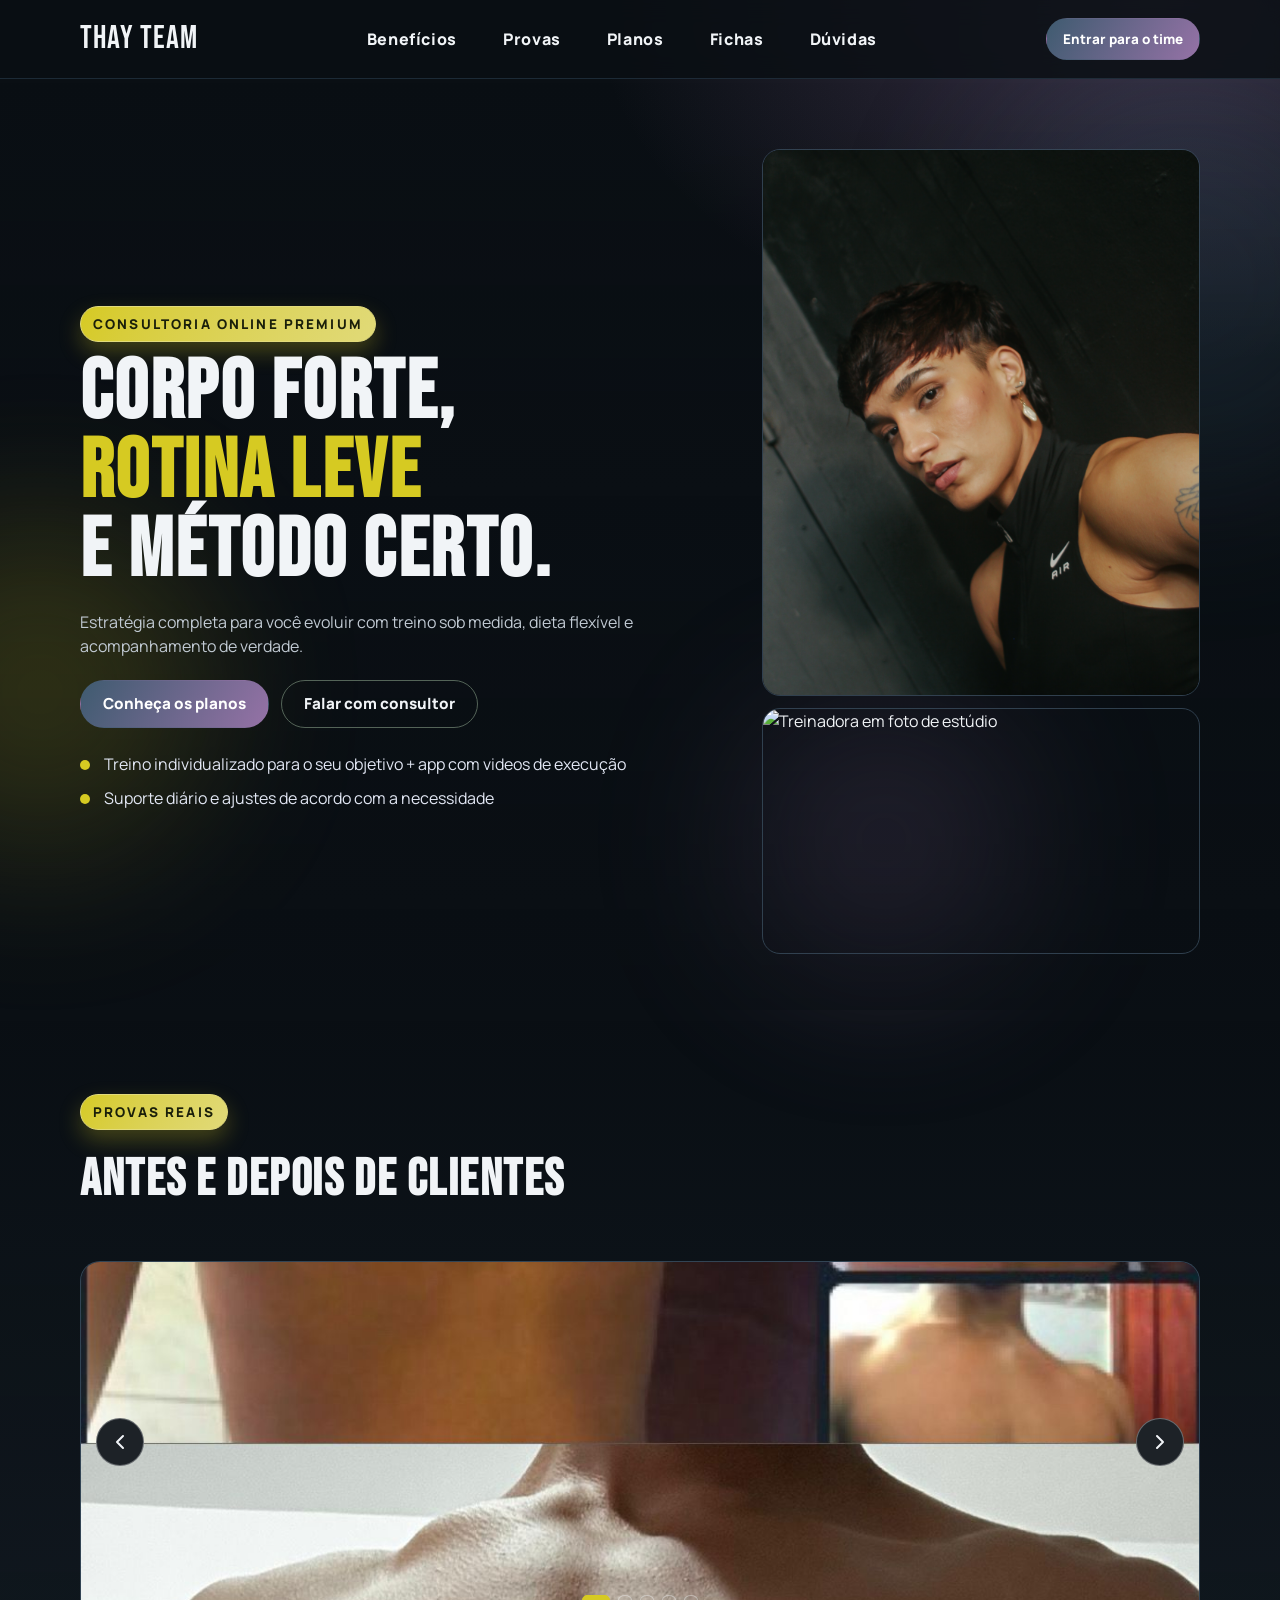
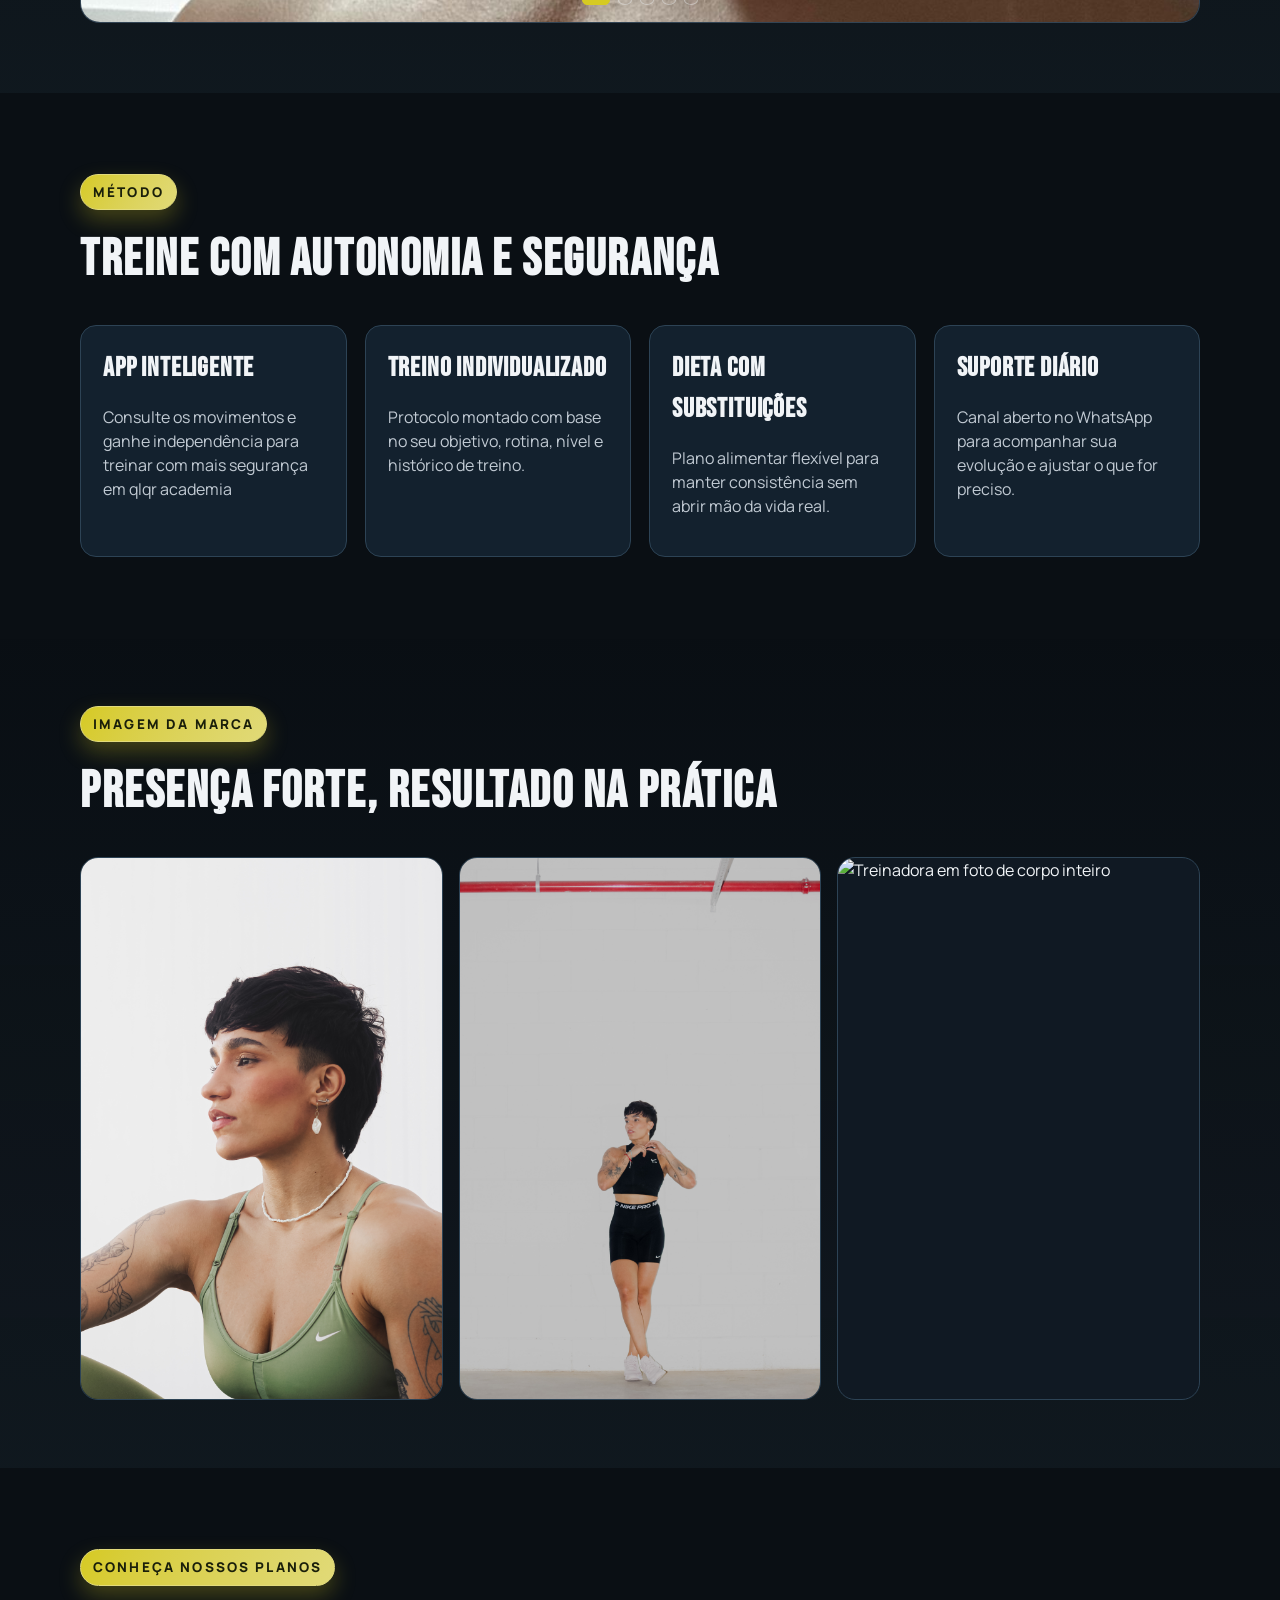
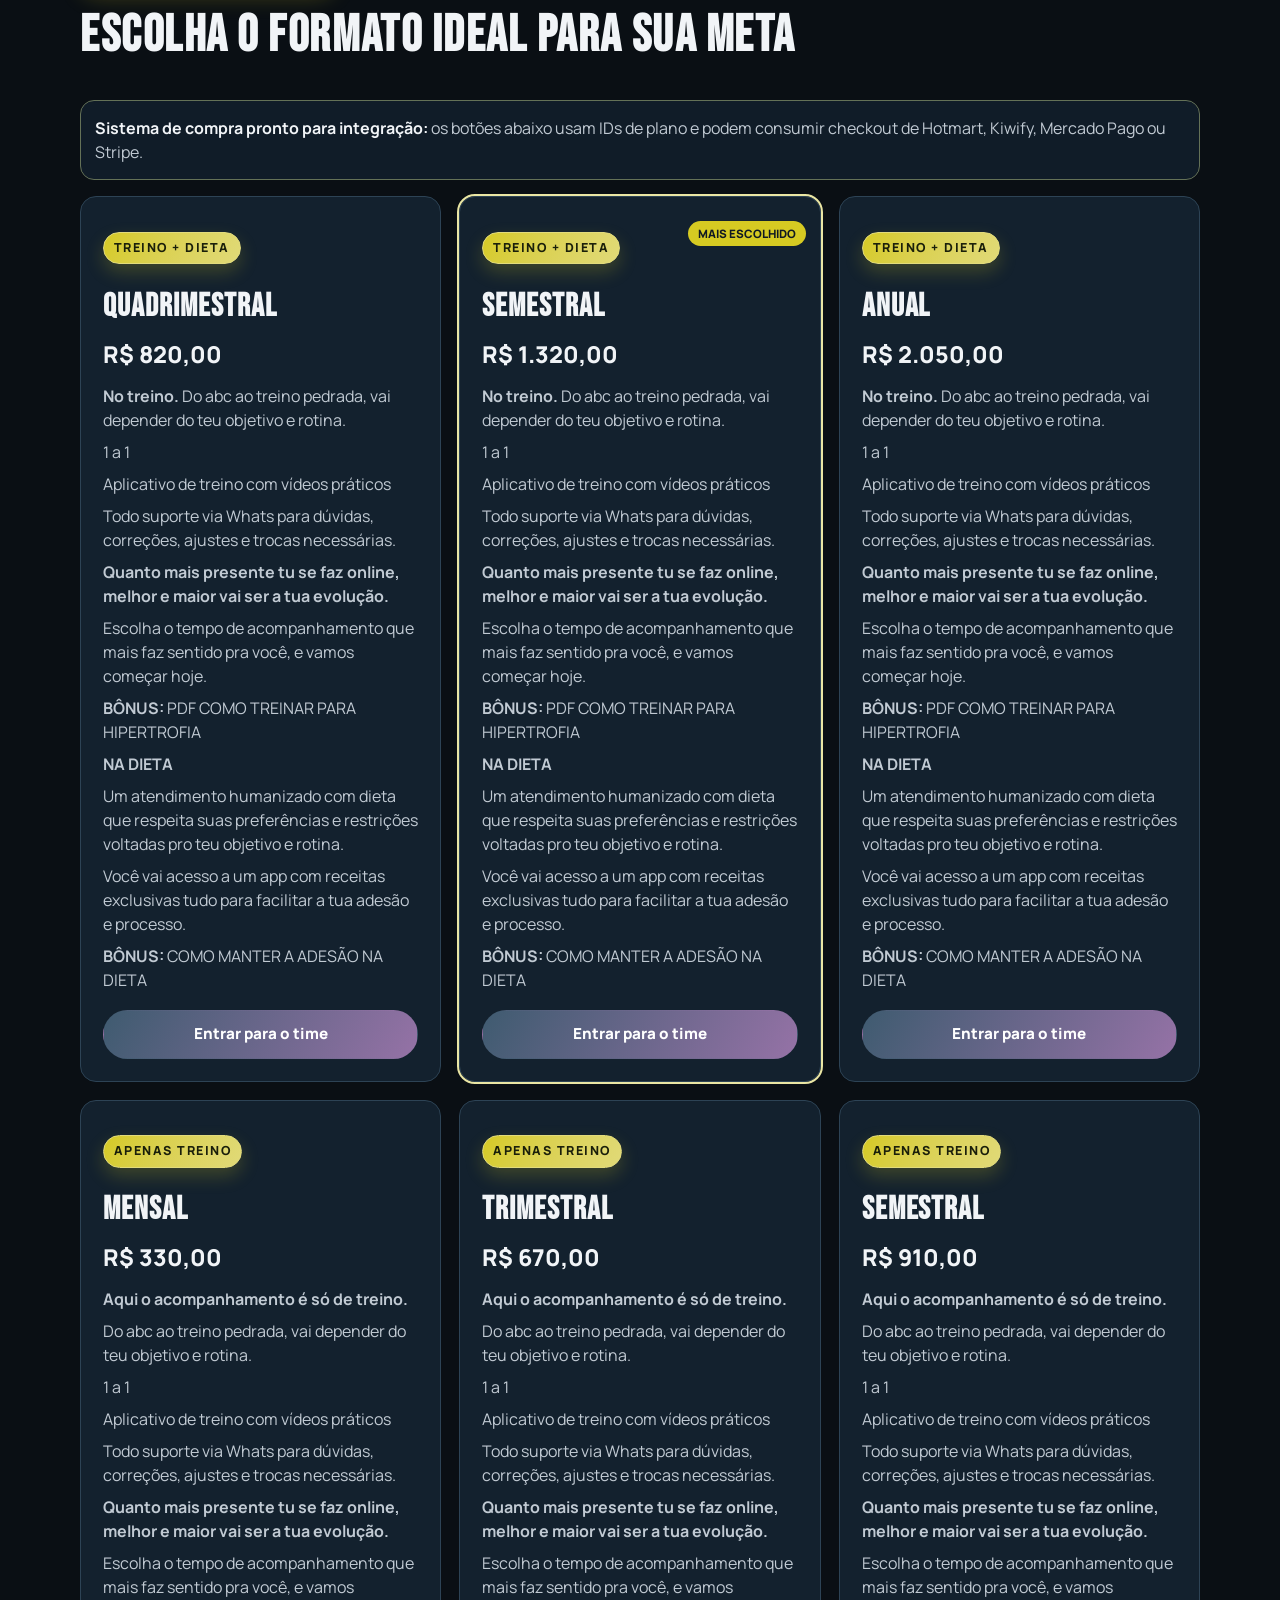
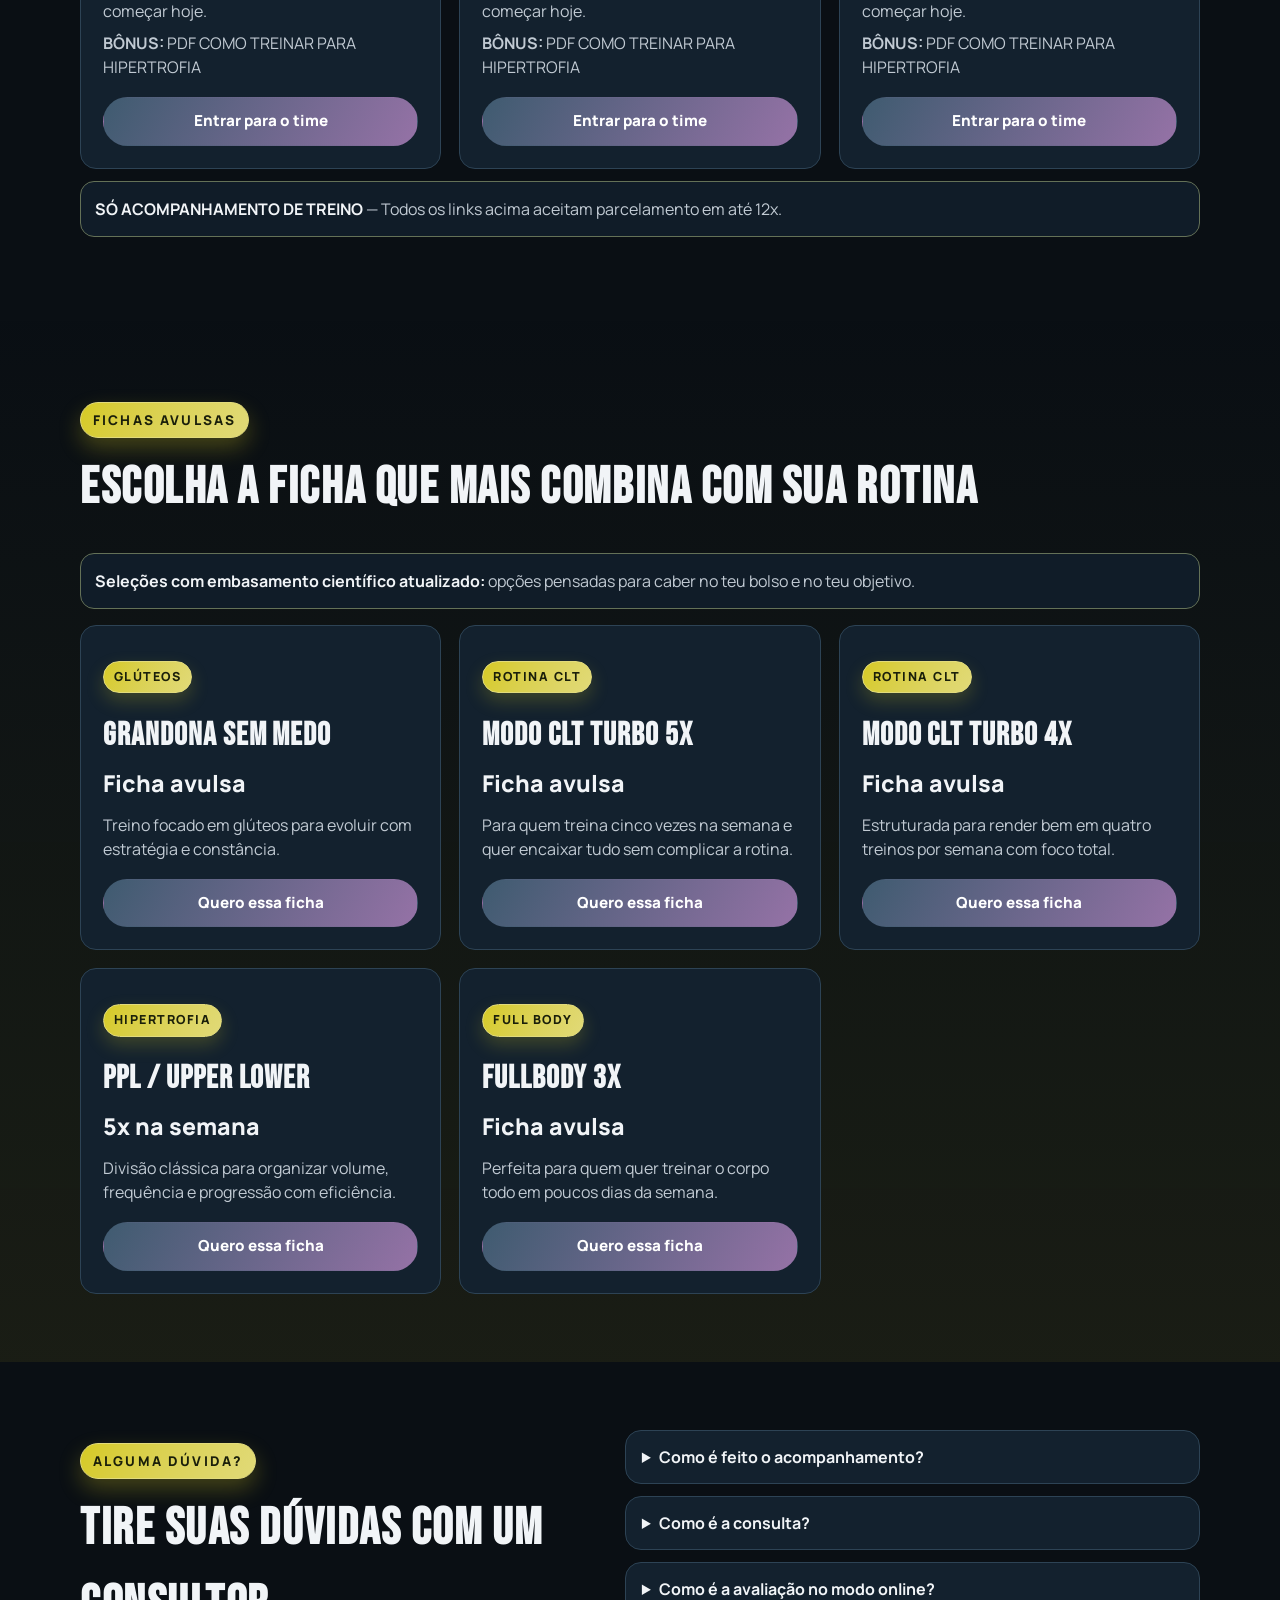
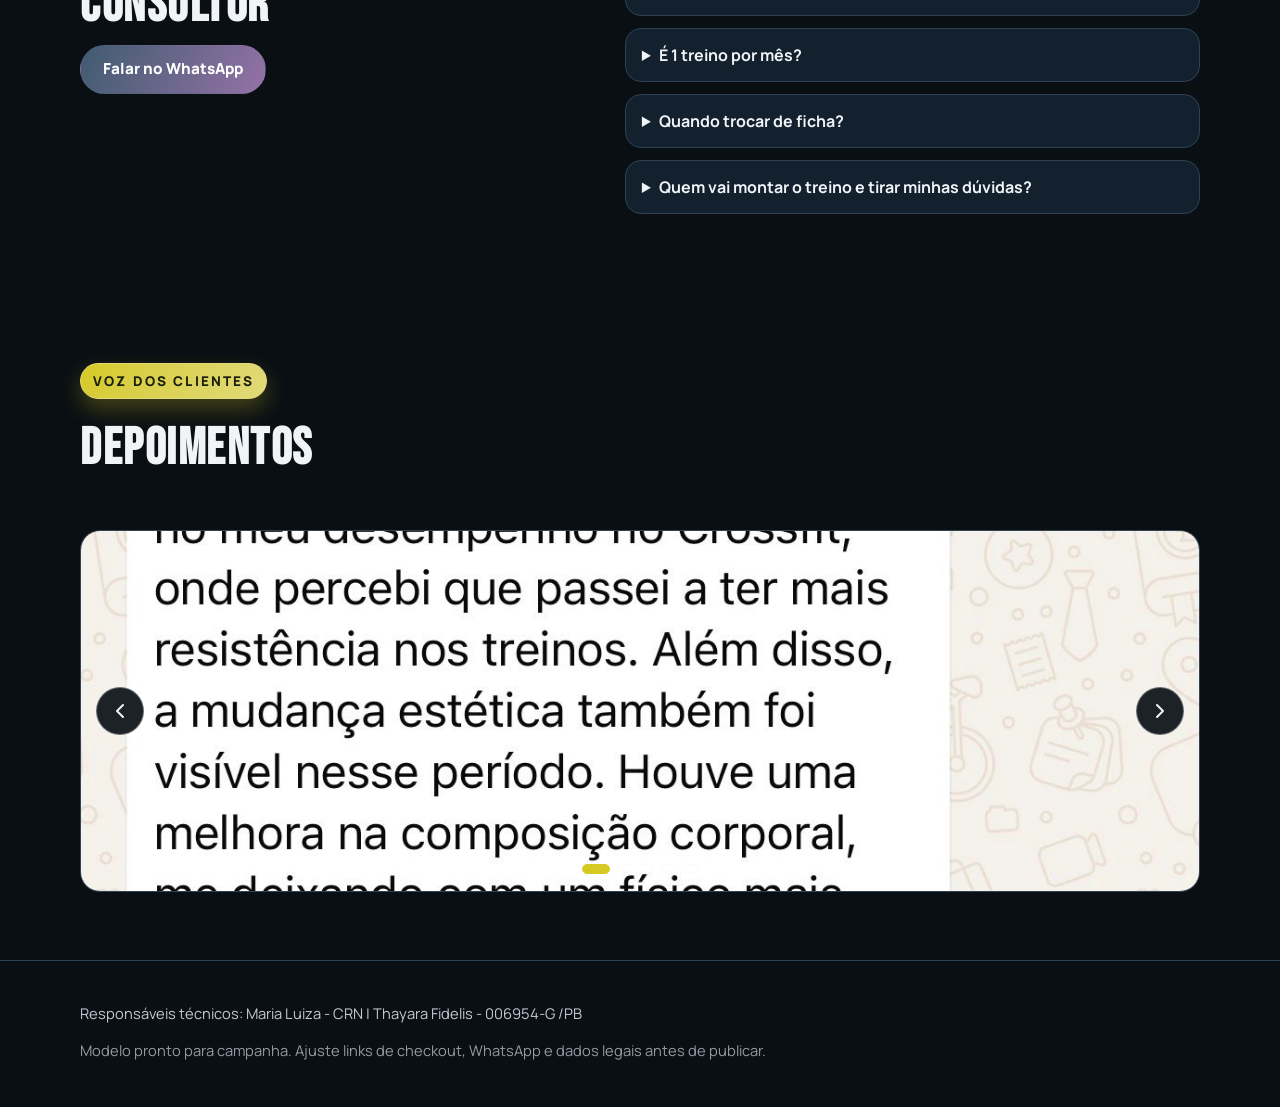
==== index.html @ af1d1f91 "Atualiza copy e destaque visual" ====
<!doctype html>
<html lang="pt-BR">
  <head>
    <meta charset="UTF-8" />
    <meta name="viewport" content="width=device-width, initial-scale=1.0" />
    <title>Thay Fidelis | Consultoria Fitness Online</title>
    <meta
      name="description"
      content="Consultoria fitness online com treino individualizado, dieta com substituições e suporte diário via WhatsApp."
    />
    <link rel="preconnect" href="https://fonts.googleapis.com" />
    <link rel="preconnect" href="https://fonts.gstatic.com" crossorigin />
    <link
      href="https://fonts.googleapis.com/css2?family=Bebas+Neue&family=Manrope:wght@400;500;700;800&display=swap"
      rel="stylesheet"
    />
    <link rel="stylesheet" href="styles.css" />
  </head>
  <body>
    <div class="bg-glow bg-glow-1" aria-hidden="true"></div>
    <div class="bg-glow bg-glow-2" aria-hidden="true"></div>
    <div class="bg-glow bg-glow-3" aria-hidden="true"></div>

    <header class="site-header">
      <div class="container nav-wrap">
        <a class="brand" href="#inicio">THAY TEAM</a>
        <nav class="site-nav" aria-label="Navegação principal">
          <a href="#beneficios">Benefícios</a>
          <a href="#provas">Provas</a>
          <a href="#planos">Planos</a>
          <a href="#fichas">Fichas</a>
          <a href="#faq">Dúvidas</a>
        </nav>
        <a class="btn btn-small" href="#planos">Entrar para o time</a>
      </div>
    </header>

    <main>
      <section class="hero" id="inicio">
        <div class="container hero-grid">
          <div class="hero-copy reveal">
            <p class="eyebrow">Consultoria online premium</p>
            <h1>
              Corpo forte,
              <span>rotina leve</span>
              e método certo.
            </h1>
            <p class="hero-text">
              Estratégia completa para você evoluir com treino sob medida, dieta
              flexível e acompanhamento de verdade.
            </p>
            <div class="hero-actions">
              <a class="btn" href="#planos">Conheça os planos</a>
              <a
                class="btn btn-ghost"
                href="https://wa.me/558399848498?text=Ol%C3%A1%2C%20vim%20pelo%20site%20e%20quero%20entrar%20para%20o%20time.%20Pode%20me%20passar%20mais%20informa%C3%A7%C3%B5es%3F"
                target="_blank"
                rel="noreferrer"
                >Falar com consultor</a
              >
            </div>
            <ul class="hero-points">
              <li>Treino individualizado para o seu objetivo + app com videos de execução </li>
              <li>Suporte diário e ajustes de acordo com a necessidade</li>
            </ul>
          </div>

          <aside
            class="hero-media reveal delay-1"
            aria-label="Fotos da consultoria"
          >
            <img
              src="assets/ThayFidelis-15.jpg.jpeg"
              alt="Treinadora em retrato escuro"
              class="media-main"
            />
            <img
              src="assets/ThayFidelis-7.jpg.jpeg"
              alt="Treinadora em foto de estúdio"
              class="media-side"
            />
          </aside>
        </div>
      </section>

      <section class="antes-depois" id="antes-depois">
        <div class="container">
          <div class="section-head reveal">
            <p class="eyebrow">Provas reais</p>
            <h2>Antes e depois de clientes</h2>
          </div>
          <div class="slider-wrapper reveal">
            <div class="slider-container">
              <div class="slider-track">
                <figure class="slider-item">
                  <img
                    src="assets/alunado/WhatsApp%20Image%202026-04-27%20at%204.21.36%20PM.jpeg"
                    alt="Antes e depois 1"
                  />
                </figure>
                <figure class="slider-item">
                  <img
                    src="assets/alunado/WhatsApp%20Image%202026-04-27%20at%204.21.37%20PM%20(1).jpeg"
                    alt="Antes e depois 2"
                  />
                </figure>
                <figure class="slider-item">
                  <img
                    src="assets/alunado/WhatsApp%20Image%202026-04-27%20at%204.21.37%20PM.jpeg"
                    alt="Antes e depois 3"
                  />
                </figure>
                <figure class="slider-item">
                  <img
                    src="assets/alunado/WhatsApp%20Image%202026-04-27%20at%204.21.38%20PM.jpeg"
                    alt="Antes e depois 4"
                  />
                </figure>
                <figure class="slider-item">
                  <img
                    src="assets/alunado/asdasd.jpeg"
                    alt="Antes e depois 5"
                  />
                </figure>
              </div>
            </div>
            <button class="slider-btn slider-btn-prev" aria-label="Foto anterior" title="Anterior">
              <svg width="24" height="24" viewBox="0 0 24 24" fill="none" stroke="currentColor" stroke-width="2" stroke-linecap="round" stroke-linejoin="round">
                <polyline points="15 18 9 12 15 6"></polyline>
              </svg>
            </button>
            <button class="slider-btn slider-btn-next" aria-label="Próxima foto" title="Próxima">
              <svg width="24" height="24" viewBox="0 0 24 24" fill="none" stroke="currentColor" stroke-width="2" stroke-linecap="round" stroke-linejoin="round">
                <polyline points="9 18 15 12 9 6"></polyline>
              </svg>
            </button>
            <div class="slider-indicators">
              <button class="indicator active" data-slide="0" aria-label="Foto 1"></button>
              <button class="indicator" data-slide="1" aria-label="Foto 2"></button>
              <button class="indicator" data-slide="2" aria-label="Foto 3"></button>
              <button class="indicator" data-slide="3" aria-label="Foto 4"></button>
              <button class="indicator" data-slide="4" aria-label="Foto 5"></button>
            </div>
          </div>
        </div>
      </section>

      <section class="benefits" id="beneficios">
        <div class="container">
          <div class="section-head reveal">
            <p class="eyebrow">Método</p>
            <h2>Treine com autonomia e segurança</h2>
          </div>
          <div class="card-grid">
            <article class="info-card reveal">
              <h3>App inteligente</h3>
              <p>
               Consulte os movimentos e ganhe independência para treinar com mais segurança em qlqr academia
              </p>
            </article>
            <article class="info-card reveal delay-1">
              <h3>Treino individualizado</h3>
              <p>
                Protocolo montado com base no seu objetivo, rotina, nível e
                histórico de treino.
              </p>
            </article>
            <article class="info-card reveal delay-2">
              <h3>Dieta com substituições</h3>
              <p>
                Plano alimentar flexível para manter consistência sem abrir mão
                da vida real.
              </p>
            </article>
            <article class="info-card reveal">
              <h3>Suporte diário</h3>
              <p>
                Canal aberto no WhatsApp para acompanhar sua evolução e ajustar
                o que for preciso.
              </p>
            </article>
          </div>
        </div>
      </section>

      <section class="gallery" id="provas">
        <div class="container">
          <div class="section-head reveal">
            <p class="eyebrow">Imagem da marca</p>
            <h2>Presença forte, resultado na prática</h2>
          </div>
          <div class="gallery-grid">
            <figure class="gallery-item reveal">
              <img
                src="assets/ThayFidelis-5.jpg.jpeg"
                alt="Treinadora em roupa esportiva com fundo escuro"
              />
            </figure>
            <figure class="gallery-item reveal delay-1">
              <img
                src="assets/ThayFidelis-9.jpg.jpeg"
                alt="Treinadora em foto com fundo de grade"
              />
            </figure>
            <figure class="gallery-item reveal delay-2">
              <img
                src="assets/ThayFidelis-7.jpg.jpeg"
                alt="Treinadora em foto de corpo inteiro"
              />
            </figure>
          </div>
        </div>
      </section>

      <section class="plans" id="planos">
        <div class="container">
          <div class="section-head reveal">
            <p class="eyebrow">Conheça nossos planos</p>
            <h2>Escolha o formato ideal para sua meta</h2>
          </div>

          <div class="checkout-note reveal">
            <strong>Sistema de compra pronto para integração:</strong>
            os botões abaixo usam IDs de plano e podem consumir checkout de
            Hotmart, Kiwify, Mercado Pago ou Stripe.
          </div>

          <div class="plan-grid">
            <article class="plan-card reveal">
              <p class="plan-tag">TREINO + DIETA</p>
              <h3>Quadrimestral</h3>
              <p class="plan-price">R$ 820,00</p>
              <ul>
                <li><strong>No treino.</strong> Do abc ao treino pedrada, vai depender do teu objetivo e rotina.</li>
                <li>1 a 1</li>
                <li>Aplicativo de treino com vídeos práticos</li>
                <li>Todo suporte via Whats para dúvidas, correções, ajustes e trocas necessárias.</li>
                <li><strong>Quanto mais presente tu se faz online, melhor e maior vai ser a tua evolução.</strong></li>
                <li>Escolha o tempo de acompanhamento que mais faz sentido pra você, e vamos começar hoje.</li>
                <li><strong>BÔNUS:</strong> PDF COMO TREINAR PARA HIPERTROFIA</li>
                <li><strong>NA DIETA</strong></li>
                <li>Um atendimento humanizado com dieta que respeita suas preferências e restrições voltadas pro teu objetivo e rotina.</li>
                <li>Você vai acesso a um app com receitas exclusivas tudo para facilitar a tua adesão e processo.</li>
                <li><strong>BÔNUS:</strong> COMO MANTER A ADESÃO NA DIETA</li>
              </ul>
              <a
                class="btn btn-block buy-btn"
                href="#"
                data-plan-id="td-quadrimestral"
                >Entrar para o time</a
              >
            </article>

            <article class="plan-card popular reveal delay-1">
              <p class="ribbon">Mais escolhido</p>
              <p class="plan-tag">TREINO + DIETA</p>
              <h3>Semestral</h3>
              <p class="plan-price">R$ 1.320,00 </p>
              <ul>
                <li><strong>No treino.</strong> Do abc ao treino pedrada, vai depender do teu objetivo e rotina.</li>
                <li>1 a 1</li>
                <li>Aplicativo de treino com vídeos práticos</li>
                <li>Todo suporte via Whats para dúvidas, correções, ajustes e trocas necessárias.</li>
                <li><strong>Quanto mais presente tu se faz online, melhor e maior vai ser a tua evolução.</strong></li>
                <li>Escolha o tempo de acompanhamento que mais faz sentido pra você, e vamos começar hoje.</li>
                <li><strong>BÔNUS:</strong> PDF COMO TREINAR PARA HIPERTROFIA</li>
                <li><strong>NA DIETA</strong></li>
                <li>Um atendimento humanizado com dieta que respeita suas preferências e restrições voltadas pro teu objetivo e rotina.</li>
                <li>Você vai acesso a um app com receitas exclusivas tudo para facilitar a tua adesão e processo.</li>
                <li><strong>BÔNUS:</strong> COMO MANTER A ADESÃO NA DIETA</li>
              </ul>
              <a
                class="btn btn-block buy-btn"
                href="#"
                data-plan-id="td-semestral"
                >Entrar para o time</a
              >
            </article>

            <article class="plan-card reveal delay-2">
              <p class="plan-tag">TREINO + DIETA</p>
              <h3>Anual</h3>
              <p class="plan-price">R$ 2.050,00</p>
              <ul>
                <li><strong>No treino.</strong> Do abc ao treino pedrada, vai depender do teu objetivo e rotina.</li>
                <li>1 a 1</li>
                <li>Aplicativo de treino com vídeos práticos</li>
                <li>Todo suporte via Whats para dúvidas, correções, ajustes e trocas necessárias.</li>
                <li><strong>Quanto mais presente tu se faz online, melhor e maior vai ser a tua evolução.</strong></li>
                <li>Escolha o tempo de acompanhamento que mais faz sentido pra você, e vamos começar hoje.</li>
                <li><strong>BÔNUS:</strong> PDF COMO TREINAR PARA HIPERTROFIA</li>
                <li><strong>NA DIETA</strong></li>
                <li>Um atendimento humanizado com dieta que respeita suas preferências e restrições voltadas pro teu objetivo e rotina.</li>
                <li>Você vai acesso a um app com receitas exclusivas tudo para facilitar a tua adesão e processo.</li>
                <li><strong>BÔNUS:</strong> COMO MANTER A ADESÃO NA DIETA</li>
              </ul>
              <a class="btn btn-block buy-btn" href="#" data-plan-id="td-anual"
                >Entrar para o time</a
              >
            </article>
          </div>

          <div class="plan-grid second-row">
            <article class="plan-card reveal">
              <p class="plan-tag">APENAS TREINO</p>
              <h3>Mensal</h3>
              <p class="plan-price">R$ 330,00</p>
              <ul>
                <li><strong>Aqui o acompanhamento é só de treino.</strong></li>
                <li>Do abc ao treino pedrada, vai depender do teu objetivo e rotina.</li>
                <li>1 a 1</li>
                <li>Aplicativo de treino com vídeos práticos</li>
                <li>Todo suporte via Whats para dúvidas, correções, ajustes e trocas necessárias.</li>
                <li><strong>Quanto mais presente tu se faz online, melhor e maior vai ser a tua evolução.</strong></li>
                <li>Escolha o tempo de acompanhamento que mais faz sentido pra você, e vamos começar hoje.</li>
                <li><strong>BÔNUS:</strong> PDF COMO TREINAR PARA HIPERTROFIA</li>
              </ul>
              <a
                class="btn btn-block buy-btn"
                href="https://pay.kiwify.com.br/yvT0okE"
                data-plan-id="t-mensal"
                target="_blank"
                rel="noreferrer"
                >Entrar para o time</a
              >
            </article>

            <article class="plan-card reveal delay-1">
              <p class="plan-tag">APENAS TREINO</p>
              <h3>Trimestral</h3>
              <p class="plan-price">R$ 670,00</p>
              <ul>
                <li><strong>Aqui o acompanhamento é só de treino.</strong></li>
                <li>Do abc ao treino pedrada, vai depender do teu objetivo e rotina.</li>
                <li>1 a 1</li>
                <li>Aplicativo de treino com vídeos práticos</li>
                <li>Todo suporte via Whats para dúvidas, correções, ajustes e trocas necessárias.</li>
                <li><strong>Quanto mais presente tu se faz online, melhor e maior vai ser a tua evolução.</strong></li>
                <li>Escolha o tempo de acompanhamento que mais faz sentido pra você, e vamos começar hoje.</li>
                <li><strong>BÔNUS:</strong> PDF COMO TREINAR PARA HIPERTROFIA</li>
              </ul>
              <a
                class="btn btn-block buy-btn"
                href="https://pay.kiwify.com.br/ZcnthD9"
                data-plan-id="t-trimestral"
                target="_blank"
                rel="noreferrer"
                >Entrar para o time</a
              >
            </article>

            <article class="plan-card reveal delay-2">
              <p class="plan-tag">APENAS TREINO</p>
              <h3>Semestral</h3>
              <p class="plan-price">R$ 910,00</p>
              <ul>
                <li><strong>Aqui o acompanhamento é só de treino.</strong></li>
                <li>Do abc ao treino pedrada, vai depender do teu objetivo e rotina.</li>
                <li>1 a 1</li>
                <li>Aplicativo de treino com vídeos práticos</li>
                <li>Todo suporte via Whats para dúvidas, correções, ajustes e trocas necessárias.</li>
                <li><strong>Quanto mais presente tu se faz online, melhor e maior vai ser a tua evolução.</strong></li>
                <li>Escolha o tempo de acompanhamento que mais faz sentido pra você, e vamos começar hoje.</li>
                <li><strong>BÔNUS:</strong> PDF COMO TREINAR PARA HIPERTROFIA</li>
              </ul>
              <a
                class="btn btn-block buy-btn"
                href="https://pay.kiwify.com.br/8hdzCp2"
                data-plan-id="t-semestral"
                target="_blank"
                rel="noreferrer"
                >Entrar para o time</a
              >
            </article>
          </div>
          <div class="checkout-note reveal">
            <strong>SÓ ACOMPANHAMENTO DE TREINO</strong> — Todos os links acima
            aceitam parcelamento em até 12x.
          </div>
        </div>
      </section>

      <section class="avulsas" id="fichas">
        <div class="container">
          <div class="section-head reveal">
            <p class="eyebrow">Fichas avulsas</p>
            <h2>Escolha a ficha que mais combina com sua rotina</h2>
          </div>

          <div class="checkout-note reveal">
            <strong>Seleções com embasamento científico atualizado:</strong>
            opções pensadas para caber no teu bolso e no teu objetivo.
          </div>

          <div class="plan-grid avulsas-grid">
            <article class="plan-card reveal">
              <p class="plan-tag">GLÚTEOS</p>
              <h3>Grandona sem medo</h3>
              <p class="plan-price">Ficha avulsa</p>
              <p class="avulsas-copy">Treino focado em glúteos para evoluir com estratégia e constância.</p>
              <a class="btn btn-block buy-btn" href="https://pages.mfitpersonal.com.br/p/2krh" target="_blank" rel="noreferrer">Quero essa ficha</a>
            </article>

            <article class="plan-card reveal delay-1">
              <p class="plan-tag">ROTINA CLT</p>
              <h3>Modo CLT Turbo 5x</h3>
              <p class="plan-price">Ficha avulsa</p>
              <p class="avulsas-copy">Para quem treina cinco vezes na semana e quer encaixar tudo sem complicar a rotina.</p>
              <a class="btn btn-block buy-btn" href="https://pages.mfitpersonal.com.br/p/2krc" target="_blank" rel="noreferrer">Quero essa ficha</a>
            </article>

            <article class="plan-card reveal delay-2">
              <p class="plan-tag">ROTINA CLT</p>
              <h3>Modo CLT Turbo 4x</h3>
              <p class="plan-price">Ficha avulsa</p>
              <p class="avulsas-copy">Estruturada para render bem em quatro treinos por semana com foco total.</p>
              <a class="btn btn-block buy-btn" href="https://pages.mfitpersonal.com.br/p/2kr7" target="_blank" rel="noreferrer">Quero essa ficha</a>
            </article>

            <article class="plan-card reveal">
              <p class="plan-tag">HIPERTROFIA</p>
              <h3>PPL / Upper Lower</h3>
              <p class="plan-price">5x na semana</p>
              <p class="avulsas-copy">Divisão clássica para organizar volume, frequência e progressão com eficiência.</p>
              <a class="btn btn-block buy-btn" href="https://pages.mfitpersonal.com.br/p/2kr6" target="_blank" rel="noreferrer">Quero essa ficha</a>
            </article>

            <article class="plan-card reveal delay-1">
              <p class="plan-tag">FULL BODY</p>
              <h3>Fullbody 3x</h3>
              <p class="plan-price">Ficha avulsa</p>
              <p class="avulsas-copy">Perfeita para quem quer treinar o corpo todo em poucos dias da semana.</p>
              <a class="btn btn-block buy-btn" href="https://pages.mfitpersonal.com.br/p/2kr5" target="_blank" rel="noreferrer">Quero essa ficha</a>
            </article>
          </div>
        </div>
      </section>

      <section class="faq" id="faq">
        <div class="container faq-grid">
          <div class="section-head reveal">
            <p class="eyebrow">Alguma dúvida?</p>
            <h2>Tire suas dúvidas com um consultor</h2>
            <a
              class="btn"
              href="https://wa.me/558399848498?text=Ol%C3%A1%2C%20vim%20pelo%20site%20e%20quero%20entrar%20para%20o%20time.%20Pode%20me%20passar%20mais%20informa%C3%A7%C3%B5es%3F"
              target="_blank"
              rel="noreferrer"
              >Falar no WhatsApp</a
            >
          </div>
          <div class="accordion reveal delay-1">
            <details>
              <summary>Como é feito o acompanhamento?</summary>
              <p>
                Aqui é tudo humanizado, a começar pela consulta. Nada de dieta
                apenas via formulário: temos uma videochamada de 45 minutos a 1
                hora, onde avaliamos padrões de comportamento, rotina alimentar
                e as melhores estratégias para você alcançar seu objetivo.
              </p>
            </details>
            <details>
              <summary>Como é a consulta?</summary>
              <p>
                A consulta acontece por chamada via Meet. Antes dela, já vou ter
                acesso à sua anamnese, então o atendimento é mais direto e já
                focado no seu objetivo.
              </p>
            </details>
            <details>
              <summary>Como é a avaliação no modo online?</summary>
              <p>
                Faço uma avaliação por fotos para acertarmos o período de
                atendimento, além de medidas como peso, circunferências e altura.
              </p>
            </details>
            <details>
              <summary>É 1 treino por mês?</summary>
              <p>
                Não. Não há estudos que concordem com essa ideia. Idealmente, a
                gente passa de 10 a 12 semanas com o mesmo treino, porque o
                corpo precisa se adaptar aos exercícios e você precisa
                desenvolver força. 4 semanas não são suficientes.
              </p>
            </details>
            <details>
              <summary>Quando trocar de ficha?</summary>
              <p>
                Vamos estar sempre em contato para ver o que funciona ou não, o
                que você gostou ou não, e o que sentiu que evoluiu ou não. Essas
                perguntas são as que importam para uma troca de treino.
              </p>
            </details>
            <details>
              <summary>Quem vai montar o treino e tirar minhas dúvidas?</summary>
              <p>
                Eu mesma, a própria Thay Fidelis. Vamos simbora.
              </p>
            </details>
          </div>
        </div>
      </section>
      <section class="depoimentos" id="depoimentos">
        <div class="container">
          <div class="section-head reveal">
            <p class="eyebrow">Voz dos clientes</p>
            <h2>Depoimentos</h2>
          </div>
          <div class="slider-wrapper reveal">
            <div class="slider-container">
              <div class="slider-track">
                <figure class="slider-item">
                  <img src="assets/depoimentos/WhatsApp%20Image%202026-04-27%20at%204.22.03%20PM%20(1).jpeg" alt="Depoimento 1" />
                </figure>
                <figure class="slider-item">
                  <img src="assets/depoimentos/WhatsApp%20Image%202026-04-27%20at%204.22.03%20PM%20(2).jpeg" alt="Depoimento 2" />
                </figure>
                <figure class="slider-item">
                  <img src="assets/depoimentos/WhatsApp%20Image%202026-04-27%20at%204.22.03%20PM%20(3).jpeg" alt="Depoimento 3" />
                </figure>
                <figure class="slider-item">
                  <img src="assets/depoimentos/WhatsApp%20Image%202026-04-27%20at%204.22.03%20PM.jpeg" alt="Depoimento 4" />
                </figure>
                <figure class="slider-item">
                  <img src="assets/depoimentos/WhatsApp%20Image%202026-04-27%20at%204.22.22%20PM.jpeg" alt="Depoimento 5" />
                </figure>
              </div>
            </div>
            <button class="slider-btn slider-btn-prev" aria-label="Foto anterior" title="Anterior">
              <svg width="24" height="24" viewBox="0 0 24 24" fill="none" stroke="currentColor" stroke-width="2" stroke-linecap="round" stroke-linejoin="round">
                <polyline points="15 18 9 12 15 6"></polyline>
              </svg>
            </button>
            <button class="slider-btn slider-btn-next" aria-label="Proxima foto" title="Próxima">
              <svg width="24" height="24" viewBox="0 0 24 24" fill="none" stroke="currentColor" stroke-width="2" stroke-linecap="round" stroke-linejoin="round">
                <polyline points="9 18 15 12 9 6"></polyline>
              </svg>
            </button>
            <div class="slider-indicators">
              <button class="indicator active" data-slide="0" aria-label="Foto 1"></button>
              <button class="indicator" data-slide="1" aria-label="Foto 2"></button>
              <button class="indicator" data-slide="2" aria-label="Foto 3"></button>
              <button class="indicator" data-slide="3" aria-label="Foto 4"></button>
              <button class="indicator" data-slide="4" aria-label="Foto 5"></button>
            </div>
          </div>
        </div>
      </section>
    </main>

    <footer class="site-footer">
      <div class="container footer-wrap">
        <p>
          Responsáveis técnicos: Maria Luiza - CRN | Thayara Fidelis - 006954-G /PB
        </p>
        <p class="disclaimer">
          Modelo pronto para campanha. Ajuste links de checkout, WhatsApp e
          dados legais antes de publicar.
        </p>
      </div>
    </footer>

    <script src="script.js"></script>
  </body>
</html>
---- styles.css ----
:root {
  --bg: #0a0f14;
  --bg-soft: #101923;
  --card: #142230;
  --text: #f1f4f7;
  --muted: #c1cad3;
  --primary: #3f5b70;
  --primary-2: #9572a6;
  --accent: #d6ca22;
  --line: #2d4355;
  --ok: #d6ca22;
}

* {
  box-sizing: border-box;
}

html,
body {
  margin: 0;
  padding: 0;
}

body {
  font-family: "Manrope", sans-serif;
  background: radial-gradient(980px 580px at 12% -5%, rgba(63, 91, 112, 0.45) 0%, transparent 65%),
    radial-gradient(860px 560px at 90% 0%, rgba(149, 114, 166, 0.35) 0%, transparent 65%), var(--bg);
  color: var(--text);
  line-height: 1.5;
  overflow-x: hidden;
}

h1,
h2,
h3,
.brand {
  font-family: "Bebas Neue", sans-serif;
  letter-spacing: 0.03em;
  margin: 0;
}

.container {
  width: min(1120px, 92vw);
  margin: 0 auto;
}

.bg-glow {
  position: fixed;
  border-radius: 999px;
  filter: blur(80px);
  opacity: 0.25;
  pointer-events: none;
  z-index: -1;
}

.bg-glow-1 {
  width: 420px;
  height: 420px;
  background: var(--primary);
  top: 8%;
  right: -120px;
}

.bg-glow-2 {
  width: 340px;
  height: 340px;
  background: var(--accent);
  left: -130px;
  top: 58%;
}

.bg-glow-3 {
  width: 280px;
  height: 280px;
  background: var(--primary-2);
  right: 20%;
  bottom: -80px;
}

.site-header {
  position: sticky;
  top: 0;
  z-index: 30;
  backdrop-filter: blur(12px);
  background: color-mix(in oklab, var(--bg) 84%, transparent);
  border-bottom: 1px solid color-mix(in oklab, var(--line) 55%, transparent);
}

.nav-wrap {
  min-height: 78px;
  display: flex;
  align-items: center;
  justify-content: space-between;
  gap: 18px;
}

.brand {
  color: var(--text);
  text-decoration: none;
  font-size: 2rem;
}

.site-nav {
  display: flex;
  gap: 20px;
}

.site-nav a {
  color: var(--text);
  display: inline-flex;
  align-items: center;
  min-height: 44px;
  padding: 8px 12px;
  text-decoration: none;
  font-weight: 800;
  font-size: clamp(1rem, 1vw, 1.12rem);
  letter-spacing: 0.04em;
  border-radius: 999px;
  border: 1px solid transparent;
  transition: background-color 0.22s ease, color 0.22s ease, border-color 0.22s ease, transform 0.22s ease;
}

.site-nav a:hover {
  color: #fff;
  background: color-mix(in oklab, var(--primary) 24%, transparent);
  border-color: color-mix(in oklab, var(--primary) 35%, transparent);
  transform: translateY(-1px);
}

.btn {
  display: inline-flex;
  justify-content: center;
  align-items: center;
  gap: 8px;
  border-radius: 999px;
  border: 1px solid transparent;
  background: linear-gradient(120deg, var(--primary), var(--primary-2));
  color: #fff;
  font-weight: 800;
  font-size: 0.95rem;
  text-decoration: none;
  padding: 12px 22px;
  transition: transform 0.22s ease, box-shadow 0.22s ease;
}

.btn:hover {
  transform: translateY(-2px);
  box-shadow: 0 12px 24px rgba(63, 91, 112, 0.35);
}

.btn-small {
  padding: 10px 16px;
  font-size: 0.84rem;
}

.btn-ghost {
  background: transparent;
  border-color: color-mix(in oklab, var(--accent) 25%, var(--line));
  color: var(--text);
}

.btn-block {
  width: 100%;
}

.hero {
  position: relative;
  padding: 70px 0 56px;
}

.hero::after {
  content: "";
  position: absolute;
  inset: 0;
  background: linear-gradient(180deg, transparent 0%, rgba(10, 15, 20, 0.45) 100%);
  pointer-events: none;
}

.hero .container {
  position: relative;
  z-index: 1;
}

.hero-grid {
  display: grid;
  grid-template-columns: 1.2fr 0.8fr;
  gap: 26px;
  align-items: center;
}

.eyebrow {
  display: inline-flex;
  align-items: center;
  gap: 8px;
  color: #1a1f0a;
  text-transform: uppercase;
  font-weight: 900;
  font-size: 0.84rem;
  letter-spacing: 0.16em;
  margin-bottom: 12px;
  padding: 7px 12px;
  border-radius: 999px;
  background: linear-gradient(120deg, var(--accent), color-mix(in oklab, var(--accent) 72%, white));
  border: 1px solid color-mix(in oklab, var(--accent) 70%, white);
  box-shadow: 0 10px 22px rgba(214, 202, 34, 0.28);
}

.hero h1 {
  font-size: clamp(2.4rem, 7vw, 5.2rem);
  line-height: 0.95;
  margin-bottom: 18px;
}

.hero h1 span {
  display: block;
  color: var(--accent);
}

.hero-text {
  color: var(--muted);
  max-width: 58ch;
  margin-bottom: 22px;
}

.hero-actions {
  display: flex;
  gap: 12px;
  flex-wrap: wrap;
}

.hero-points {
  margin: 24px 0 0;
  padding: 0;
  list-style: none;
  display: grid;
  gap: 10px;
}

.hero-points li {
  position: relative;
  color: #e2e7f4;
  padding-left: 24px;
}

.hero-points li::before {
  content: "";
  position: absolute;
  width: 10px;
  height: 10px;
  border-radius: 99px;
  background: var(--ok);
  left: 0;
  top: 8px;
}

.hero-media {
  position: relative;
  display: grid;
  gap: 12px;
}

.media-main,
.media-side {
  width: 100%;
  object-fit: cover;
  border-radius: 18px;
  border: 1px solid color-mix(in oklab, var(--line) 70%, #fff 6%);
}

.media-main {
  aspect-ratio: 4 / 5;
}

.media-side {
  aspect-ratio: 16 / 9;
}

.palette-card {
  border: 1px solid var(--line);
  background: color-mix(in oklab, var(--card) 88%, black);
  border-radius: 14px;
  padding: 12px 14px;
}

.palette-card p {
  margin: 0 0 8px;
  color: var(--muted);
  font-size: 0.82rem;
  text-transform: uppercase;
  letter-spacing: 0.08em;
}

.palette-row {
  display: flex;
  flex-wrap: wrap;
  gap: 8px;
}

.palette-row span {
  display: inline-flex;
  align-items: center;
  justify-content: center;
  border-radius: 999px;
  border: 1px solid var(--line);
  padding: 4px 10px;
  font-size: 0.8rem;
}

section {
  padding: 68px 0;
}

.section-head {
  margin-bottom: 26px;
}

.section-head h2 {
  font-size: clamp(2rem, 4vw, 3.2rem);
}

.card-grid,
.testimonial-grid,
.plan-grid {
  display: grid;
  gap: 18px;
  grid-template-columns: repeat(3, minmax(0, 1fr));
}

.card-grid {
  grid-template-columns: repeat(4, minmax(0, 1fr));
}

.gallery {
  background: linear-gradient(180deg, transparent 0%, rgba(63, 91, 112, 0.12) 100%);
}

.gallery-grid {
  display: grid;
  grid-template-columns: repeat(3, minmax(0, 1fr));
  gap: 16px;
}

.gallery-item {
  margin: 0;
  border: 1px solid var(--line);
  border-radius: 18px;
  overflow: hidden;
  background: #101923;
}

.gallery-item img {
  display: block;
  width: 100%;
  height: 100%;
  min-height: 360px;
  object-fit: cover;
}

.info-card,
.testimonial,
.plan-card,
.accordion details {
  border: 1px solid var(--line);
  background: color-mix(in oklab, var(--card) 92%, #091018);
  border-radius: 16px;
}

.info-card {
  padding: 22px;
}

.info-card h3 {
  font-size: 1.7rem;
  margin-bottom: 8px;
}

.info-card p {
  color: var(--muted);
}

.plan-card {
  position: relative;
  padding: 22px;
}

.plan-card.popular {
  outline: 2px solid color-mix(in oklab, var(--accent) 50%, white);
  transform: translateY(-3px);
}

.ribbon {
  position: absolute;
  right: 14px;
  top: 12px;
  background: var(--accent);
  color: #101923;
  border-radius: 99px;
  font-size: 0.72rem;
  padding: 4px 10px;
  text-transform: uppercase;
  font-weight: 800;
}

.checkout-note {
  margin-top: 12px;
  margin-bottom: 16px;
  border: 1px solid color-mix(in oklab, var(--accent) 35%, var(--line));
  border-radius: 14px;
  background: color-mix(in oklab, var(--card) 90%, black);
  padding: 15px 14px;
  color: var(--muted);
}

.checkout-note strong {
  color: var(--text);
}

.avulsas {
  background: linear-gradient(180deg, rgba(10, 15, 20, 0.02) 0%, rgba(214, 202, 34, 0.08) 100%);
}

.avulsas-grid {
  grid-template-columns: repeat(3, minmax(0, 1fr));
}

.avulsas-copy {
  color: var(--muted);
  margin: 0 0 18px;
}

.plan-tag {
  display: inline-flex;
  align-items: center;
  padding: 6px 10px;
  border-radius: 999px;
  font-weight: 900;
  color: #1a1f0a;
  font-size: 0.78rem;
  letter-spacing: 0.12em;
  background: linear-gradient(120deg, var(--accent), color-mix(in oklab, var(--accent) 72%, white));
  border: 1px solid color-mix(in oklab, var(--accent) 70%, white);
  box-shadow: 0 8px 18px rgba(214, 202, 34, 0.22);
}

.plan-card h3 {
  font-size: 2rem;
  margin: 6px 0;
}

.plan-price {
  font-size: 1.45rem;
  font-weight: 800;
  margin: 0 0 12px;
}

.plan-card ul {
  list-style: none;
  padding: 0;
  margin: 0 0 18px;
  display: grid;
  gap: 8px;
  color: var(--muted);
}

.second-row {
  margin-top: 18px;
}

.faq-grid {
  display: grid;
  gap: 22px;
  grid-template-columns: 1fr 1.1fr;
  align-items: start;
}

.accordion {
  display: grid;
  gap: 12px;
}

.accordion details {
  padding: 14px 16px;
}

.accordion summary {
  cursor: pointer;
  font-weight: 700;
}

.accordion p {
  color: var(--muted);
  margin: 10px 0 0;
}

.site-footer {
  border-top: 1px solid var(--line);
  padding: 26px 0 32px;
}

.footer-wrap {
  color: var(--muted);
  font-size: 0.92rem;
}

.disclaimer {
  opacity: 0.75;
}

.reveal {
  opacity: 0;
  transform: translateY(20px);
  transition: opacity 0.5s ease, transform 0.5s ease;
}

.reveal.is-visible {
  opacity: 1;
  transform: translateY(0);
}

.delay-1 {
  transition-delay: 0.12s;
}

.delay-2 {
  transition-delay: 0.2s;
}

@media (max-width: 1000px) {
  .card-grid {
    grid-template-columns: repeat(2, minmax(0, 1fr));
  }

  .plan-grid,
  .avulsas-grid,
  .gallery-grid {
    grid-template-columns: repeat(2, minmax(0, 1fr));
  }

  .hero-grid,
  .faq-grid {
    grid-template-columns: 1fr;
  }
}

@media (max-width: 760px) {
  .site-nav,
  .btn-small {
    display: none;
  }

  .card-grid,
  .testimonial-grid,
  .plan-grid,
  .avulsas-grid,
  .gallery-grid {
    grid-template-columns: 1fr;
  }

  .gallery-item img {
    min-height: 280px;
  }

  section {
    padding: 54px 0;
  }

  .hero {
    padding-top: 44px;
  }
}

/* Styles for Antes e Depois slider */
.antes-depois {
  background: linear-gradient(180deg, transparent 0%, rgba(63, 91, 112, 0.12) 100%);
  padding: 70px 0;
}

.slider-wrapper {
  position: relative;
  max-width: 100%;
  margin-top: 42px;
}

.slider-container {
  position: relative;
  width: 100%;
  overflow: hidden;
  border-radius: 20px;
  border: 1px solid color-mix(in oklab, var(--line) 70%, white 6%);
  background: var(--card);
}

.slider-track {
  display: flex;
  transition: transform 0.5s cubic-bezier(0.4, 0, 0.2, 1);
  width: 100%;
}

.slider-item {
  flex: 0 0 100%;
  margin: 0;
  display: flex;
  align-items: center;
  justify-content: center;
  aspect-ratio: 16 / 9;
  max-height: 360px;
  background: var(--bg-soft);
}

.slider-item img {
  display: block;
  width: 100%;
  height: 100%;
  object-fit: cover;
  cursor: zoom-in;
}

.slider-btn {
  position: absolute;
  top: 50%;
  transform: translateY(-50%);
  z-index: 10;
  width: 48px;
  height: 48px;
  border-radius: 50%;
  border: 1px solid color-mix(in oklab, var(--text) 35%, transparent);
  background: color-mix(in oklab, var(--bg) 90%, #fff);
  color: var(--text);
  cursor: pointer;
  display: flex;
  align-items: center;
  justify-content: center;
  transition: all 0.3s ease;
  backdrop-filter: blur(8px);
}

.slider-btn:hover {
  background: color-mix(in oklab, var(--bg) 75%, #fff);
  border-color: var(--accent);
  color: var(--accent);
  transform: translateY(-50%) scale(1.1);
}

.slider-btn-prev {
  left: 16px;
}

.slider-btn-next {
  right: 16px;
}

.slider-indicators {
  position: absolute;
  bottom: 18px;
  left: 50%;
  transform: translateX(-50%);
  display: flex;
  gap: 8px;
  z-index: 10;
}

.indicator {
  width: 10px;
  height: 10px;
  border-radius: 50%;
  border: 1px solid color-mix(in oklab, var(--text) 40%, transparent);
  background: transparent;
  cursor: pointer;
  transition: all 0.3s ease;
}

.indicator.active {
  background: var(--accent);
  border-color: var(--accent);
  width: 28px;
  border-radius: 6px;
}

.indicator:hover {
  background: color-mix(in oklab, var(--accent) 60%, transparent);
  border-color: var(--accent);
}

.image-overlay {
  position: fixed;
  inset: 0;
  display: none;
  align-items: center;
  justify-content: center;
  background: rgba(3, 7, 10, 0.72);
  z-index: 60;
  padding: 28px;
}

.image-overlay.visible {
  display: flex;
}

.image-overlay:not(.interactive) {
  pointer-events: none;
}

.image-overlay.interactive {
  pointer-events: auto;
}

.image-overlay::before {
  content: "";
  position: absolute;
  inset: 0;
  backdrop-filter: blur(8px);
  pointer-events: none;
}

.image-overlay img {
  position: relative;
  z-index: 1;
  max-width: 92%;
  max-height: 92%;
  border-radius: 18px;
  box-shadow: 0 30px 80px rgba(0, 0, 0, 0.6);
  object-fit: contain;
  background: #091018;
  transition: transform 200ms ease;
}

.image-overlay:not(.interactive) img {
  pointer-events: none;
}

.image-overlay .close-btn {
  position: absolute;
  right: 20px;
  top: 18px;
  z-index: 2;
  background: rgba(0, 0, 0, 0.5);
  border: 1px solid rgba(255, 255, 255, 0.06);
  color: #fff;
  padding: 8px 10px;
  border-radius: 8px;
  cursor: pointer;
}

.image-overlay:not(.interactive) .close-btn {
  display: none;
}

@media (max-width: 760px) {
  .slider-item {
    aspect-ratio: 16 / 9;
  }

  .slider-btn {
    width: 40px;
    height: 40px;
  }

  .slider-btn-prev {
    left: 12px;
  }

  .slider-btn-next {
    right: 12px;
  }
}
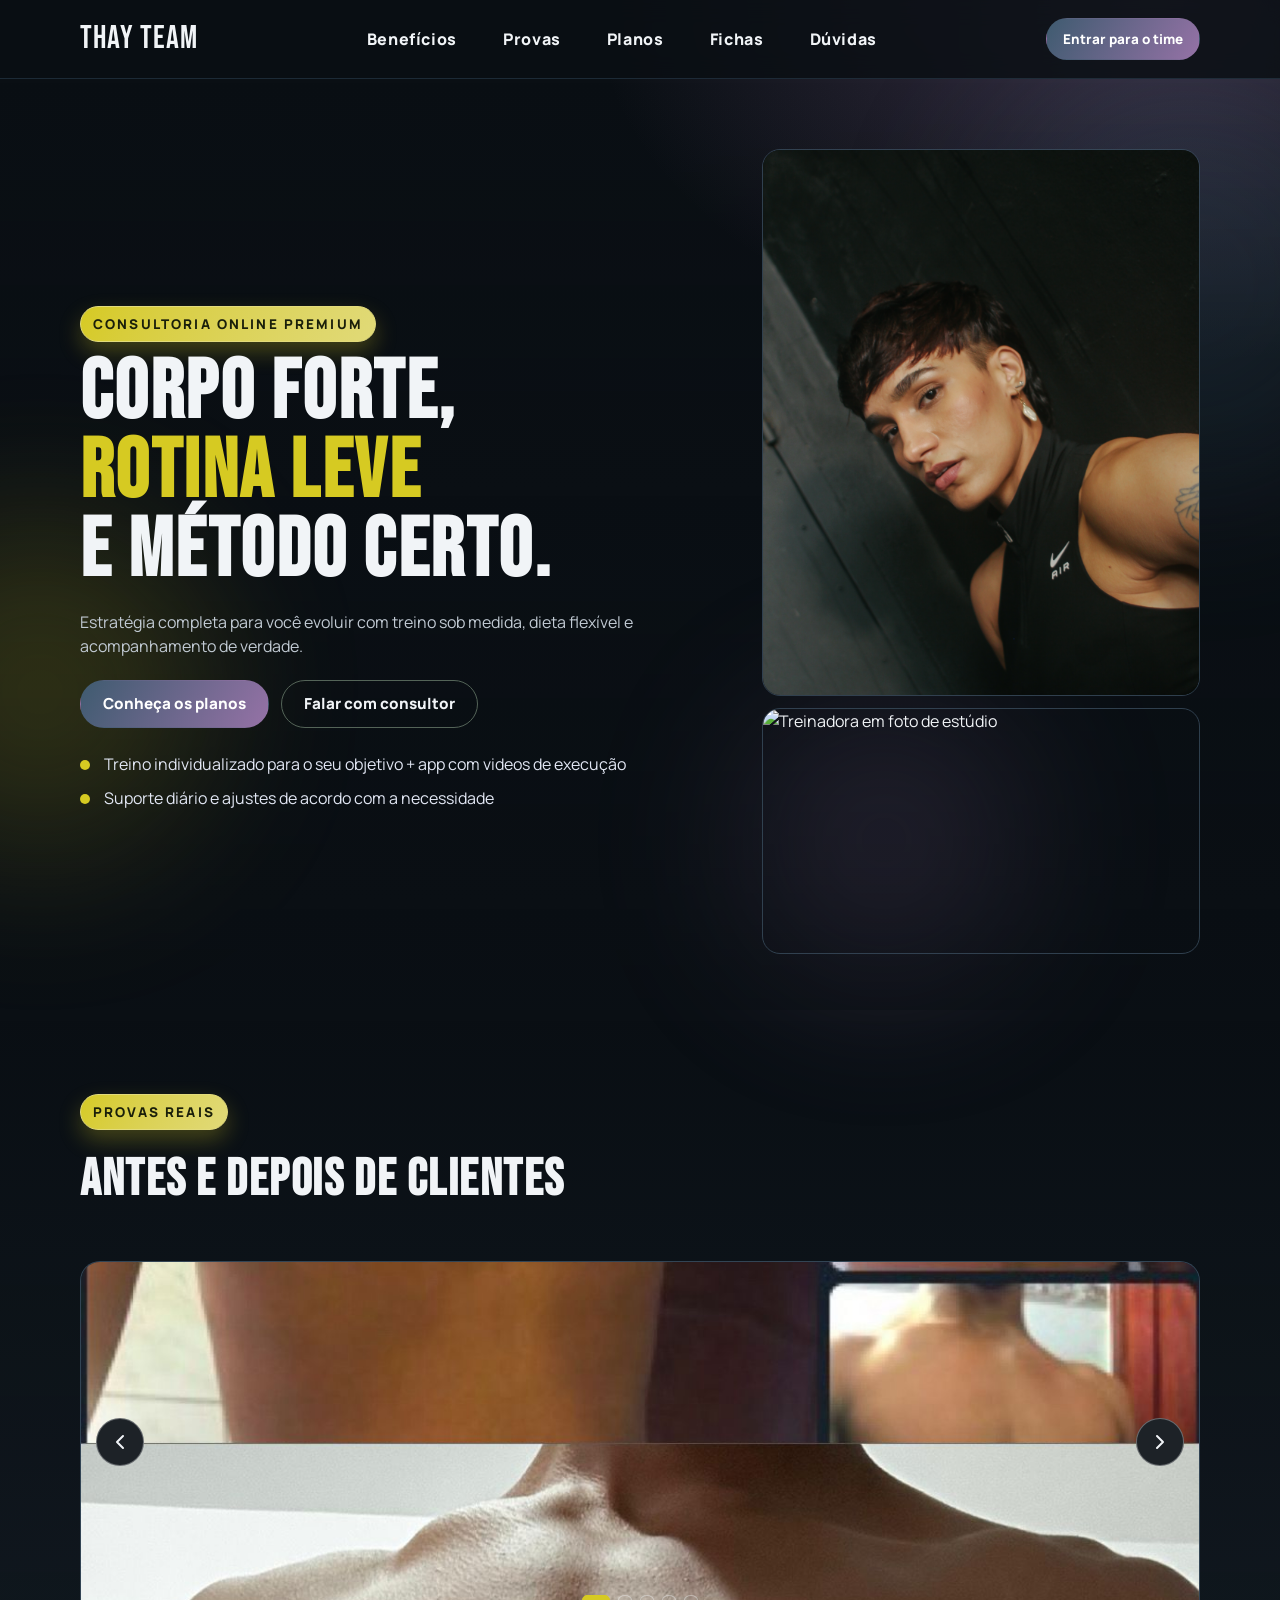
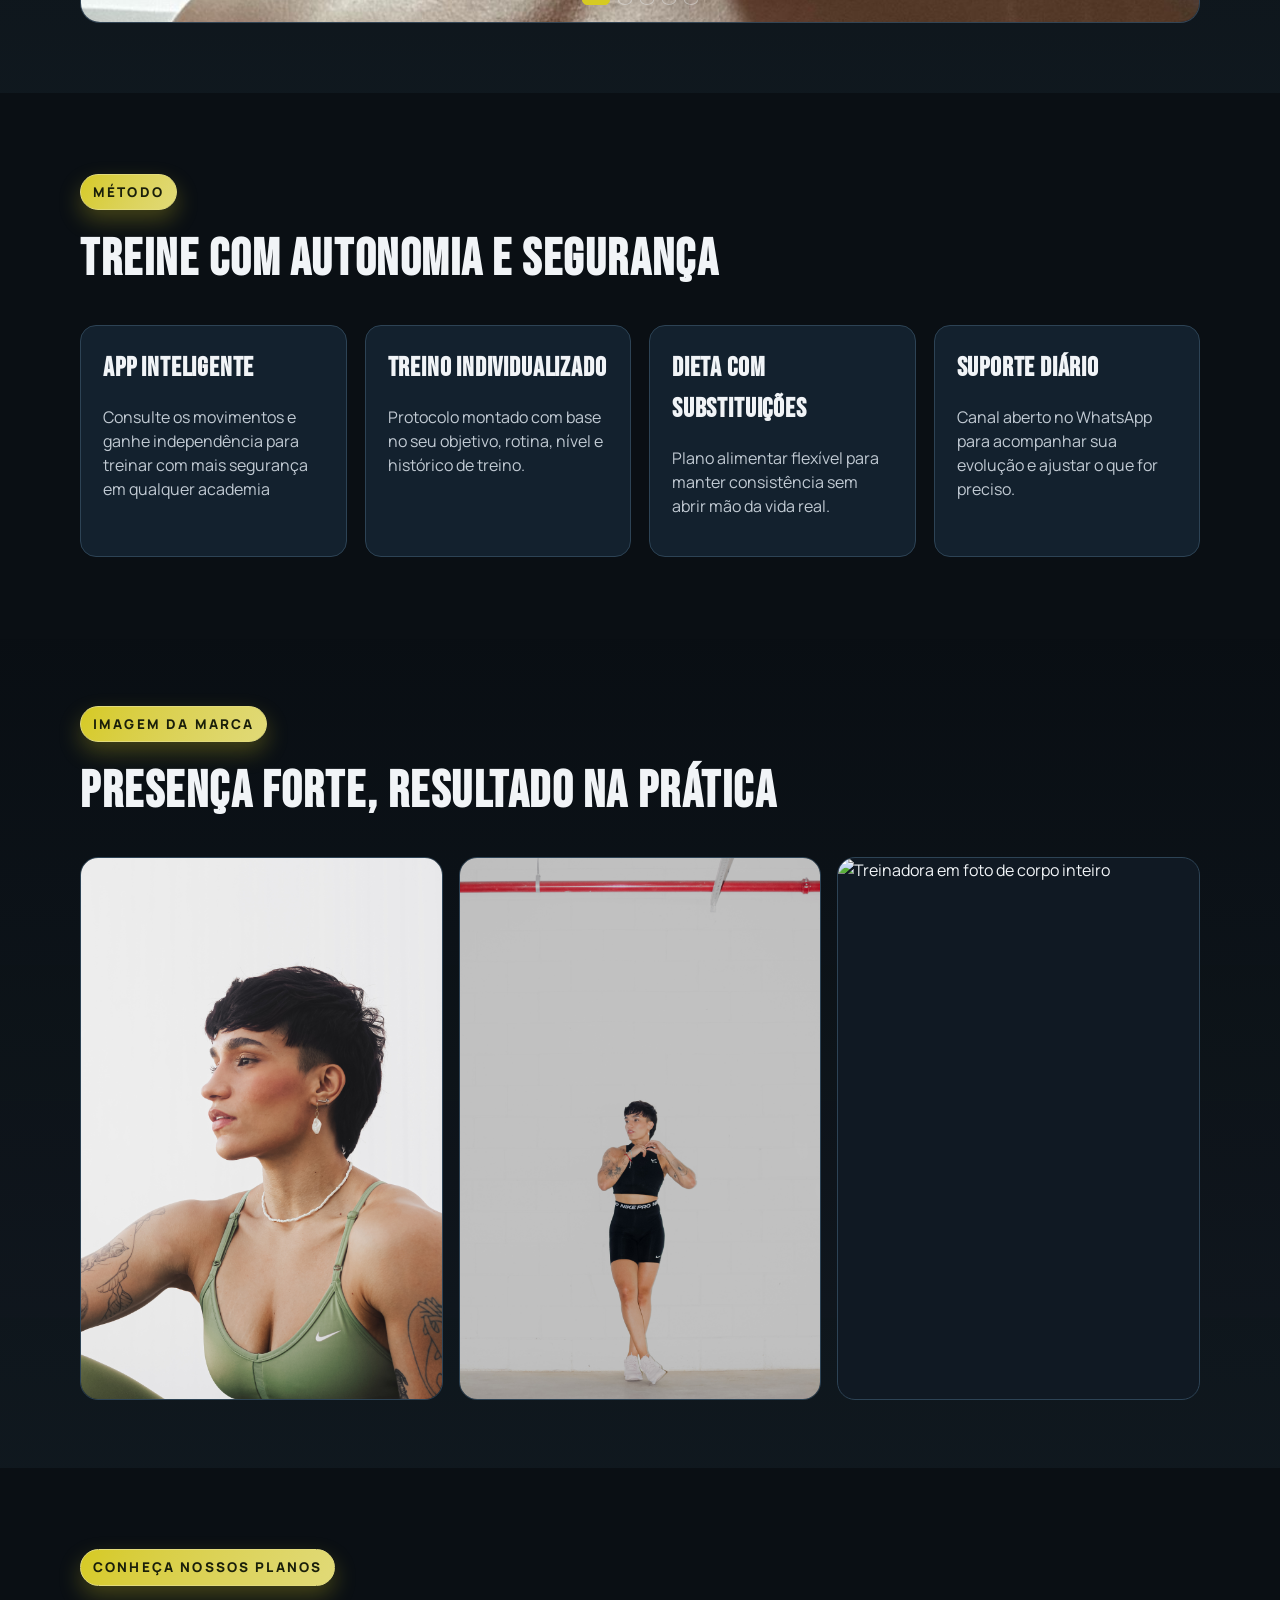
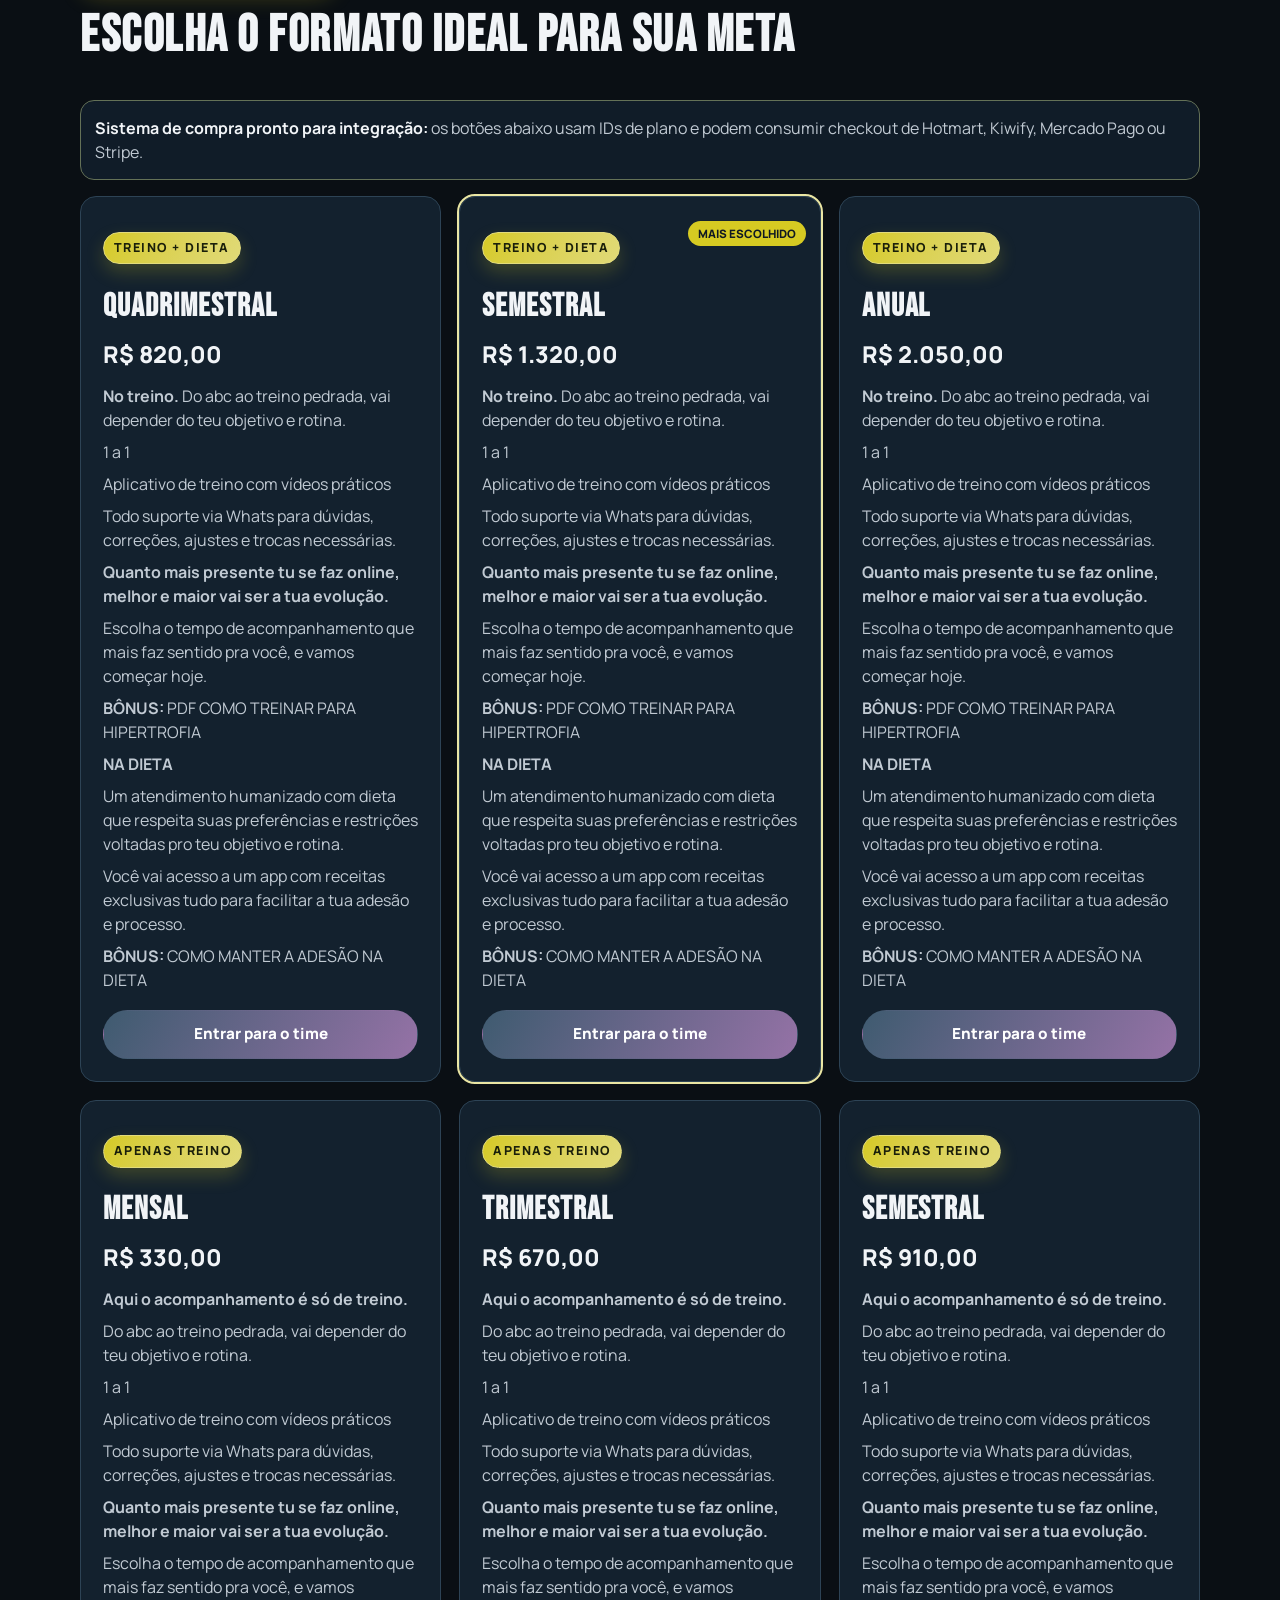
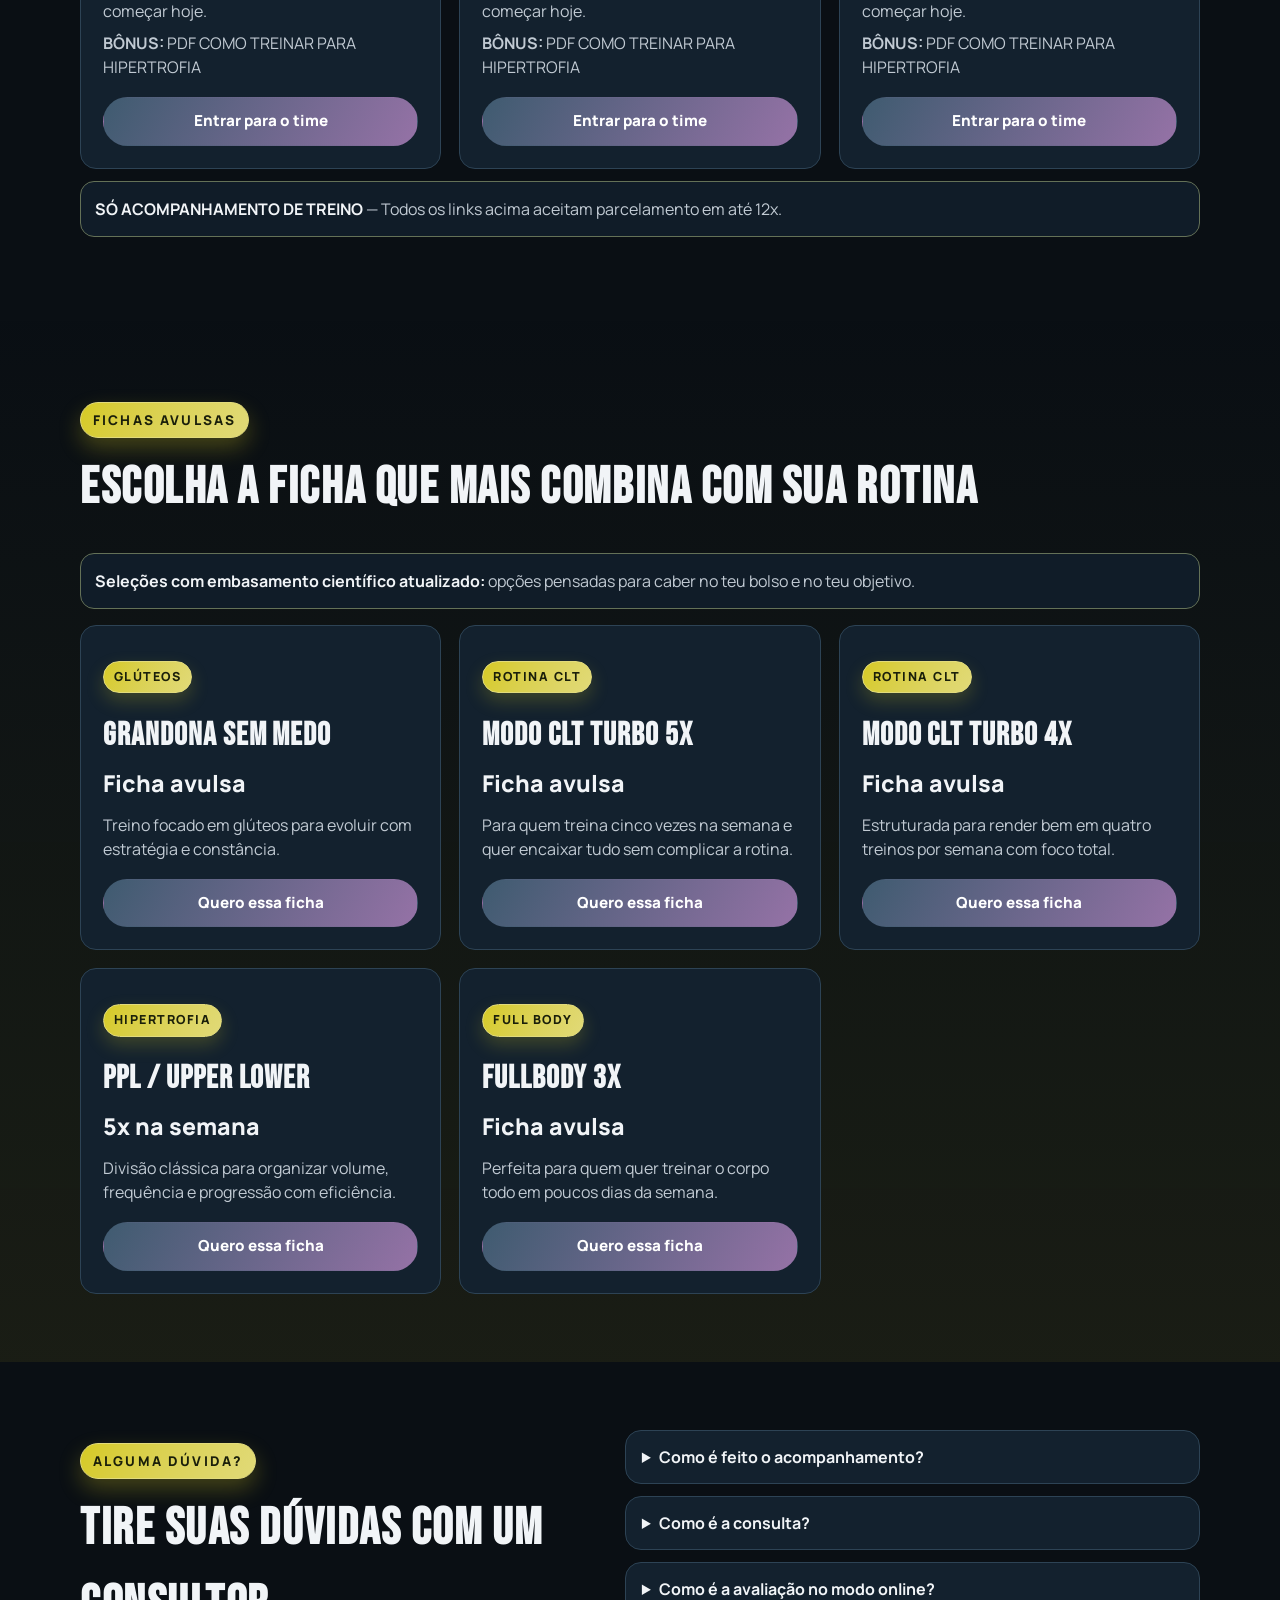
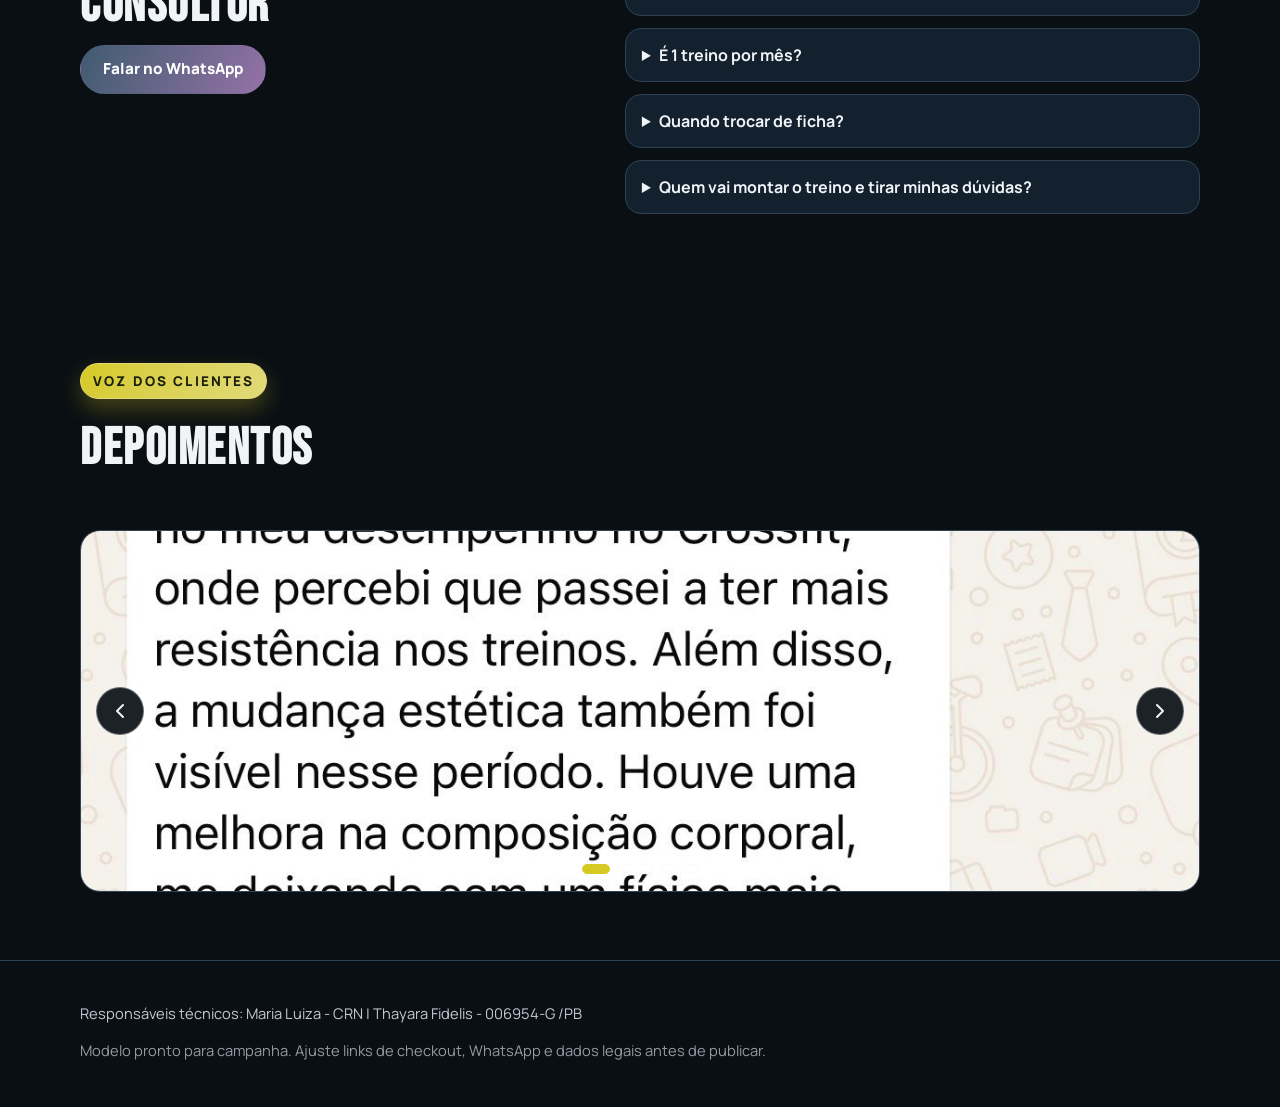
==== commit 8b69c4fd: "Corrige texto do bloco de benefícios" ====
--- a/index.html
+++ b/index.html
@@ -155,7 +155,7 @@
             <article class="info-card reveal">
               <h3>App inteligente</h3>
               <p>
-               Consulte os movimentos e ganhe independência para treinar com mais segurança em qlqr academia
+               Consulte os movimentos e ganhe independência para treinar com mais segurança em qualquer academia
               </p>
             </article>
             <article class="info-card reveal delay-1">
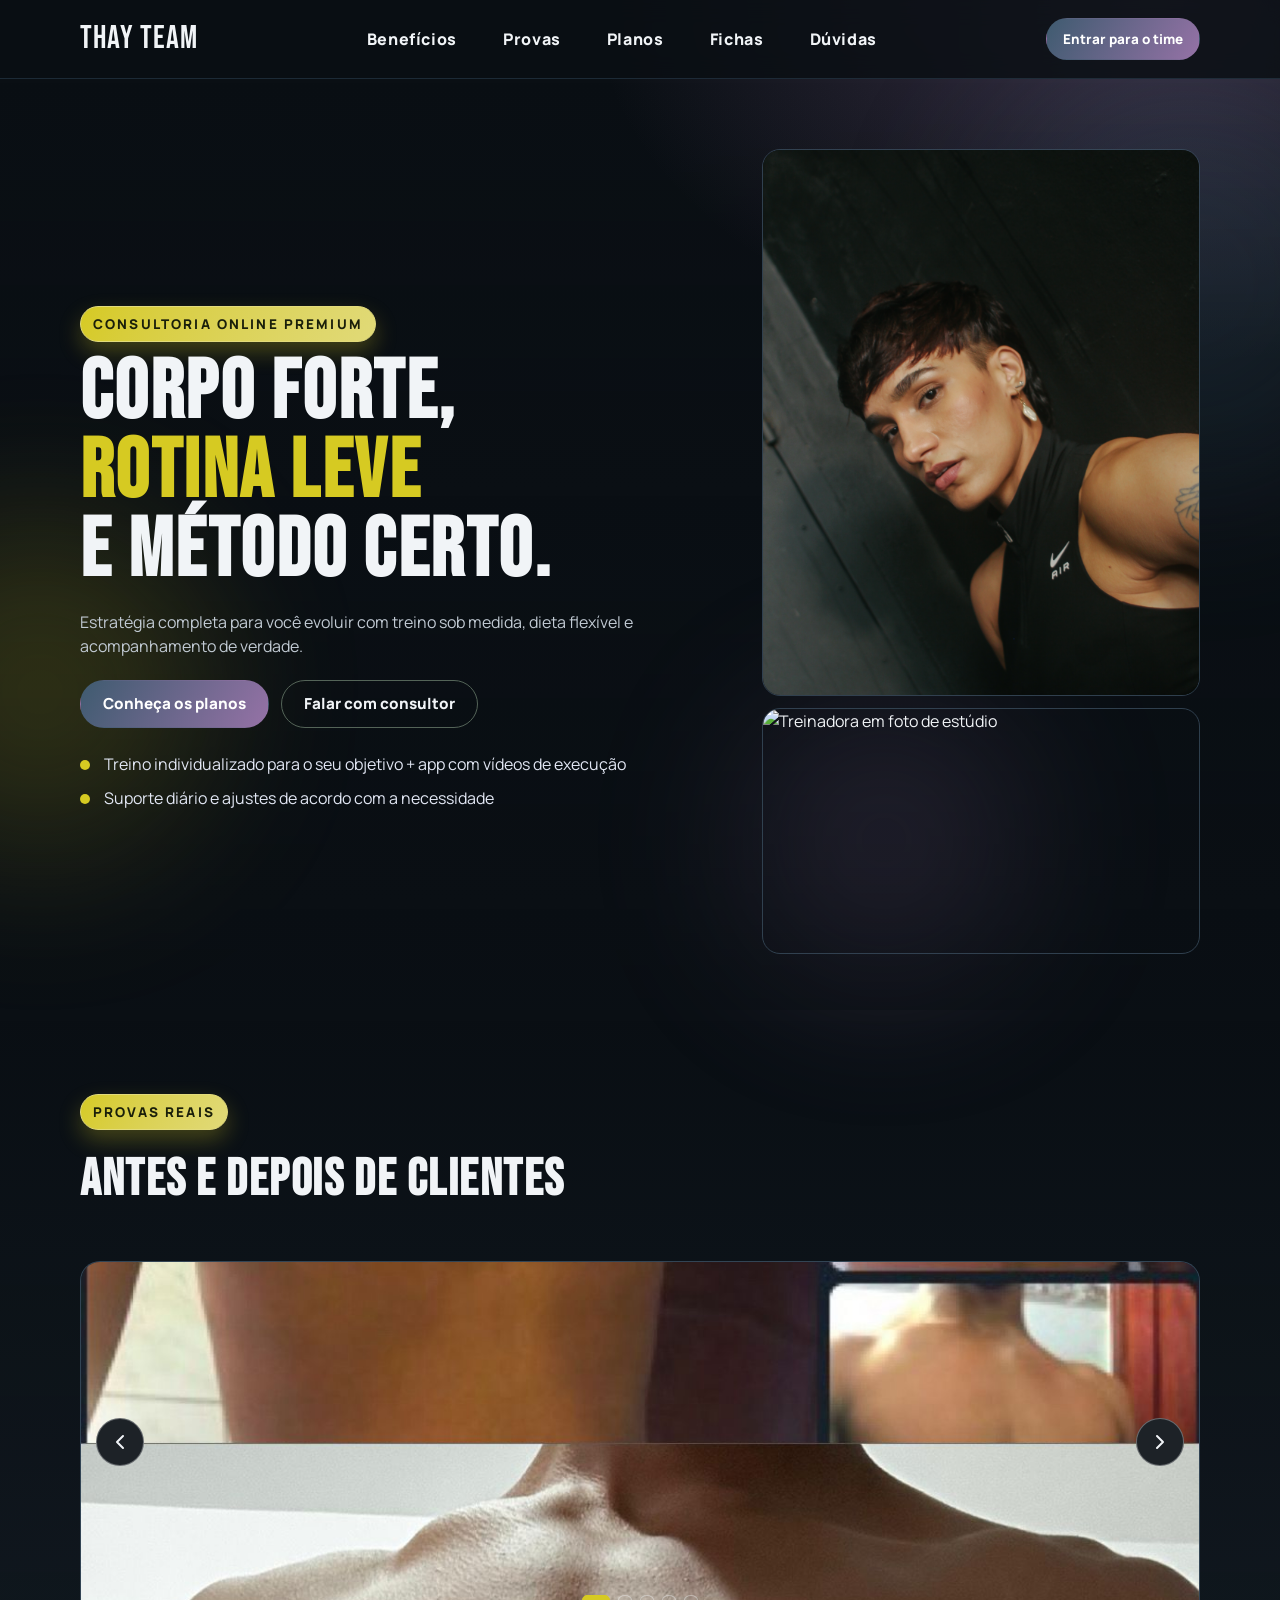
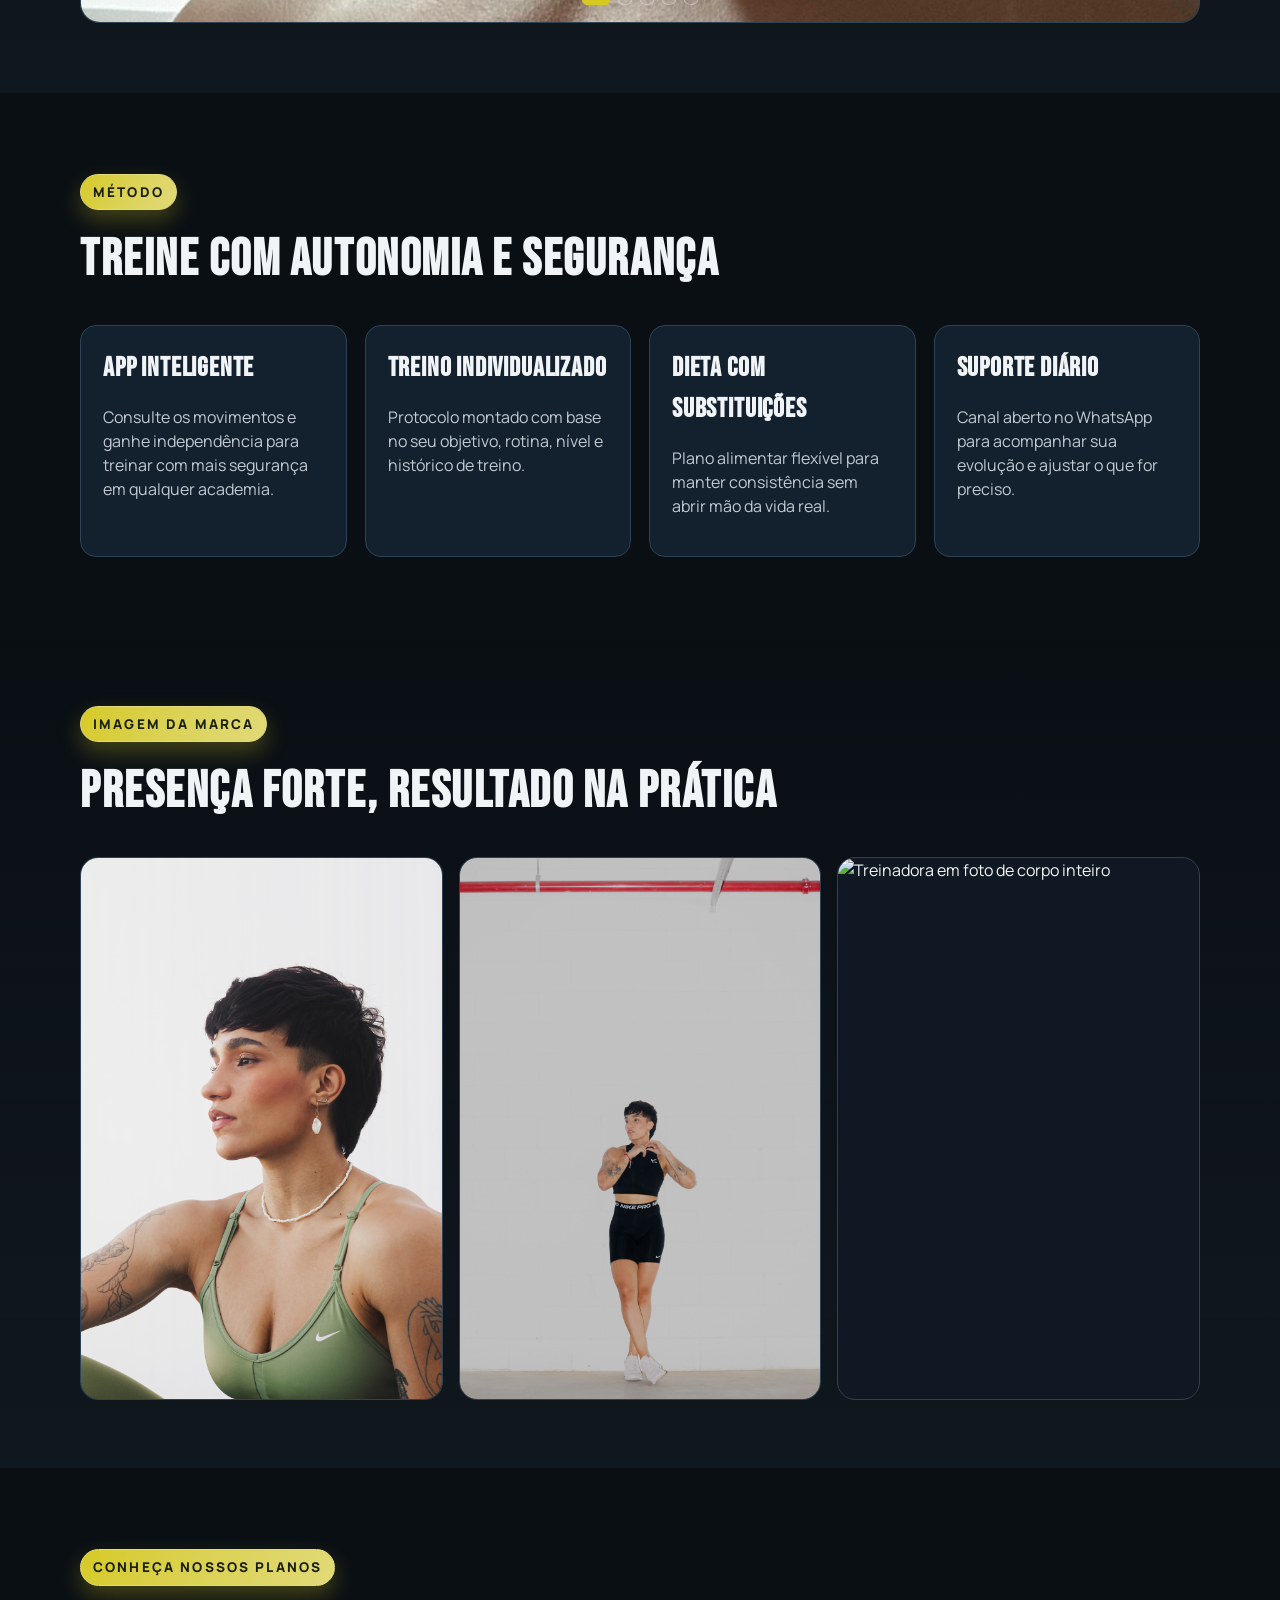
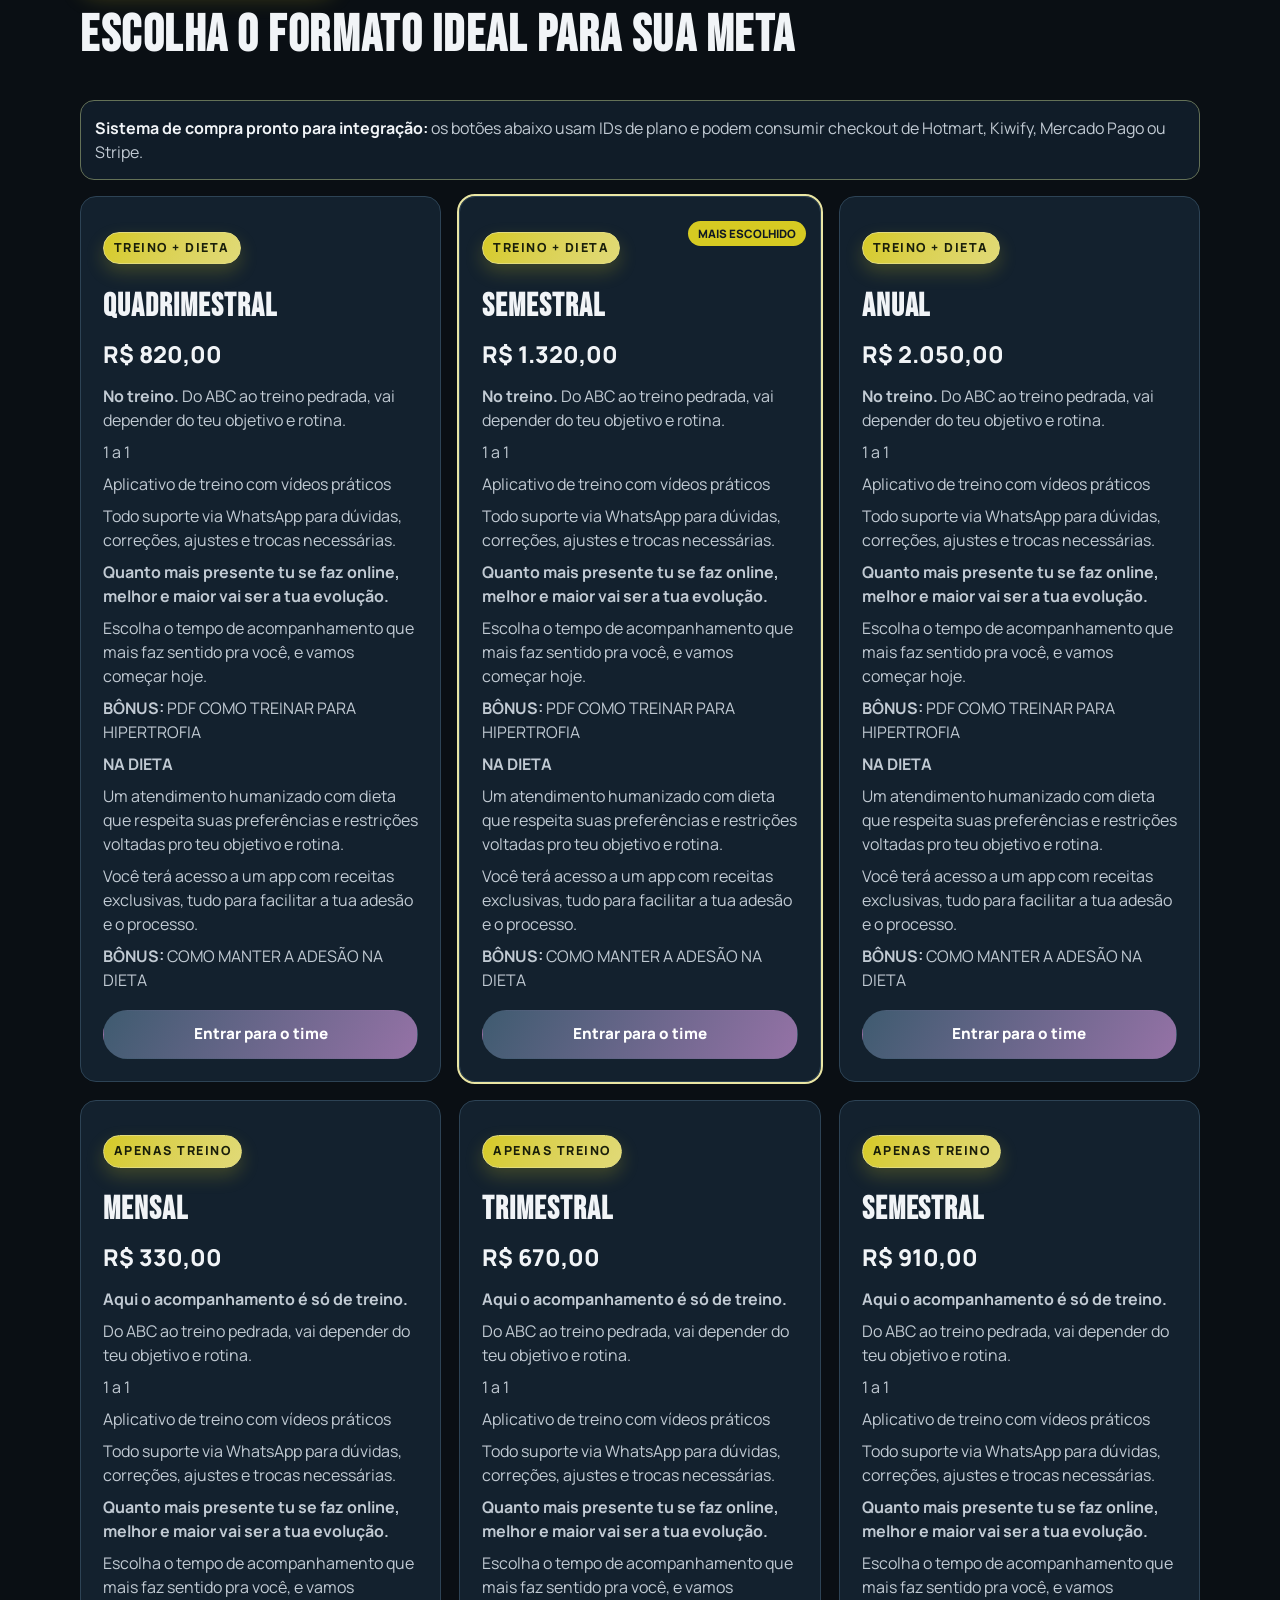
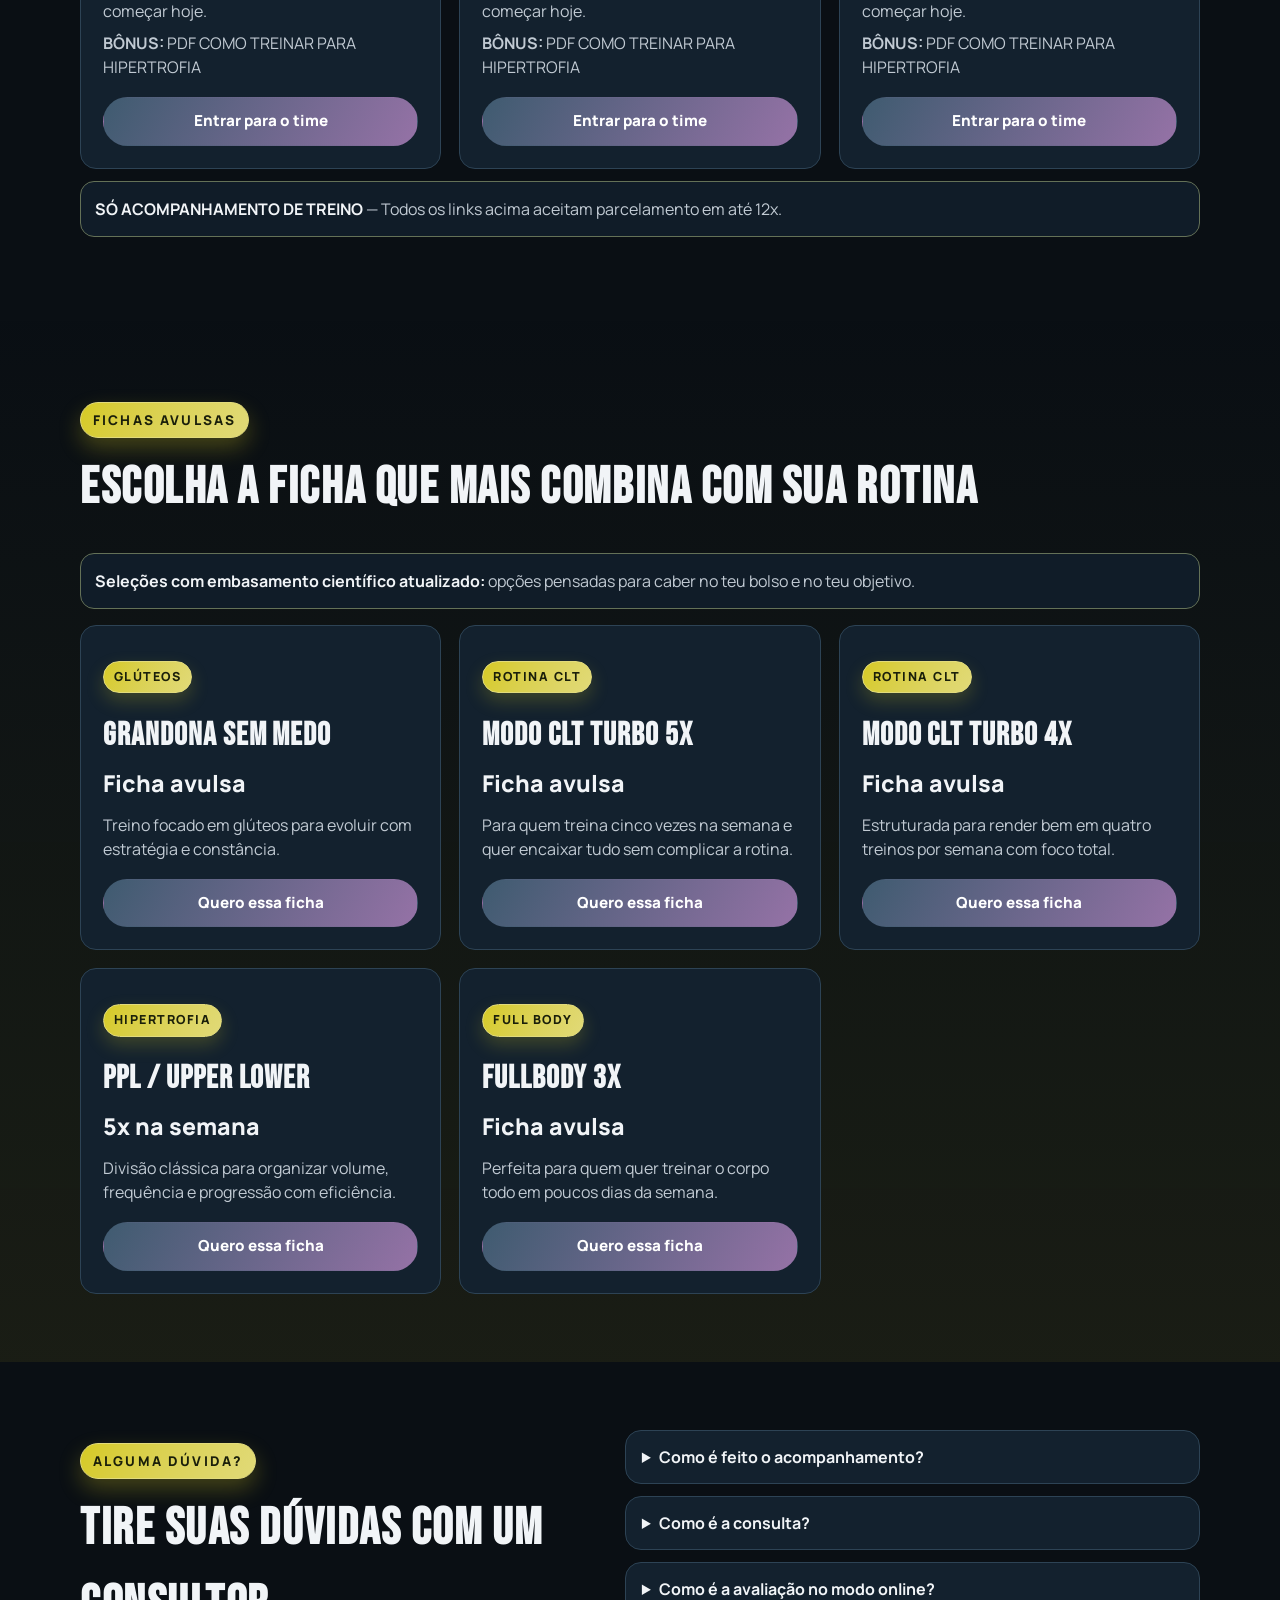
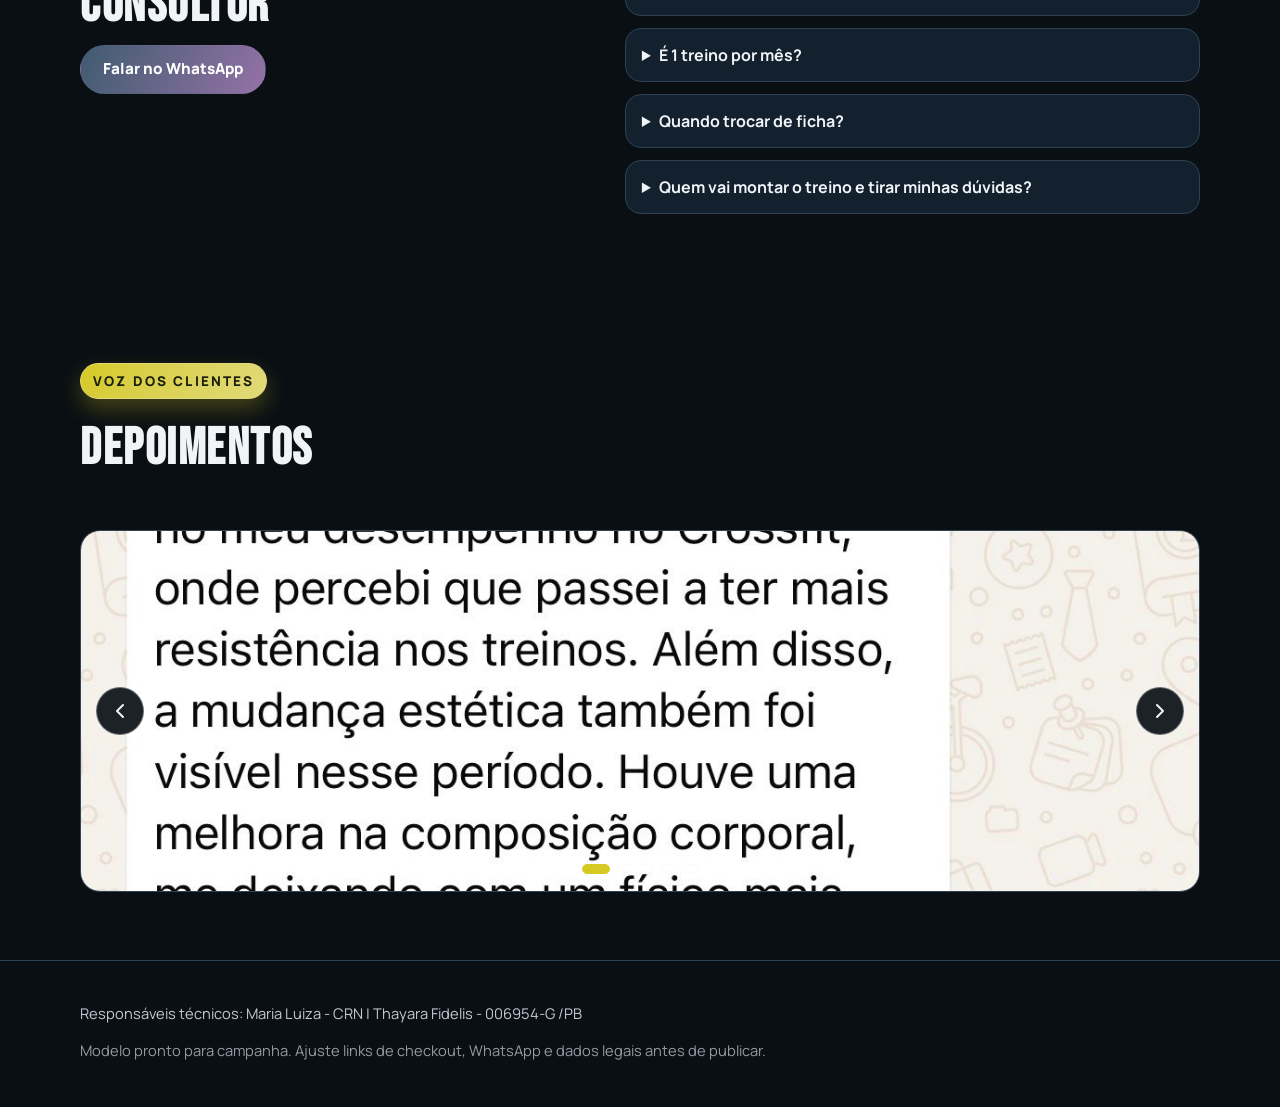
==== commit 9bd4810d: "Corrige ortografia e redação do site" ====
--- a/index.html
+++ b/index.html
@@ -60,7 +60,7 @@
               >
             </div>
             <ul class="hero-points">
-              <li>Treino individualizado para o seu objetivo + app com videos de execução </li>
+              <li>Treino individualizado para o seu objetivo + app com vídeos de execução</li>
               <li>Suporte diário e ajustes de acordo com a necessidade</li>
             </ul>
           </div>
@@ -155,7 +155,8 @@
             <article class="info-card reveal">
               <h3>App inteligente</h3>
               <p>
-               Consulte os movimentos e ganhe independência para treinar com mais segurança em qualquer academia
+                Consulte os movimentos e ganhe independência para treinar com
+                mais segurança em qualquer academia.
               </p>
             </article>
             <article class="info-card reveal delay-1">
@@ -231,16 +232,16 @@
               <h3>Quadrimestral</h3>
               <p class="plan-price">R$ 820,00</p>
               <ul>
-                <li><strong>No treino.</strong> Do abc ao treino pedrada, vai depender do teu objetivo e rotina.</li>
+                <li><strong>No treino.</strong> Do ABC ao treino pedrada, vai depender do teu objetivo e rotina.</li>
                 <li>1 a 1</li>
                 <li>Aplicativo de treino com vídeos práticos</li>
-                <li>Todo suporte via Whats para dúvidas, correções, ajustes e trocas necessárias.</li>
+                <li>Todo suporte via WhatsApp para dúvidas, correções, ajustes e trocas necessárias.</li>
                 <li><strong>Quanto mais presente tu se faz online, melhor e maior vai ser a tua evolução.</strong></li>
                 <li>Escolha o tempo de acompanhamento que mais faz sentido pra você, e vamos começar hoje.</li>
                 <li><strong>BÔNUS:</strong> PDF COMO TREINAR PARA HIPERTROFIA</li>
                 <li><strong>NA DIETA</strong></li>
                 <li>Um atendimento humanizado com dieta que respeita suas preferências e restrições voltadas pro teu objetivo e rotina.</li>
-                <li>Você vai acesso a um app com receitas exclusivas tudo para facilitar a tua adesão e processo.</li>
+                <li>Você terá acesso a um app com receitas exclusivas, tudo para facilitar a tua adesão e o processo.</li>
                 <li><strong>BÔNUS:</strong> COMO MANTER A ADESÃO NA DIETA</li>
               </ul>
               <a
@@ -257,16 +258,16 @@
               <h3>Semestral</h3>
               <p class="plan-price">R$ 1.320,00 </p>
               <ul>
-                <li><strong>No treino.</strong> Do abc ao treino pedrada, vai depender do teu objetivo e rotina.</li>
+                <li><strong>No treino.</strong> Do ABC ao treino pedrada, vai depender do teu objetivo e rotina.</li>
                 <li>1 a 1</li>
                 <li>Aplicativo de treino com vídeos práticos</li>
-                <li>Todo suporte via Whats para dúvidas, correções, ajustes e trocas necessárias.</li>
+                <li>Todo suporte via WhatsApp para dúvidas, correções, ajustes e trocas necessárias.</li>
                 <li><strong>Quanto mais presente tu se faz online, melhor e maior vai ser a tua evolução.</strong></li>
                 <li>Escolha o tempo de acompanhamento que mais faz sentido pra você, e vamos começar hoje.</li>
                 <li><strong>BÔNUS:</strong> PDF COMO TREINAR PARA HIPERTROFIA</li>
                 <li><strong>NA DIETA</strong></li>
                 <li>Um atendimento humanizado com dieta que respeita suas preferências e restrições voltadas pro teu objetivo e rotina.</li>
-                <li>Você vai acesso a um app com receitas exclusivas tudo para facilitar a tua adesão e processo.</li>
+                <li>Você terá acesso a um app com receitas exclusivas, tudo para facilitar a tua adesão e o processo.</li>
                 <li><strong>BÔNUS:</strong> COMO MANTER A ADESÃO NA DIETA</li>
               </ul>
               <a
@@ -282,16 +283,16 @@
               <h3>Anual</h3>
               <p class="plan-price">R$ 2.050,00</p>
               <ul>
-                <li><strong>No treino.</strong> Do abc ao treino pedrada, vai depender do teu objetivo e rotina.</li>
+                <li><strong>No treino.</strong> Do ABC ao treino pedrada, vai depender do teu objetivo e rotina.</li>
                 <li>1 a 1</li>
                 <li>Aplicativo de treino com vídeos práticos</li>
-                <li>Todo suporte via Whats para dúvidas, correções, ajustes e trocas necessárias.</li>
+                <li>Todo suporte via WhatsApp para dúvidas, correções, ajustes e trocas necessárias.</li>
                 <li><strong>Quanto mais presente tu se faz online, melhor e maior vai ser a tua evolução.</strong></li>
                 <li>Escolha o tempo de acompanhamento que mais faz sentido pra você, e vamos começar hoje.</li>
                 <li><strong>BÔNUS:</strong> PDF COMO TREINAR PARA HIPERTROFIA</li>
                 <li><strong>NA DIETA</strong></li>
                 <li>Um atendimento humanizado com dieta que respeita suas preferências e restrições voltadas pro teu objetivo e rotina.</li>
-                <li>Você vai acesso a um app com receitas exclusivas tudo para facilitar a tua adesão e processo.</li>
+                <li>Você terá acesso a um app com receitas exclusivas, tudo para facilitar a tua adesão e o processo.</li>
                 <li><strong>BÔNUS:</strong> COMO MANTER A ADESÃO NA DIETA</li>
               </ul>
               <a class="btn btn-block buy-btn" href="#" data-plan-id="td-anual"
@@ -307,10 +308,10 @@
               <p class="plan-price">R$ 330,00</p>
               <ul>
                 <li><strong>Aqui o acompanhamento é só de treino.</strong></li>
-                <li>Do abc ao treino pedrada, vai depender do teu objetivo e rotina.</li>
+                <li>Do ABC ao treino pedrada, vai depender do teu objetivo e rotina.</li>
                 <li>1 a 1</li>
                 <li>Aplicativo de treino com vídeos práticos</li>
-                <li>Todo suporte via Whats para dúvidas, correções, ajustes e trocas necessárias.</li>
+                <li>Todo suporte via WhatsApp para dúvidas, correções, ajustes e trocas necessárias.</li>
                 <li><strong>Quanto mais presente tu se faz online, melhor e maior vai ser a tua evolução.</strong></li>
                 <li>Escolha o tempo de acompanhamento que mais faz sentido pra você, e vamos começar hoje.</li>
                 <li><strong>BÔNUS:</strong> PDF COMO TREINAR PARA HIPERTROFIA</li>
@@ -331,10 +332,10 @@
               <p class="plan-price">R$ 670,00</p>
               <ul>
                 <li><strong>Aqui o acompanhamento é só de treino.</strong></li>
-                <li>Do abc ao treino pedrada, vai depender do teu objetivo e rotina.</li>
+                <li>Do ABC ao treino pedrada, vai depender do teu objetivo e rotina.</li>
                 <li>1 a 1</li>
                 <li>Aplicativo de treino com vídeos práticos</li>
-                <li>Todo suporte via Whats para dúvidas, correções, ajustes e trocas necessárias.</li>
+                <li>Todo suporte via WhatsApp para dúvidas, correções, ajustes e trocas necessárias.</li>
                 <li><strong>Quanto mais presente tu se faz online, melhor e maior vai ser a tua evolução.</strong></li>
                 <li>Escolha o tempo de acompanhamento que mais faz sentido pra você, e vamos começar hoje.</li>
                 <li><strong>BÔNUS:</strong> PDF COMO TREINAR PARA HIPERTROFIA</li>
@@ -355,10 +356,10 @@
               <p class="plan-price">R$ 910,00</p>
               <ul>
                 <li><strong>Aqui o acompanhamento é só de treino.</strong></li>
-                <li>Do abc ao treino pedrada, vai depender do teu objetivo e rotina.</li>
+                <li>Do ABC ao treino pedrada, vai depender do teu objetivo e rotina.</li>
                 <li>1 a 1</li>
                 <li>Aplicativo de treino com vídeos práticos</li>
-                <li>Todo suporte via Whats para dúvidas, correções, ajustes e trocas necessárias.</li>
+                <li>Todo suporte via WhatsApp para dúvidas, correções, ajustes e trocas necessárias.</li>
                 <li><strong>Quanto mais presente tu se faz online, melhor e maior vai ser a tua evolução.</strong></li>
                 <li>Escolha o tempo de acompanhamento que mais faz sentido pra você, e vamos começar hoje.</li>
                 <li><strong>BÔNUS:</strong> PDF COMO TREINAR PARA HIPERTROFIA</li>
@@ -455,14 +456,15 @@
               <p>
                 Aqui é tudo humanizado, a começar pela consulta. Nada de dieta
                 apenas via formulário: temos uma videochamada de 45 minutos a 1
-                hora, onde avaliamos padrões de comportamento, rotina alimentar
-                e as melhores estratégias para você alcançar seu objetivo.
+                hora, na qual avaliamos padrões de comportamento, rotina
+                alimentar e as melhores estratégias para você alcançar seu
+                objetivo.
               </p>
             </details>
             <details>
               <summary>Como é a consulta?</summary>
               <p>
-                A consulta acontece por chamada via Meet. Antes dela, já vou ter
+                A consulta acontece por chamada no Meet. Antes dela, já vou ter
                 acesso à sua anamnese, então o atendimento é mais direto e já
                 focado no seu objetivo.
               </p>
@@ -470,17 +472,18 @@
             <details>
               <summary>Como é a avaliação no modo online?</summary>
               <p>
-                Faço uma avaliação por fotos para acertarmos o período de
-                atendimento, além de medidas como peso, circunferências e altura.
+                Faço uma avaliação por fotos para definirmos o período de
+                atendimento, além de medidas como peso, circunferências e
+                altura.
               </p>
             </details>
             <details>
               <summary>É 1 treino por mês?</summary>
               <p>
-                Não. Não há estudos que concordem com essa ideia. Idealmente, a
+                Não. Não há estudos que sustentem essa ideia. Idealmente, a
                 gente passa de 10 a 12 semanas com o mesmo treino, porque o
                 corpo precisa se adaptar aos exercícios e você precisa
-                desenvolver força. 4 semanas não são suficientes.
+                desenvolver força. Quatro semanas não são suficientes.
               </p>
             </details>
             <details>
@@ -488,13 +491,13 @@
               <p>
                 Vamos estar sempre em contato para ver o que funciona ou não, o
                 que você gostou ou não, e o que sentiu que evoluiu ou não. Essas
-                perguntas são as que importam para uma troca de treino.
+                são as perguntas que importam para uma troca de treino.
               </p>
             </details>
             <details>
               <summary>Quem vai montar o treino e tirar minhas dúvidas?</summary>
               <p>
-                Eu mesma, a própria Thay Fidelis. Vamos simbora.
+                Eu mesma, a própria Thay Fidelis. Vamos embora.
               </p>
             </details>
           </div>
@@ -531,7 +534,7 @@
                 <polyline points="15 18 9 12 15 6"></polyline>
               </svg>
             </button>
-            <button class="slider-btn slider-btn-next" aria-label="Proxima foto" title="Próxima">
+            <button class="slider-btn slider-btn-next" aria-label="Próxima foto" title="Próxima">
               <svg width="24" height="24" viewBox="0 0 24 24" fill="none" stroke="currentColor" stroke-width="2" stroke-linecap="round" stroke-linejoin="round">
                 <polyline points="9 18 15 12 9 6"></polyline>
               </svg>
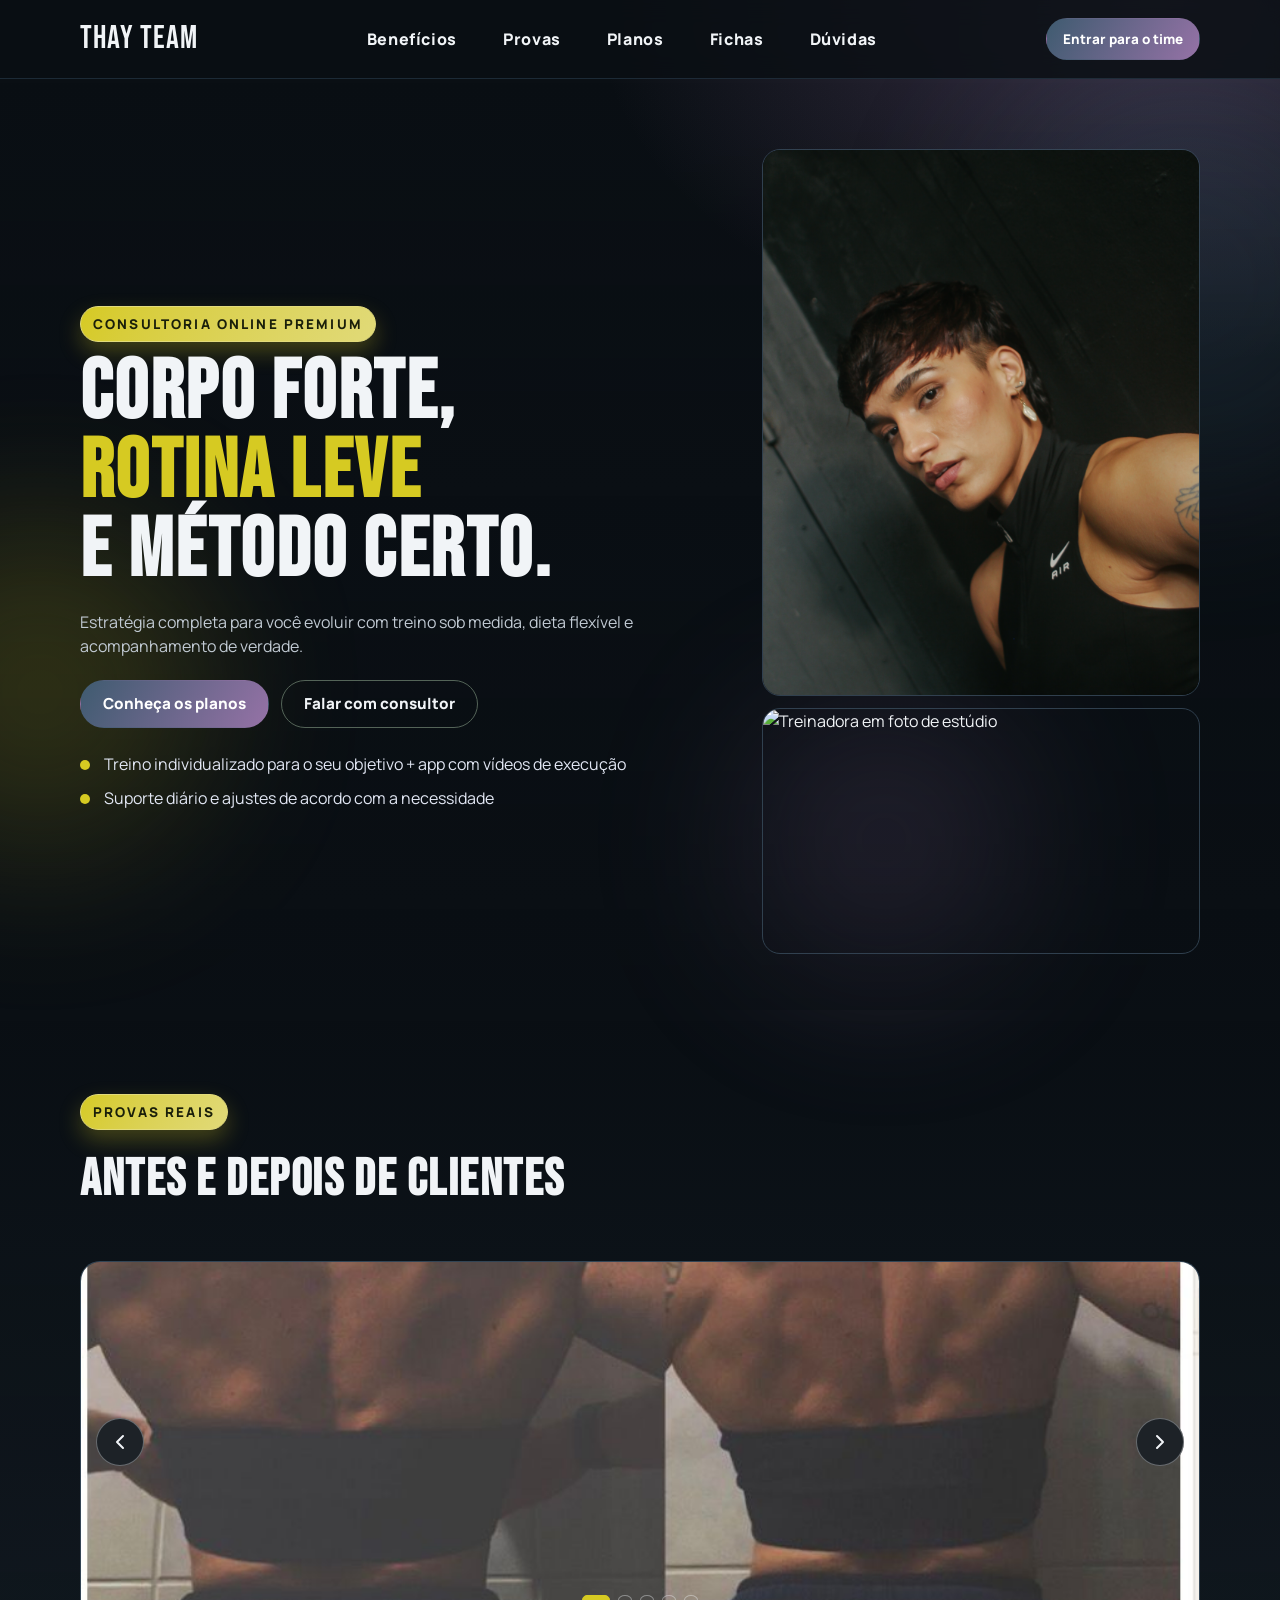
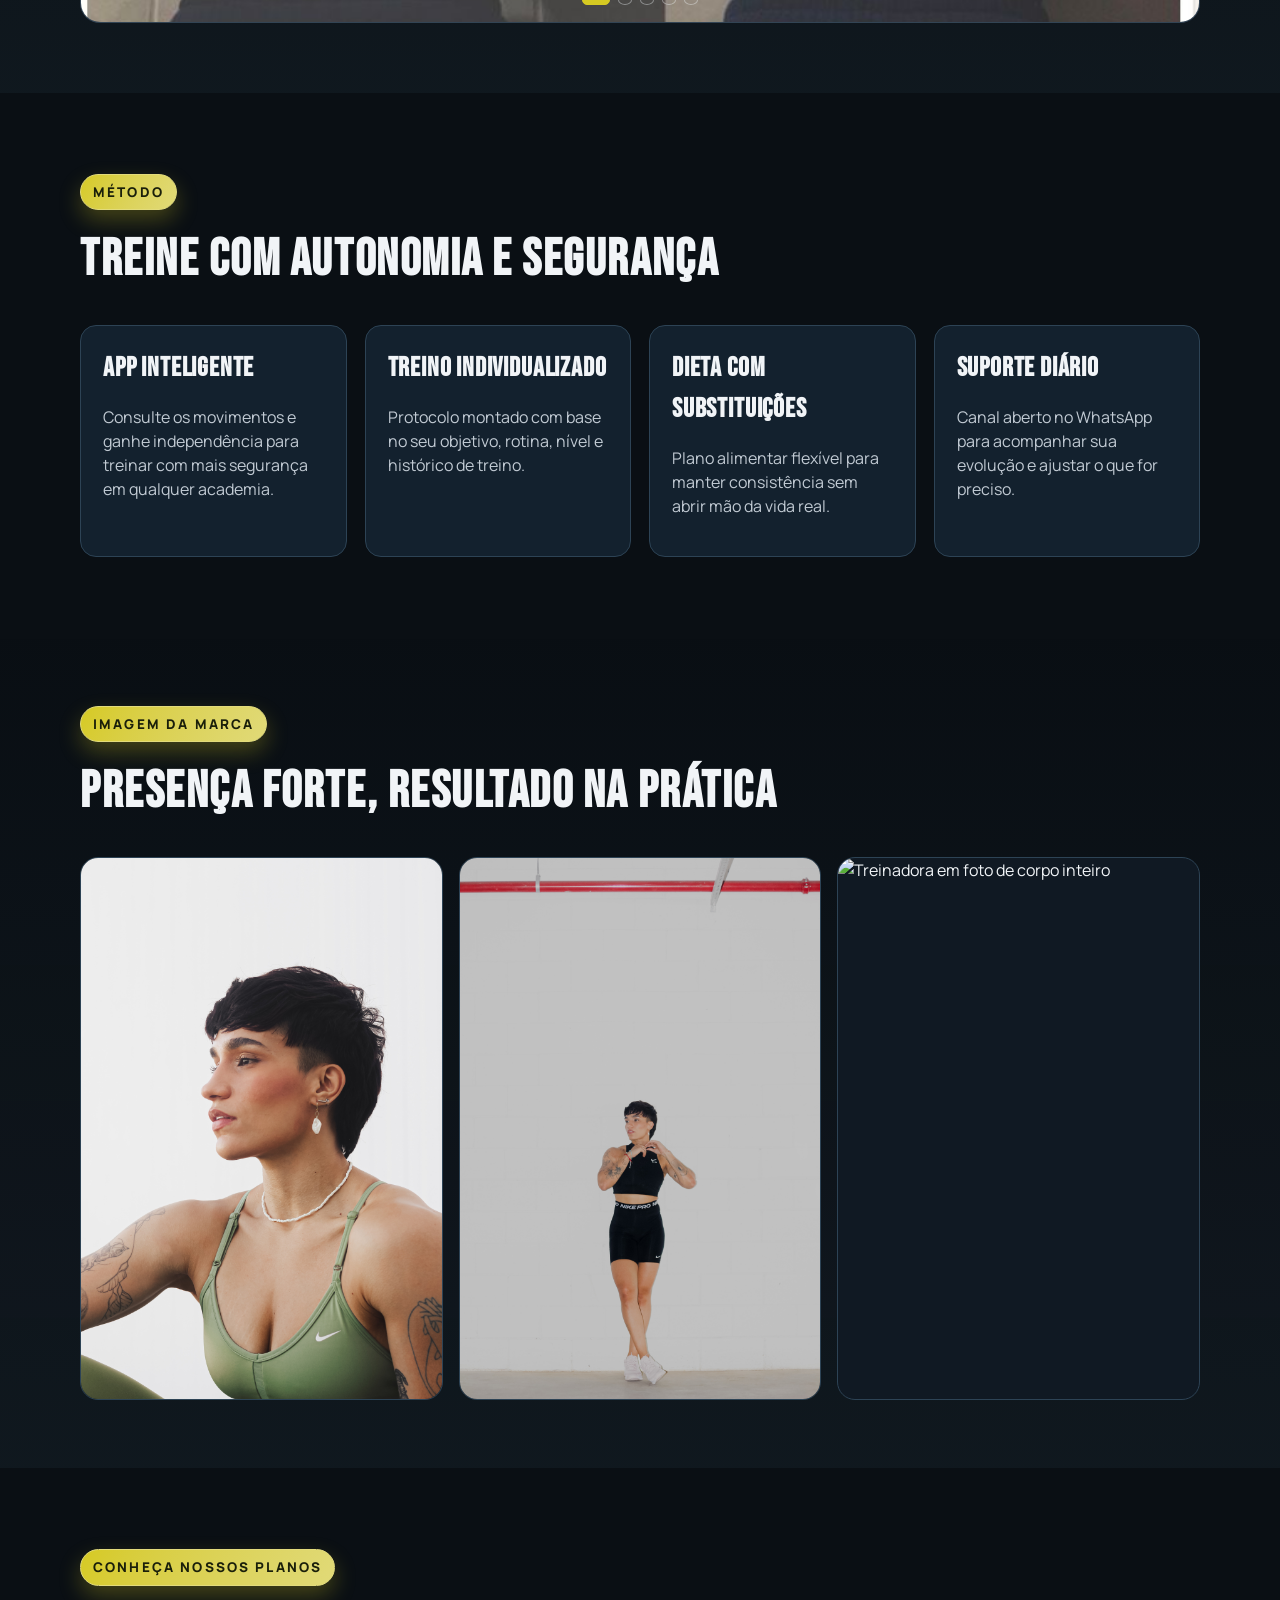
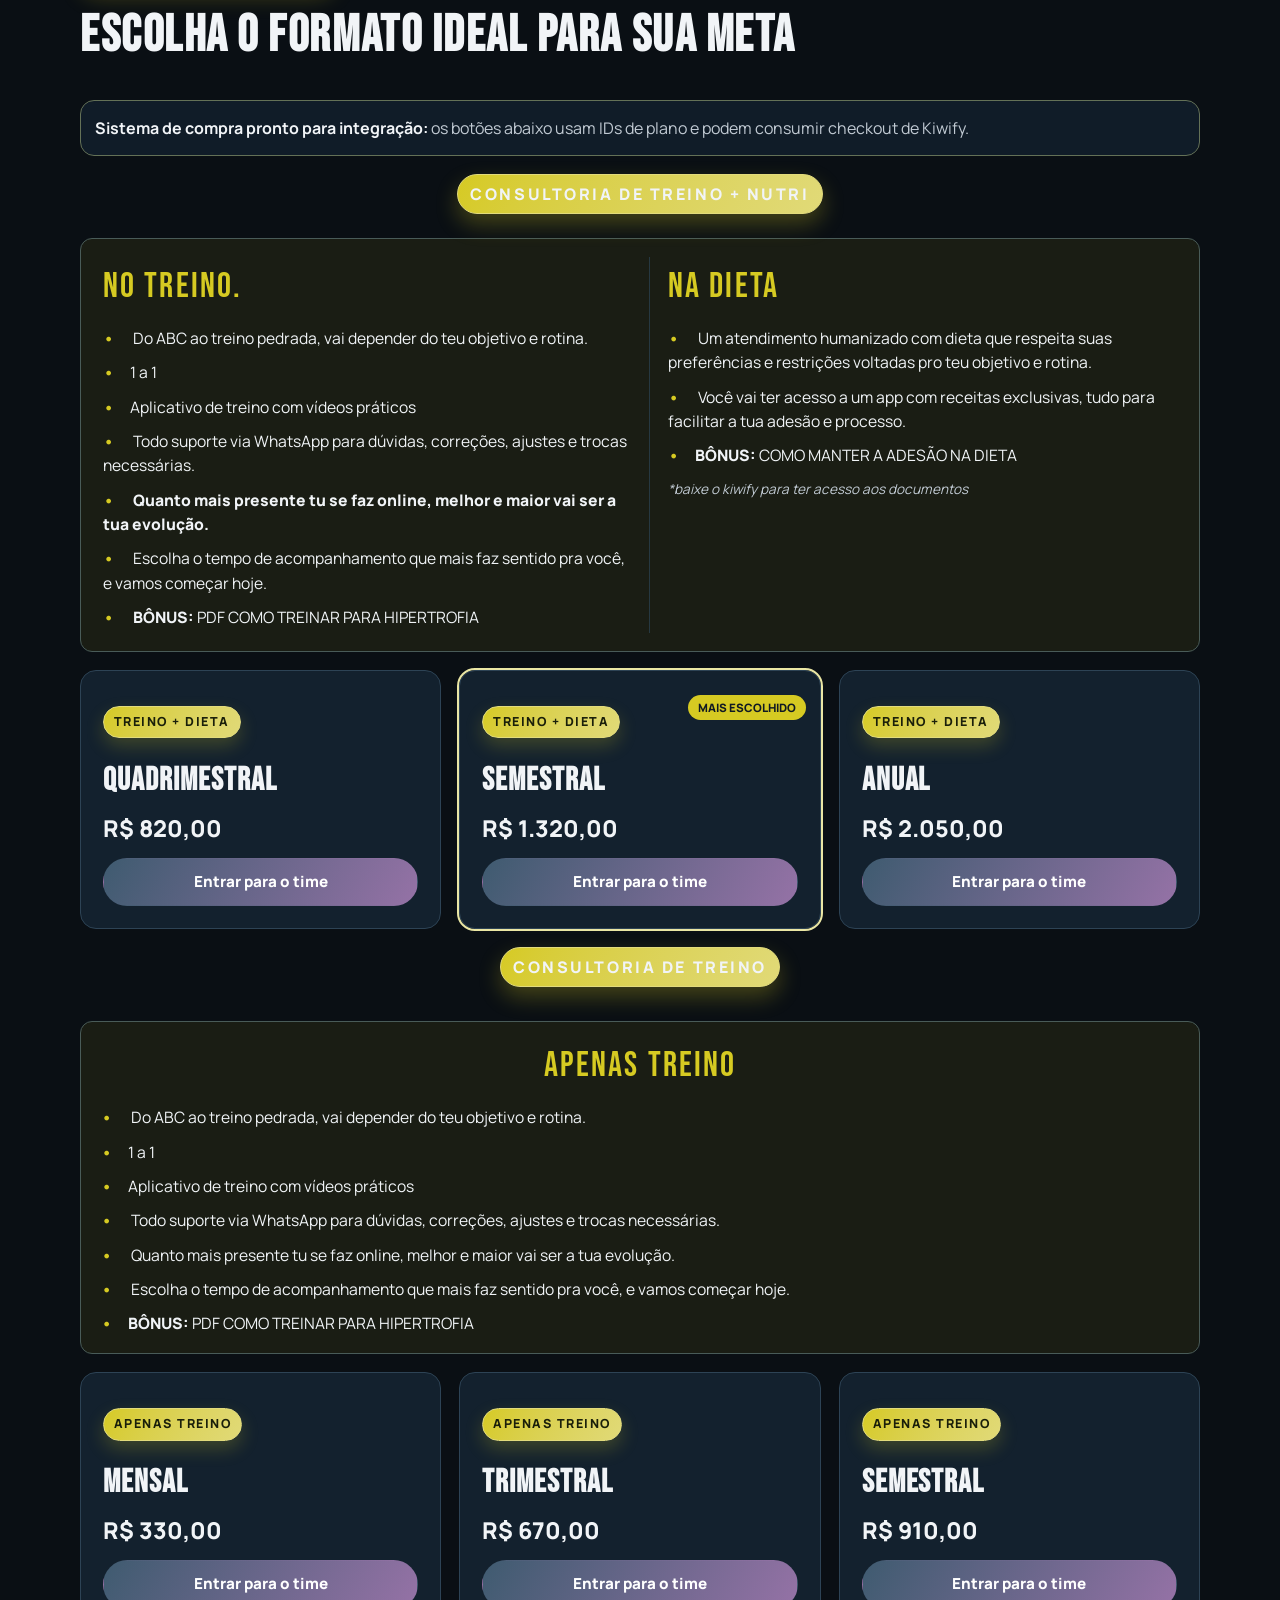
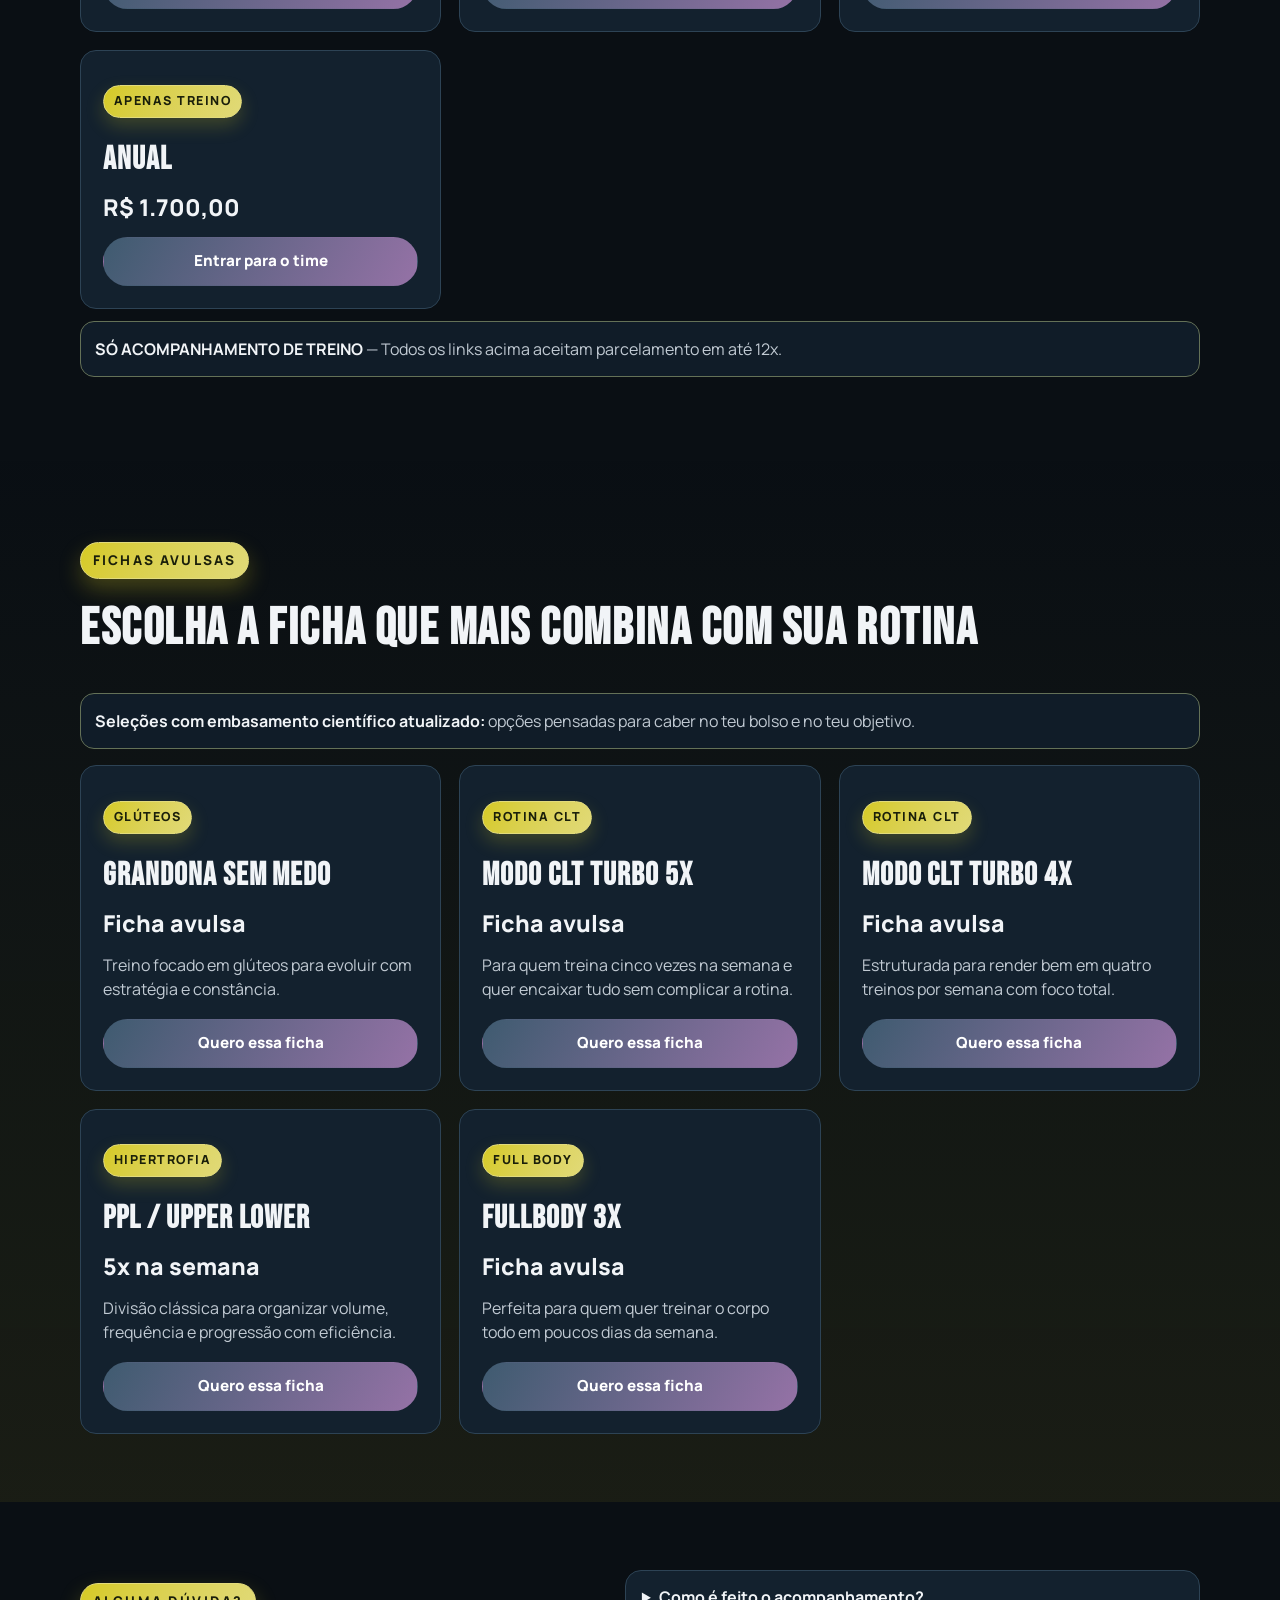
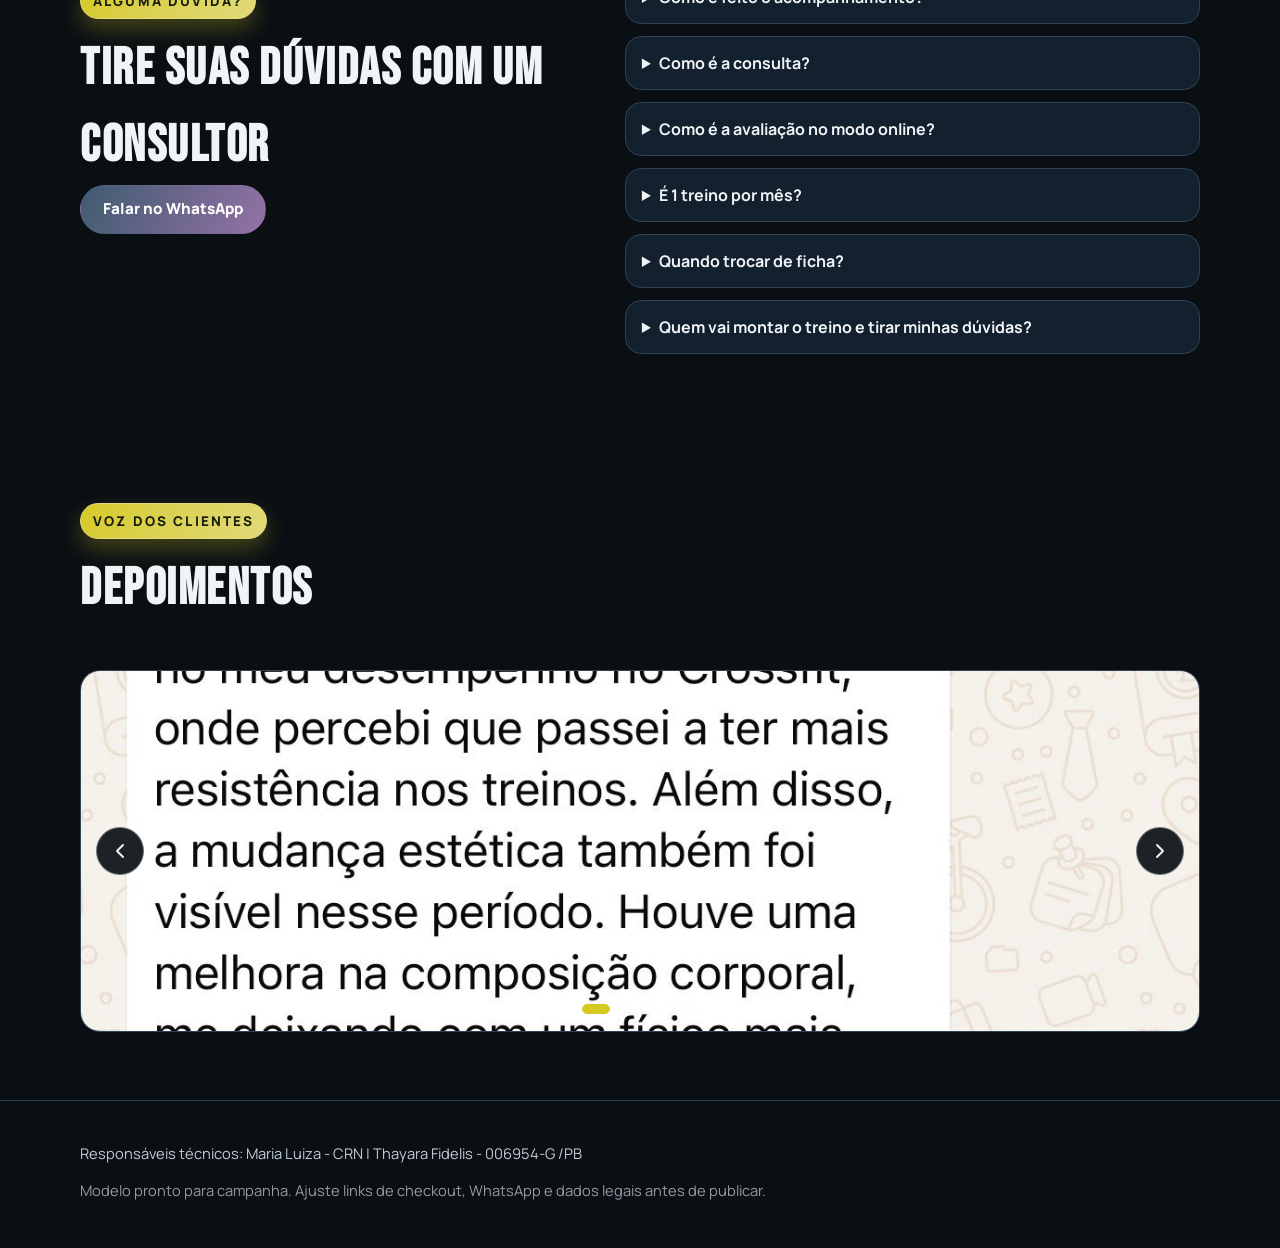
==== commit 90cc0a7a: "Refatora planos com detalhes em seções e melhora layout" ====
--- a/index.html
+++ b/index.html
@@ -60,7 +60,10 @@
               >
             </div>
             <ul class="hero-points">
-              <li>Treino individualizado para o seu objetivo + app com vídeos de execução</li>
+              <li>
+                Treino individualizado para o seu objetivo + app com vídeos de
+                execução
+              </li>
               <li>Suporte diário e ajustes de acordo com a necessidade</li>
             </ul>
           </div>
@@ -94,52 +97,98 @@
               <div class="slider-track">
                 <figure class="slider-item">
                   <img
+                    src="assets/alunado/WhatsApp%20Image%202026-04-27%20at%204.21.37%20PM.jpeg"
+                    alt="Antes e depois 3"
+                  />
+                </figure>
+                <figure class="slider-item">
+                  <img
+                    src="assets/alunado/WhatsApp%20Image%202026-04-27%20at%204.21.37%20PM%20(1).jpeg"
+                    alt="Antes e depois 2"
+                  />
+                </figure>
+                <figure class="slider-item">
+                  <img
+                    src="assets/alunado/WhatsApp%20Image%202026-04-27%20at%204.21.38%20PM.jpeg"
+                    alt="Antes e depois 4"
+                  />
+                </figure>
+                <figure class="slider-item">
+                  <img
                     src="assets/alunado/WhatsApp%20Image%202026-04-27%20at%204.21.36%20PM.jpeg"
                     alt="Antes e depois 1"
                   />
                 </figure>
                 <figure class="slider-item">
                   <img
-                    src="assets/alunado/WhatsApp%20Image%202026-04-27%20at%204.21.37%20PM%20(1).jpeg"
-                    alt="Antes e depois 2"
-                  />
-                </figure>
-                <figure class="slider-item">
-                  <img
-                    src="assets/alunado/WhatsApp%20Image%202026-04-27%20at%204.21.37%20PM.jpeg"
-                    alt="Antes e depois 3"
-                  />
-                </figure>
-                <figure class="slider-item">
-                  <img
-                    src="assets/alunado/WhatsApp%20Image%202026-04-27%20at%204.21.38%20PM.jpeg"
-                    alt="Antes e depois 4"
-                  />
-                </figure>
-                <figure class="slider-item">
-                  <img
                     src="assets/alunado/asdasd.jpeg"
                     alt="Antes e depois 5"
                   />
                 </figure>
               </div>
             </div>
-            <button class="slider-btn slider-btn-prev" aria-label="Foto anterior" title="Anterior">
-              <svg width="24" height="24" viewBox="0 0 24 24" fill="none" stroke="currentColor" stroke-width="2" stroke-linecap="round" stroke-linejoin="round">
+            <button
+              class="slider-btn slider-btn-prev"
+              aria-label="Foto anterior"
+              title="Anterior"
+            >
+              <svg
+                width="24"
+                height="24"
+                viewBox="0 0 24 24"
+                fill="none"
+                stroke="currentColor"
+                stroke-width="2"
+                stroke-linecap="round"
+                stroke-linejoin="round"
+              >
                 <polyline points="15 18 9 12 15 6"></polyline>
               </svg>
             </button>
-            <button class="slider-btn slider-btn-next" aria-label="Próxima foto" title="Próxima">
-              <svg width="24" height="24" viewBox="0 0 24 24" fill="none" stroke="currentColor" stroke-width="2" stroke-linecap="round" stroke-linejoin="round">
+            <button
+              class="slider-btn slider-btn-next"
+              aria-label="Próxima foto"
+              title="Próxima"
+            >
+              <svg
+                width="24"
+                height="24"
+                viewBox="0 0 24 24"
+                fill="none"
+                stroke="currentColor"
+                stroke-width="2"
+                stroke-linecap="round"
+                stroke-linejoin="round"
+              >
                 <polyline points="9 18 15 12 9 6"></polyline>
               </svg>
             </button>
             <div class="slider-indicators">
-              <button class="indicator active" data-slide="0" aria-label="Foto 1"></button>
-              <button class="indicator" data-slide="1" aria-label="Foto 2"></button>
-              <button class="indicator" data-slide="2" aria-label="Foto 3"></button>
-              <button class="indicator" data-slide="3" aria-label="Foto 4"></button>
-              <button class="indicator" data-slide="4" aria-label="Foto 5"></button>
+              <button
+                class="indicator active"
+                data-slide="0"
+                aria-label="Foto 1"
+              ></button>
+              <button
+                class="indicator"
+                data-slide="1"
+                aria-label="Foto 2"
+              ></button>
+              <button
+                class="indicator"
+                data-slide="2"
+                aria-label="Foto 3"
+              ></button>
+              <button
+                class="indicator"
+                data-slide="3"
+                aria-label="Foto 4"
+              ></button>
+              <button
+                class="indicator"
+                data-slide="4"
+                aria-label="Foto 5"
+              ></button>
             </div>
           </div>
         </div>
@@ -223,27 +272,66 @@
           <div class="checkout-note reveal">
             <strong>Sistema de compra pronto para integração:</strong>
             os botões abaixo usam IDs de plano e podem consumir checkout de
-            Hotmart, Kiwify, Mercado Pago ou Stripe.
-          </div>
-
+            Kiwify.
+          </div>
+
+          <div class="plan-selector" aria-hidden="true">
+            <span class="selector-label eyebrow"
+              >consultoria de treino + nutri</span
+            >
+          </div>
+          <div class="plan-details plan-details-split">
+            <div class="detail-column">
+              <p class="detail-title">No treino.</p>
+              <ul>
+                <li>
+                  Do ABC ao treino pedrada, vai depender do teu objetivo e
+                  rotina.
+                </li>
+                <li>1 a 1</li>
+                <li>Aplicativo de treino com vídeos práticos</li>
+                <li>
+                  Todo suporte via WhatsApp para dúvidas, correções, ajustes e
+                  trocas necessárias.
+                </li>
+                <li>
+                  <strong
+                    >Quanto mais presente tu se faz online, melhor e maior vai
+                    ser a tua evolução.</strong
+                  >
+                </li>
+                <li>
+                  Escolha o tempo de acompanhamento que mais faz sentido pra
+                  você, e vamos começar hoje.
+                </li>
+                <li>
+                  <strong>BÔNUS:</strong> PDF COMO TREINAR PARA HIPERTROFIA
+                </li>
+              </ul>
+            </div>
+            <div class="detail-column">
+              <p class="detail-title">NA DIETA</p>
+              <ul>
+                <li>
+                  Um atendimento humanizado com dieta que respeita suas
+                  preferências e restrições voltadas pro teu objetivo e rotina.
+                </li>
+                <li>
+                  Você vai ter acesso a um app com receitas exclusivas, tudo
+                  para facilitar a tua adesão e processo.
+                </li>
+                <li><strong>BÔNUS:</strong> COMO MANTER A ADESÃO NA DIETA</li>
+              </ul>
+              <p class="detail-note">
+                *baixe o kiwify para ter acesso aos documentos
+              </p>
+            </div>
+          </div>
           <div class="plan-grid">
             <article class="plan-card reveal">
               <p class="plan-tag">TREINO + DIETA</p>
               <h3>Quadrimestral</h3>
               <p class="plan-price">R$ 820,00</p>
-              <ul>
-                <li><strong>No treino.</strong> Do ABC ao treino pedrada, vai depender do teu objetivo e rotina.</li>
-                <li>1 a 1</li>
-                <li>Aplicativo de treino com vídeos práticos</li>
-                <li>Todo suporte via WhatsApp para dúvidas, correções, ajustes e trocas necessárias.</li>
-                <li><strong>Quanto mais presente tu se faz online, melhor e maior vai ser a tua evolução.</strong></li>
-                <li>Escolha o tempo de acompanhamento que mais faz sentido pra você, e vamos começar hoje.</li>
-                <li><strong>BÔNUS:</strong> PDF COMO TREINAR PARA HIPERTROFIA</li>
-                <li><strong>NA DIETA</strong></li>
-                <li>Um atendimento humanizado com dieta que respeita suas preferências e restrições voltadas pro teu objetivo e rotina.</li>
-                <li>Você terá acesso a um app com receitas exclusivas, tudo para facilitar a tua adesão e o processo.</li>
-                <li><strong>BÔNUS:</strong> COMO MANTER A ADESÃO NA DIETA</li>
-              </ul>
               <a
                 class="btn btn-block buy-btn"
                 href="#"
@@ -256,20 +344,7 @@
               <p class="ribbon">Mais escolhido</p>
               <p class="plan-tag">TREINO + DIETA</p>
               <h3>Semestral</h3>
-              <p class="plan-price">R$ 1.320,00 </p>
-              <ul>
-                <li><strong>No treino.</strong> Do ABC ao treino pedrada, vai depender do teu objetivo e rotina.</li>
-                <li>1 a 1</li>
-                <li>Aplicativo de treino com vídeos práticos</li>
-                <li>Todo suporte via WhatsApp para dúvidas, correções, ajustes e trocas necessárias.</li>
-                <li><strong>Quanto mais presente tu se faz online, melhor e maior vai ser a tua evolução.</strong></li>
-                <li>Escolha o tempo de acompanhamento que mais faz sentido pra você, e vamos começar hoje.</li>
-                <li><strong>BÔNUS:</strong> PDF COMO TREINAR PARA HIPERTROFIA</li>
-                <li><strong>NA DIETA</strong></li>
-                <li>Um atendimento humanizado com dieta que respeita suas preferências e restrições voltadas pro teu objetivo e rotina.</li>
-                <li>Você terá acesso a um app com receitas exclusivas, tudo para facilitar a tua adesão e o processo.</li>
-                <li><strong>BÔNUS:</strong> COMO MANTER A ADESÃO NA DIETA</li>
-              </ul>
+              <p class="plan-price">R$ 1.320,00</p>
               <a
                 class="btn btn-block buy-btn"
                 href="#"
@@ -282,40 +357,44 @@
               <p class="plan-tag">TREINO + DIETA</p>
               <h3>Anual</h3>
               <p class="plan-price">R$ 2.050,00</p>
-              <ul>
-                <li><strong>No treino.</strong> Do ABC ao treino pedrada, vai depender do teu objetivo e rotina.</li>
-                <li>1 a 1</li>
-                <li>Aplicativo de treino com vídeos práticos</li>
-                <li>Todo suporte via WhatsApp para dúvidas, correções, ajustes e trocas necessárias.</li>
-                <li><strong>Quanto mais presente tu se faz online, melhor e maior vai ser a tua evolução.</strong></li>
-                <li>Escolha o tempo de acompanhamento que mais faz sentido pra você, e vamos começar hoje.</li>
-                <li><strong>BÔNUS:</strong> PDF COMO TREINAR PARA HIPERTROFIA</li>
-                <li><strong>NA DIETA</strong></li>
-                <li>Um atendimento humanizado com dieta que respeita suas preferências e restrições voltadas pro teu objetivo e rotina.</li>
-                <li>Você terá acesso a um app com receitas exclusivas, tudo para facilitar a tua adesão e o processo.</li>
-                <li><strong>BÔNUS:</strong> COMO MANTER A ADESÃO NA DIETA</li>
-              </ul>
               <a class="btn btn-block buy-btn" href="#" data-plan-id="td-anual"
                 >Entrar para o time</a
               >
             </article>
           </div>
 
+          <div class="plan-selector" aria-hidden="true">
+            <span class="selector-label eyebrow">Consultoria de Treino</span>
+            <div class="selector-options"></div>
+          </div>
+          <div class="plan-details">
+            <p class="detail-title" style="display: flex; align-items: center; justify-content: center;">Apenas treino</p>
+            <ul>
+              <li>
+                Do ABC ao treino pedrada, vai depender do teu objetivo e rotina.
+              </li>
+              <li>1 a 1</li>
+              <li>Aplicativo de treino com vídeos práticos</li>
+              <li>
+                Todo suporte via WhatsApp para dúvidas, correções, ajustes e
+                trocas necessárias.
+              </li>
+              <li>
+                Quanto mais presente tu se faz online, melhor e maior vai ser a
+                tua evolução.
+              </li>
+              <li>
+                Escolha o tempo de acompanhamento que mais faz sentido pra você,
+                e vamos começar hoje.
+              </li>
+              <li><strong>BÔNUS:</strong> PDF COMO TREINAR PARA HIPERTROFIA</li>
+            </ul>
+          </div>
           <div class="plan-grid second-row">
             <article class="plan-card reveal">
               <p class="plan-tag">APENAS TREINO</p>
               <h3>Mensal</h3>
               <p class="plan-price">R$ 330,00</p>
-              <ul>
-                <li><strong>Aqui o acompanhamento é só de treino.</strong></li>
-                <li>Do ABC ao treino pedrada, vai depender do teu objetivo e rotina.</li>
-                <li>1 a 1</li>
-                <li>Aplicativo de treino com vídeos práticos</li>
-                <li>Todo suporte via WhatsApp para dúvidas, correções, ajustes e trocas necessárias.</li>
-                <li><strong>Quanto mais presente tu se faz online, melhor e maior vai ser a tua evolução.</strong></li>
-                <li>Escolha o tempo de acompanhamento que mais faz sentido pra você, e vamos começar hoje.</li>
-                <li><strong>BÔNUS:</strong> PDF COMO TREINAR PARA HIPERTROFIA</li>
-              </ul>
               <a
                 class="btn btn-block buy-btn"
                 href="https://pay.kiwify.com.br/yvT0okE"
@@ -330,16 +409,6 @@
               <p class="plan-tag">APENAS TREINO</p>
               <h3>Trimestral</h3>
               <p class="plan-price">R$ 670,00</p>
-              <ul>
-                <li><strong>Aqui o acompanhamento é só de treino.</strong></li>
-                <li>Do ABC ao treino pedrada, vai depender do teu objetivo e rotina.</li>
-                <li>1 a 1</li>
-                <li>Aplicativo de treino com vídeos práticos</li>
-                <li>Todo suporte via WhatsApp para dúvidas, correções, ajustes e trocas necessárias.</li>
-                <li><strong>Quanto mais presente tu se faz online, melhor e maior vai ser a tua evolução.</strong></li>
-                <li>Escolha o tempo de acompanhamento que mais faz sentido pra você, e vamos começar hoje.</li>
-                <li><strong>BÔNUS:</strong> PDF COMO TREINAR PARA HIPERTROFIA</li>
-              </ul>
               <a
                 class="btn btn-block buy-btn"
                 href="https://pay.kiwify.com.br/ZcnthD9"
@@ -354,20 +423,23 @@
               <p class="plan-tag">APENAS TREINO</p>
               <h3>Semestral</h3>
               <p class="plan-price">R$ 910,00</p>
-              <ul>
-                <li><strong>Aqui o acompanhamento é só de treino.</strong></li>
-                <li>Do ABC ao treino pedrada, vai depender do teu objetivo e rotina.</li>
-                <li>1 a 1</li>
-                <li>Aplicativo de treino com vídeos práticos</li>
-                <li>Todo suporte via WhatsApp para dúvidas, correções, ajustes e trocas necessárias.</li>
-                <li><strong>Quanto mais presente tu se faz online, melhor e maior vai ser a tua evolução.</strong></li>
-                <li>Escolha o tempo de acompanhamento que mais faz sentido pra você, e vamos começar hoje.</li>
-                <li><strong>BÔNUS:</strong> PDF COMO TREINAR PARA HIPERTROFIA</li>
-              </ul>
               <a
                 class="btn btn-block buy-btn"
                 href="https://pay.kiwify.com.br/8hdzCp2"
                 data-plan-id="t-semestral"
+                target="_blank"
+                rel="noreferrer"
+                >Entrar para o time</a
+              >
+            </article>
+            <article class="plan-card reveal">
+              <p class="plan-tag">APENAS TREINO</p>
+              <h3>Anual</h3>
+              <p class="plan-price">R$ 1.700,00</p>
+              <a
+                class="btn btn-block buy-btn"
+                href="https://pay.kiwify.com.br/eLFnH59"
+                data-plan-id="t-anual"
                 target="_blank"
                 rel="noreferrer"
                 >Entrar para o time</a
@@ -398,40 +470,85 @@
               <p class="plan-tag">GLÚTEOS</p>
               <h3>Grandona sem medo</h3>
               <p class="plan-price">Ficha avulsa</p>
-              <p class="avulsas-copy">Treino focado em glúteos para evoluir com estratégia e constância.</p>
-              <a class="btn btn-block buy-btn" href="https://pages.mfitpersonal.com.br/p/2krh" target="_blank" rel="noreferrer">Quero essa ficha</a>
+              <p class="avulsas-copy">
+                Treino focado em glúteos para evoluir com estratégia e
+                constância.
+              </p>
+              <a
+                class="btn btn-block buy-btn"
+                href="https://pages.mfitpersonal.com.br/p/2krh"
+                target="_blank"
+                rel="noreferrer"
+                >Quero essa ficha</a
+              >
             </article>
 
             <article class="plan-card reveal delay-1">
               <p class="plan-tag">ROTINA CLT</p>
               <h3>Modo CLT Turbo 5x</h3>
               <p class="plan-price">Ficha avulsa</p>
-              <p class="avulsas-copy">Para quem treina cinco vezes na semana e quer encaixar tudo sem complicar a rotina.</p>
-              <a class="btn btn-block buy-btn" href="https://pages.mfitpersonal.com.br/p/2krc" target="_blank" rel="noreferrer">Quero essa ficha</a>
+              <p class="avulsas-copy">
+                Para quem treina cinco vezes na semana e quer encaixar tudo sem
+                complicar a rotina.
+              </p>
+              <a
+                class="btn btn-block buy-btn"
+                href="https://pages.mfitpersonal.com.br/p/2krc"
+                target="_blank"
+                rel="noreferrer"
+                >Quero essa ficha</a
+              >
             </article>
 
             <article class="plan-card reveal delay-2">
               <p class="plan-tag">ROTINA CLT</p>
               <h3>Modo CLT Turbo 4x</h3>
               <p class="plan-price">Ficha avulsa</p>
-              <p class="avulsas-copy">Estruturada para render bem em quatro treinos por semana com foco total.</p>
-              <a class="btn btn-block buy-btn" href="https://pages.mfitpersonal.com.br/p/2kr7" target="_blank" rel="noreferrer">Quero essa ficha</a>
+              <p class="avulsas-copy">
+                Estruturada para render bem em quatro treinos por semana com
+                foco total.
+              </p>
+              <a
+                class="btn btn-block buy-btn"
+                href="https://pages.mfitpersonal.com.br/p/2kr7"
+                target="_blank"
+                rel="noreferrer"
+                >Quero essa ficha</a
+              >
             </article>
 
             <article class="plan-card reveal">
               <p class="plan-tag">HIPERTROFIA</p>
               <h3>PPL / Upper Lower</h3>
               <p class="plan-price">5x na semana</p>
-              <p class="avulsas-copy">Divisão clássica para organizar volume, frequência e progressão com eficiência.</p>
-              <a class="btn btn-block buy-btn" href="https://pages.mfitpersonal.com.br/p/2kr6" target="_blank" rel="noreferrer">Quero essa ficha</a>
+              <p class="avulsas-copy">
+                Divisão clássica para organizar volume, frequência e progressão
+                com eficiência.
+              </p>
+              <a
+                class="btn btn-block buy-btn"
+                href="https://pages.mfitpersonal.com.br/p/2kr6"
+                target="_blank"
+                rel="noreferrer"
+                >Quero essa ficha</a
+              >
             </article>
 
             <article class="plan-card reveal delay-1">
               <p class="plan-tag">FULL BODY</p>
               <h3>Fullbody 3x</h3>
               <p class="plan-price">Ficha avulsa</p>
-              <p class="avulsas-copy">Perfeita para quem quer treinar o corpo todo em poucos dias da semana.</p>
-              <a class="btn btn-block buy-btn" href="https://pages.mfitpersonal.com.br/p/2kr5" target="_blank" rel="noreferrer">Quero essa ficha</a>
+              <p class="avulsas-copy">
+                Perfeita para quem quer treinar o corpo todo em poucos dias da
+                semana.
+              </p>
+              <a
+                class="btn btn-block buy-btn"
+                href="https://pages.mfitpersonal.com.br/p/2kr5"
+                target="_blank"
+                rel="noreferrer"
+                >Quero essa ficha</a
+              >
             </article>
           </div>
         </div>
@@ -495,10 +612,10 @@
               </p>
             </details>
             <details>
-              <summary>Quem vai montar o treino e tirar minhas dúvidas?</summary>
-              <p>
-                Eu mesma, a própria Thay Fidelis. Vamos embora.
-              </p>
+              <summary>
+                Quem vai montar o treino e tirar minhas dúvidas?
+              </summary>
+              <p>Eu mesma, a própria Thay Fidelis. Vamos embora.</p>
             </details>
           </div>
         </div>
@@ -513,38 +630,99 @@
             <div class="slider-container">
               <div class="slider-track">
                 <figure class="slider-item">
-                  <img src="assets/depoimentos/WhatsApp%20Image%202026-04-27%20at%204.22.03%20PM%20(1).jpeg" alt="Depoimento 1" />
-                </figure>
-                <figure class="slider-item">
-                  <img src="assets/depoimentos/WhatsApp%20Image%202026-04-27%20at%204.22.03%20PM%20(2).jpeg" alt="Depoimento 2" />
-                </figure>
-                <figure class="slider-item">
-                  <img src="assets/depoimentos/WhatsApp%20Image%202026-04-27%20at%204.22.03%20PM%20(3).jpeg" alt="Depoimento 3" />
-                </figure>
-                <figure class="slider-item">
-                  <img src="assets/depoimentos/WhatsApp%20Image%202026-04-27%20at%204.22.03%20PM.jpeg" alt="Depoimento 4" />
-                </figure>
-                <figure class="slider-item">
-                  <img src="assets/depoimentos/WhatsApp%20Image%202026-04-27%20at%204.22.22%20PM.jpeg" alt="Depoimento 5" />
+                  <img
+                    src="assets/depoimentos/WhatsApp%20Image%202026-04-27%20at%204.22.03%20PM%20(1).jpeg"
+                    alt="Depoimento 1"
+                  />
+                </figure>
+                <figure class="slider-item">
+                  <img
+                    src="assets/depoimentos/WhatsApp%20Image%202026-04-27%20at%204.22.03%20PM%20(2).jpeg"
+                    alt="Depoimento 2"
+                  />
+                </figure>
+                <figure class="slider-item">
+                  <img
+                    src="assets/depoimentos/WhatsApp%20Image%202026-04-27%20at%204.22.03%20PM%20(3).jpeg"
+                    alt="Depoimento 3"
+                  />
+                </figure>
+                <figure class="slider-item">
+                  <img
+                    src="assets/depoimentos/WhatsApp%20Image%202026-04-27%20at%204.22.03%20PM.jpeg"
+                    alt="Depoimento 4"
+                  />
+                </figure>
+                <figure class="slider-item">
+                  <img
+                    src="assets/depoimentos/WhatsApp%20Image%202026-04-27%20at%204.22.22%20PM.jpeg"
+                    alt="Depoimento 5"
+                  />
                 </figure>
               </div>
             </div>
-            <button class="slider-btn slider-btn-prev" aria-label="Foto anterior" title="Anterior">
-              <svg width="24" height="24" viewBox="0 0 24 24" fill="none" stroke="currentColor" stroke-width="2" stroke-linecap="round" stroke-linejoin="round">
+            <button
+              class="slider-btn slider-btn-prev"
+              aria-label="Foto anterior"
+              title="Anterior"
+            >
+              <svg
+                width="24"
+                height="24"
+                viewBox="0 0 24 24"
+                fill="none"
+                stroke="currentColor"
+                stroke-width="2"
+                stroke-linecap="round"
+                stroke-linejoin="round"
+              >
                 <polyline points="15 18 9 12 15 6"></polyline>
               </svg>
             </button>
-            <button class="slider-btn slider-btn-next" aria-label="Próxima foto" title="Próxima">
-              <svg width="24" height="24" viewBox="0 0 24 24" fill="none" stroke="currentColor" stroke-width="2" stroke-linecap="round" stroke-linejoin="round">
+            <button
+              class="slider-btn slider-btn-next"
+              aria-label="Próxima foto"
+              title="Próxima"
+            >
+              <svg
+                width="24"
+                height="24"
+                viewBox="0 0 24 24"
+                fill="none"
+                stroke="currentColor"
+                stroke-width="2"
+                stroke-linecap="round"
+                stroke-linejoin="round"
+              >
                 <polyline points="9 18 15 12 9 6"></polyline>
               </svg>
             </button>
             <div class="slider-indicators">
-              <button class="indicator active" data-slide="0" aria-label="Foto 1"></button>
-              <button class="indicator" data-slide="1" aria-label="Foto 2"></button>
-              <button class="indicator" data-slide="2" aria-label="Foto 3"></button>
-              <button class="indicator" data-slide="3" aria-label="Foto 4"></button>
-              <button class="indicator" data-slide="4" aria-label="Foto 5"></button>
+              <button
+                class="indicator active"
+                data-slide="0"
+                aria-label="Foto 1"
+              ></button>
+              <button
+                class="indicator"
+                data-slide="1"
+                aria-label="Foto 2"
+              ></button>
+              <button
+                class="indicator"
+                data-slide="2"
+                aria-label="Foto 3"
+              ></button>
+              <button
+                class="indicator"
+                data-slide="3"
+                aria-label="Foto 4"
+              ></button>
+              <button
+                class="indicator"
+                data-slide="4"
+                aria-label="Foto 5"
+              ></button>
             </div>
           </div>
         </div>
@@ -554,7 +732,8 @@
     <footer class="site-footer">
       <div class="container footer-wrap">
         <p>
-          Responsáveis técnicos: Maria Luiza - CRN | Thayara Fidelis - 006954-G /PB
+          Responsáveis técnicos: Maria Luiza - CRN | Thayara Fidelis - 006954-G
+          /PB
         </p>
         <p class="disclaimer">
           Modelo pronto para campanha. Ajuste links de checkout, WhatsApp e
--- a/styles.css
+++ b/styles.css
@@ -383,6 +383,124 @@
   padding: 22px;
 }
 
+.plan-selector {
+  display: flex;
+  flex-direction: column;
+  align-items: center;
+  justify-content: center;
+  gap: 10px;
+  margin: 18px 0 12px;
+}
+.plan-selector .selector-label {
+  font-weight: 800;
+  color: var(--text);
+  font-size: 1rem;
+}
+
+.plan-selector .selector-options {
+  display: flex;
+  gap: 10px;
+}
+
+.plan-selector .option {
+  background: transparent;
+  color: var(--muted);
+  border: 1px solid color-mix(in oklab, var(--line) 60%, transparent);
+  padding: 8px 12px;
+  border-radius: 999px;
+  font-weight: 700;
+  cursor: pointer;
+}
+
+.plan-selector .option.active {
+  background: linear-gradient(120deg, var(--accent), color-mix(in oklab, var(--accent) 60%, white));
+  color: #101923;
+  border-color: color-mix(in oklab, var(--accent) 80%, white);
+  box-shadow: 0 10px 20px rgba(214, 202, 34, 0.18);
+}
+
+.plan-details {
+  background: color-mix(in oklab, var(--accent) 8%, transparent);
+  border: 1px solid color-mix(in oklab, var(--accent) 18%, var(--line));
+  padding: 18px 20px;
+  border-radius: 12px;
+  margin: 8px 0 18px;
+  color: var(--text);
+}
+.plan-details-split {
+  display: grid;
+  grid-template-columns: 1fr;
+  gap: 18px;
+}
+@media (min-width: 960px) {
+  .plan-details-split {
+    grid-template-columns: 1fr 1fr;
+  }
+}
+.detail-column {
+  padding: 4px 2px;
+}
+.detail-column + .detail-column {
+  border-top: 1px solid color-mix(in oklab, var(--line) 70%, transparent);
+  padding-top: 16px;
+}
+@media (min-width: 960px) {
+  .detail-column + .detail-column {
+    border-top: 0;
+    border-left: 1px solid color-mix(in oklab, var(--line) 70%, transparent);
+    padding-top: 4px;
+    padding-left: 18px;
+  }
+}
+.detail-title {
+  margin: 0 0 12px;
+  font-family: "Bebas Neue", sans-serif;
+  font-size: clamp(1.6rem, 3vw, 2.2rem);
+  letter-spacing: 0.06em;
+  color: var(--accent);
+  text-transform: uppercase;
+}
+.plan-details ul {
+  list-style: none;
+  margin: 0;
+  padding: 0;
+  display: grid;
+  gap: 10px;
+}
+.plan-details li {
+  padding-left: 0;
+  position: relative;
+  font-size: 0.98rem;
+  line-height: 1.55;
+  color: var(--text);
+}
+.plan-details li::before {
+  content: "\2022";
+  color: var(--accent);
+  font-weight: 900;
+  display: inline-block;
+  width: 1.2em;
+  margin-right: 8px;
+}
+.plan-details strong {
+  font-weight: 800;
+  color: var(--text);
+}
+.detail-note {
+  margin: 12px 0 0;
+  font-size: 0.85rem;
+  color: var(--muted);
+  font-style: italic;
+  line-height: 1.4;
+}
+.plan-brief {
+  color: var(--muted);
+  font-style: italic;
+  font-size: 0.95rem;
+  margin: 14px 0 0;
+  text-align: center;
+}
+
 .plan-card.popular {
   outline: 2px solid color-mix(in oklab, var(--accent) 50%, white);
   transform: translateY(-3px);
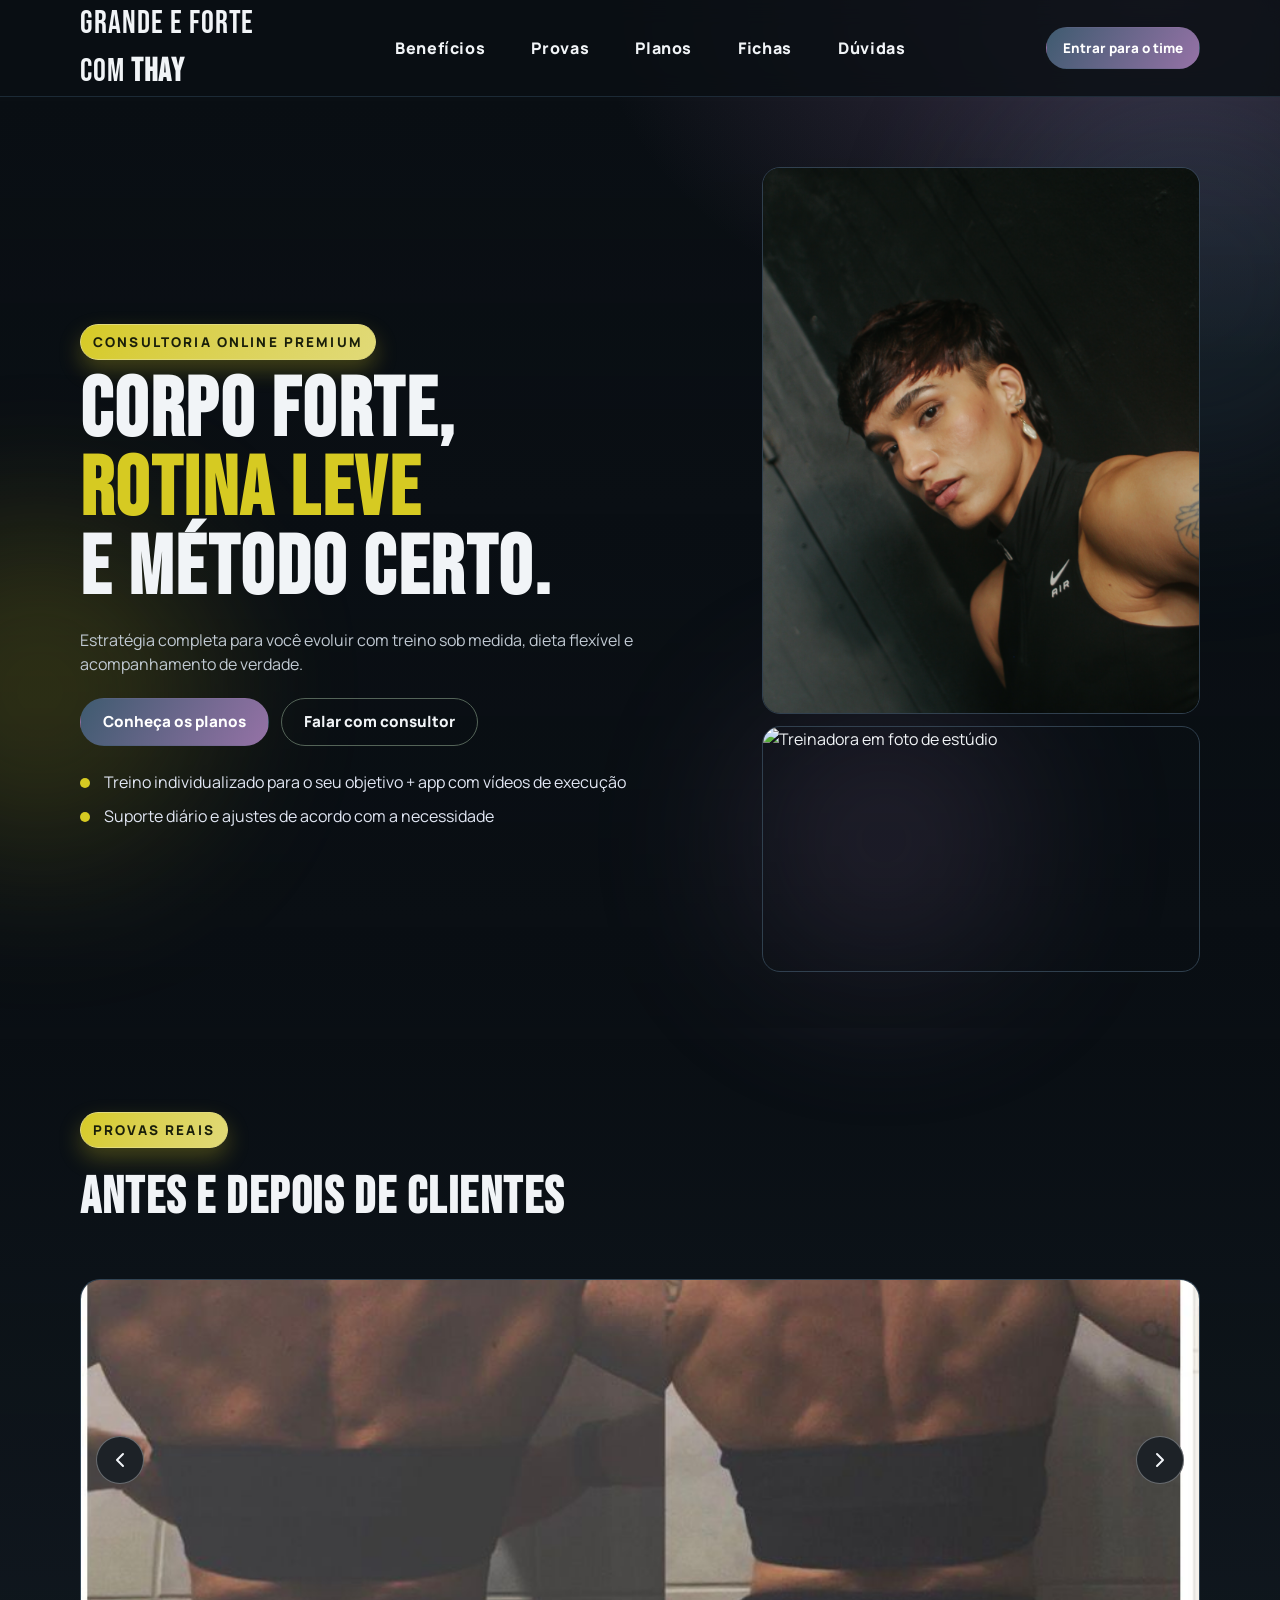
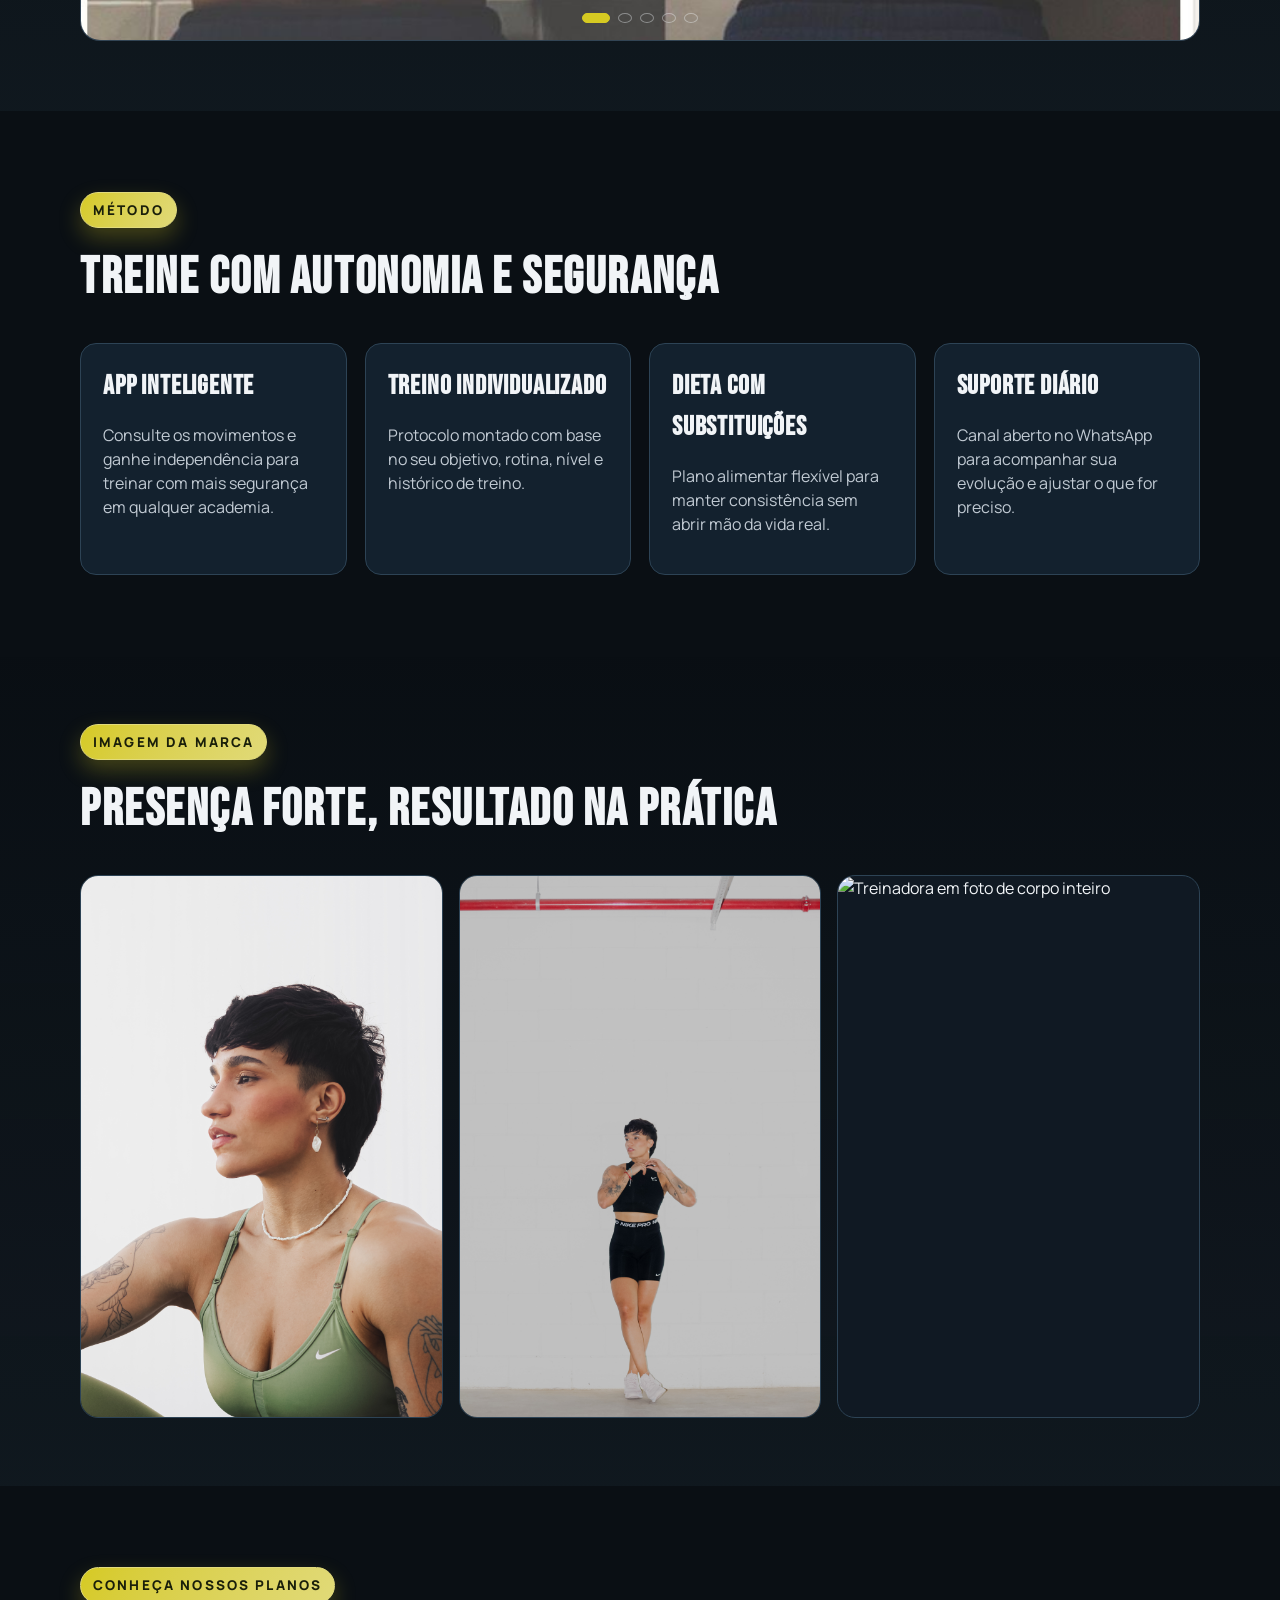
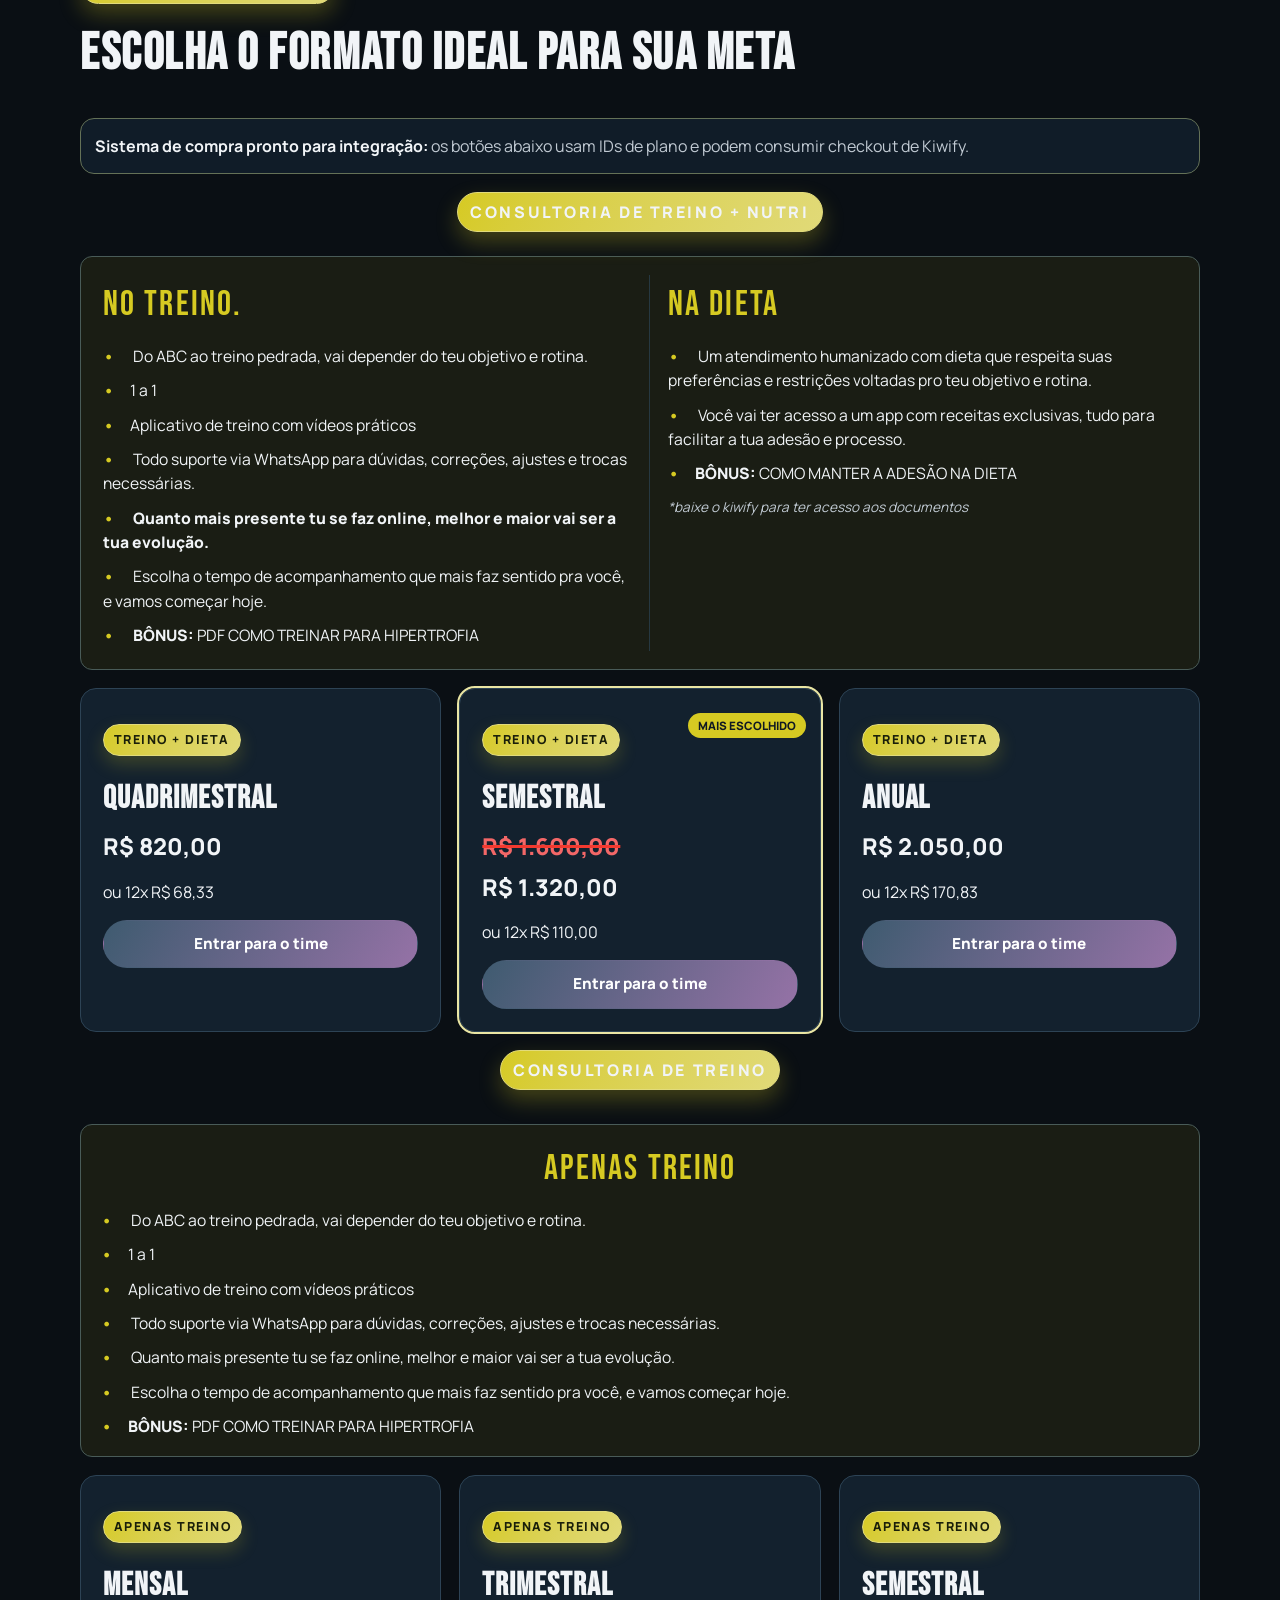
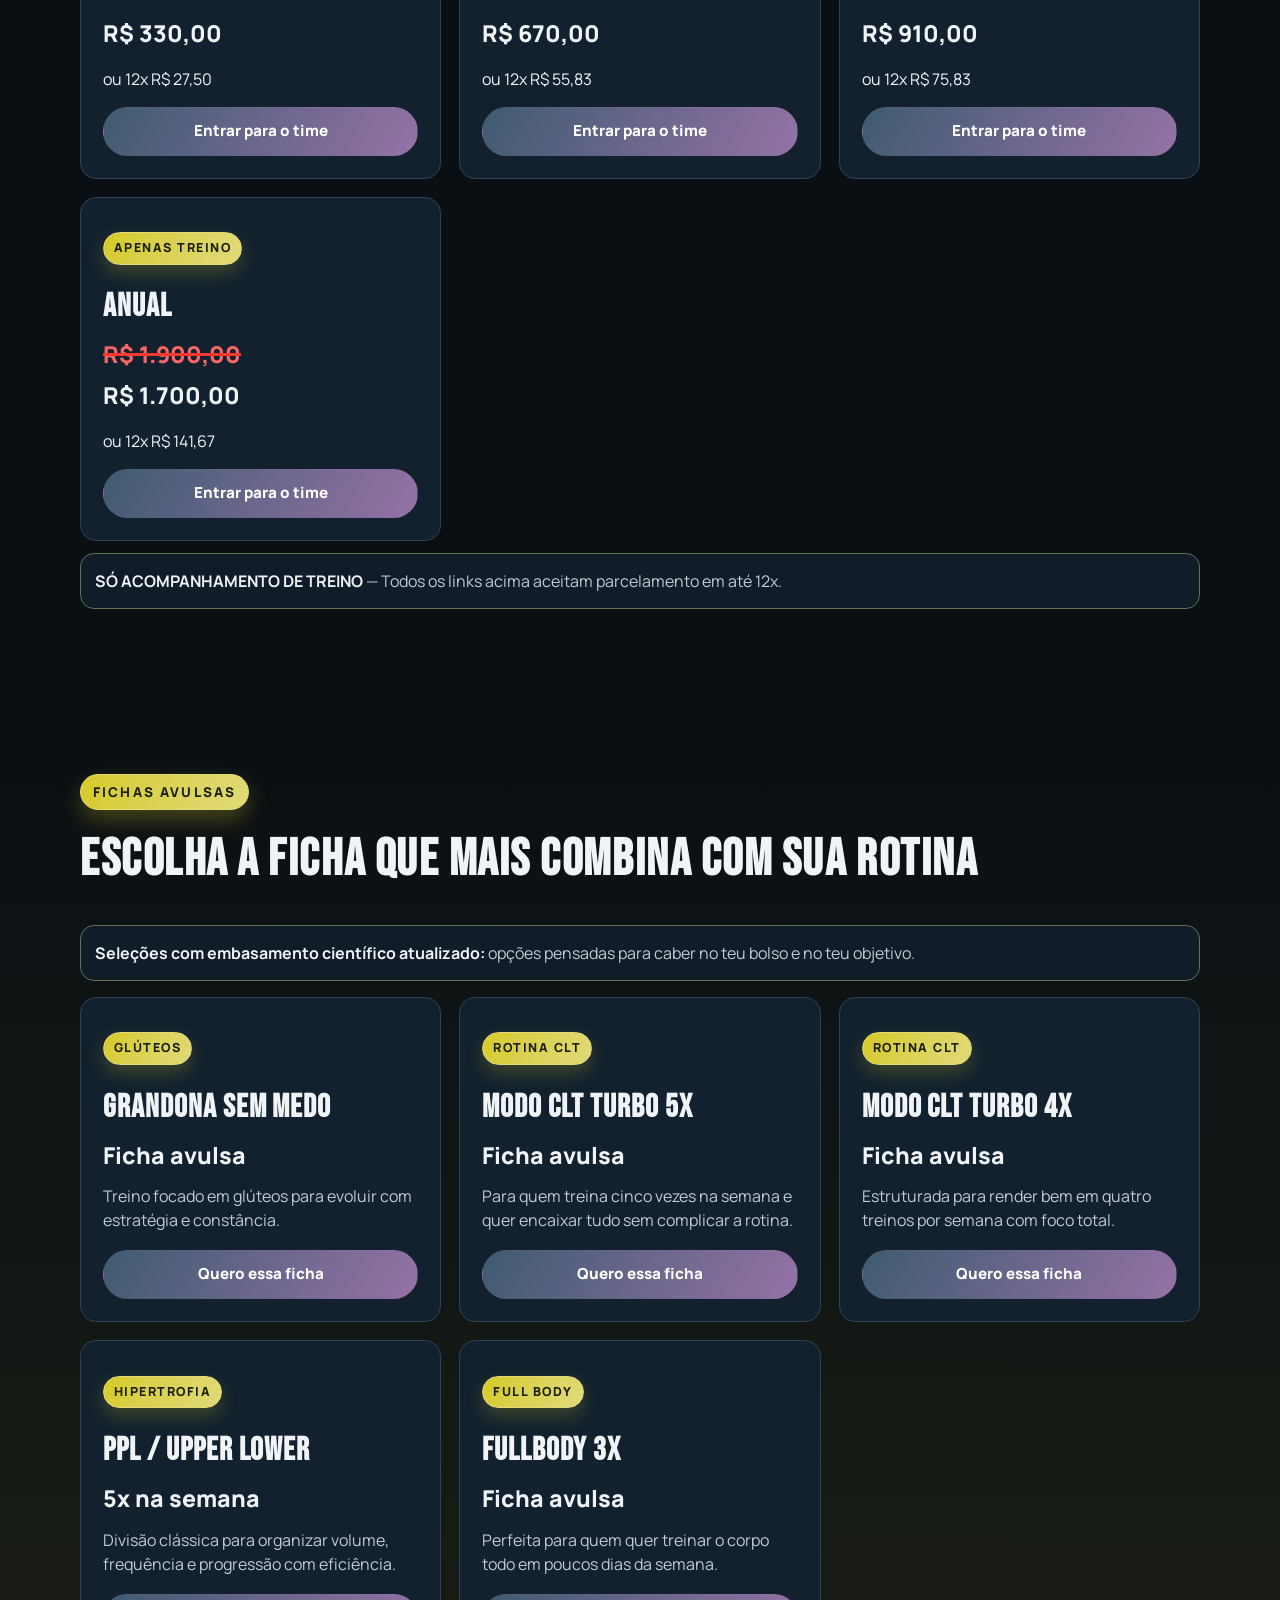
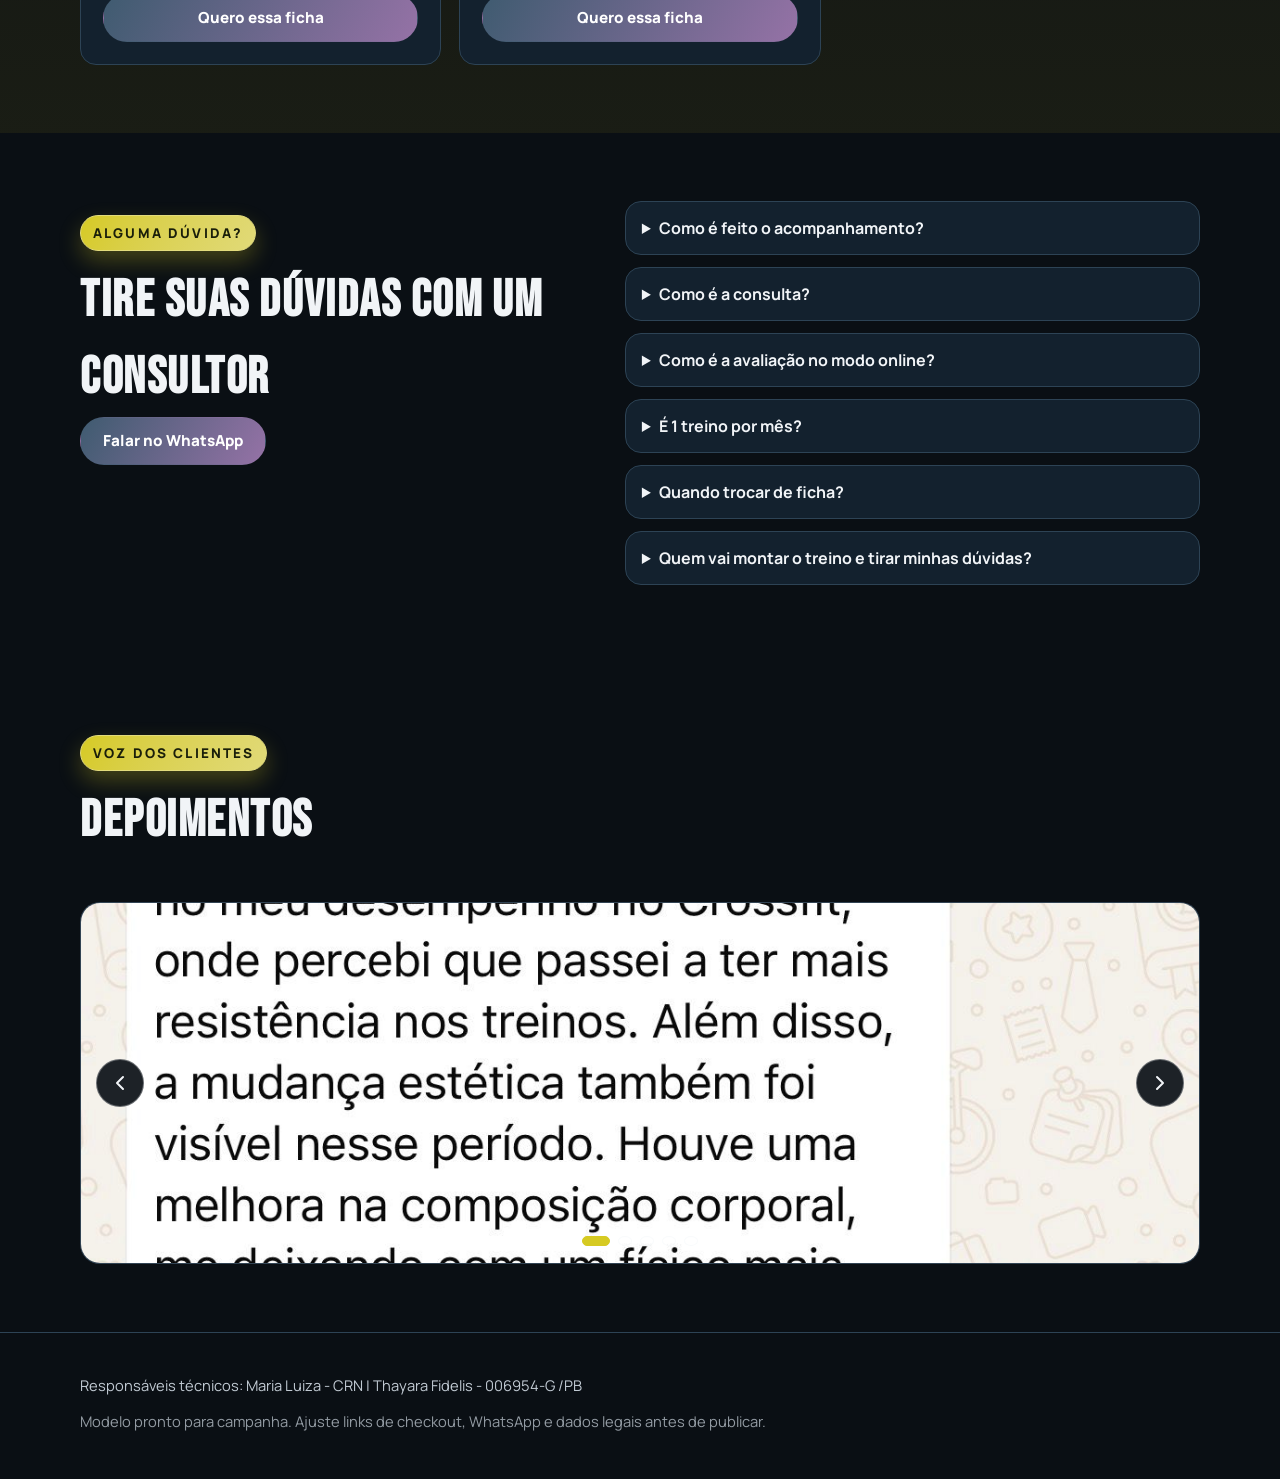
==== commit e705c0fa: "Add 12x installment display and promotional old prices" ====
--- a/index.html
+++ b/index.html
@@ -23,7 +23,7 @@
 
     <header class="site-header">
       <div class="container nav-wrap">
-        <a class="brand" href="#inicio">THAY TEAM</a>
+        <a class="brand" href="#inicio">GRANDE E FORTE<br>COM <span><b>Thay</b></span></a>
         <nav class="site-nav" aria-label="Navegação principal">
           <a href="#beneficios">Benefícios</a>
           <a href="#provas">Provas</a>
@@ -332,6 +332,7 @@
               <p class="plan-tag">TREINO + DIETA</p>
               <h3>Quadrimestral</h3>
               <p class="plan-price">R$ 820,00</p>
+              <p class="plan-installment"></p>
               <a
                 class="btn btn-block buy-btn"
                 href="#"
@@ -344,7 +345,9 @@
               <p class="ribbon">Mais escolhido</p>
               <p class="plan-tag">TREINO + DIETA</p>
               <h3>Semestral</h3>
+              <p class="plan-price plan-price-old">R$ 1.600,00</p>
               <p class="plan-price">R$ 1.320,00</p>
+              <p class="plan-installment"></p>
               <a
                 class="btn btn-block buy-btn"
                 href="#"
@@ -357,6 +360,7 @@
               <p class="plan-tag">TREINO + DIETA</p>
               <h3>Anual</h3>
               <p class="plan-price">R$ 2.050,00</p>
+              <p class="plan-installment"></p>
               <a class="btn btn-block buy-btn" href="#" data-plan-id="td-anual"
                 >Entrar para o time</a
               >
@@ -395,6 +399,7 @@
               <p class="plan-tag">APENAS TREINO</p>
               <h3>Mensal</h3>
               <p class="plan-price">R$ 330,00</p>
+              <p class="plan-installment"></p>
               <a
                 class="btn btn-block buy-btn"
                 href="https://pay.kiwify.com.br/yvT0okE"
@@ -409,6 +414,7 @@
               <p class="plan-tag">APENAS TREINO</p>
               <h3>Trimestral</h3>
               <p class="plan-price">R$ 670,00</p>
+              <p class="plan-installment"></p>
               <a
                 class="btn btn-block buy-btn"
                 href="https://pay.kiwify.com.br/ZcnthD9"
@@ -423,6 +429,7 @@
               <p class="plan-tag">APENAS TREINO</p>
               <h3>Semestral</h3>
               <p class="plan-price">R$ 910,00</p>
+              <p class="plan-installment"></p>
               <a
                 class="btn btn-block buy-btn"
                 href="https://pay.kiwify.com.br/8hdzCp2"
@@ -435,7 +442,9 @@
             <article class="plan-card reveal">
               <p class="plan-tag">APENAS TREINO</p>
               <h3>Anual</h3>
+              <p class="plan-price plan-price-old">R$ 1.900,00</p>
               <p class="plan-price">R$ 1.700,00</p>
+              <p class="plan-installment"></p>
               <a
                 class="btn btn-block buy-btn"
                 href="https://pay.kiwify.com.br/eLFnH59"
--- a/styles.css
+++ b/styles.css
@@ -571,6 +571,16 @@
   margin: 0 0 12px;
 }
 
+.plan-price-old {
+  color: #ff6b6b;
+  text-decoration: line-through;
+  text-decoration-thickness: 3px;
+  text-decoration-color: #ff3b30;
+  text-decoration-skip-ink: none;
+  margin-bottom: 6px;
+  opacity: 0.95;
+}
+
 .plan-card ul {
   list-style: none;
   padding: 0;
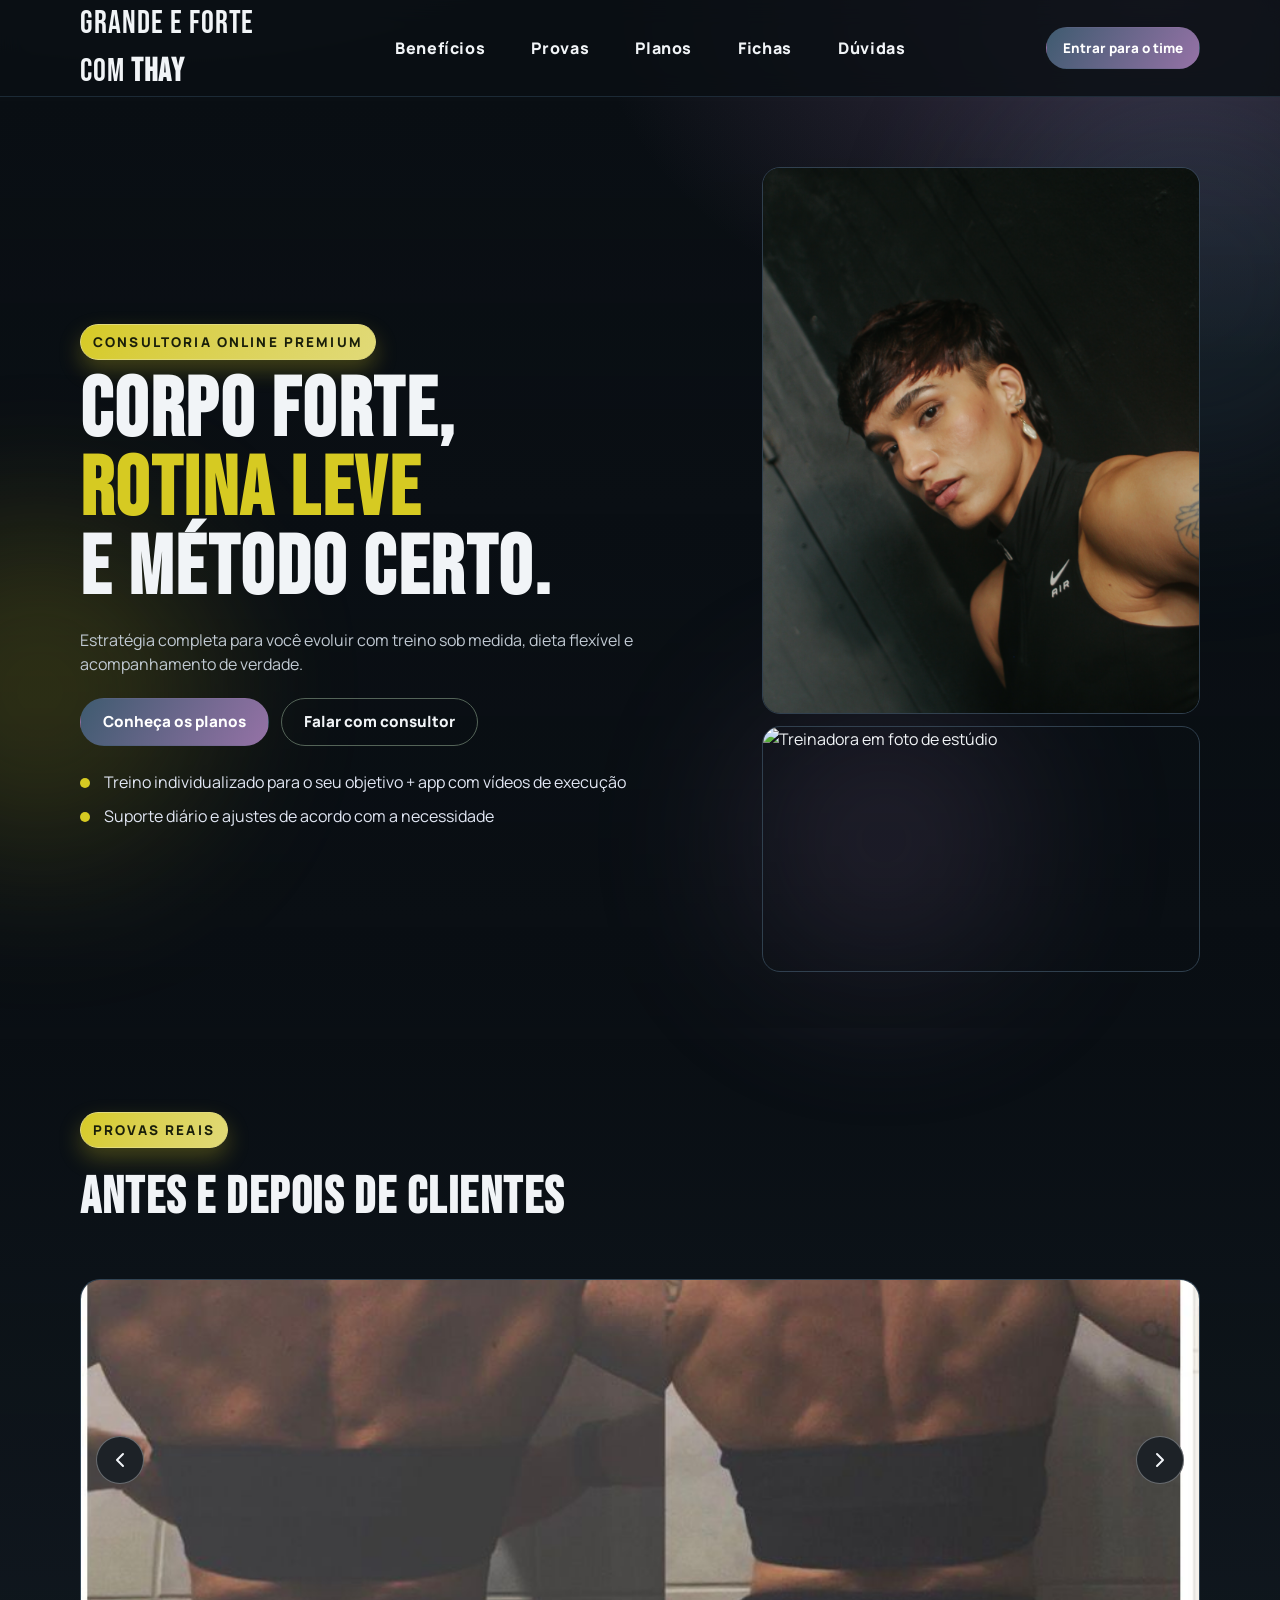
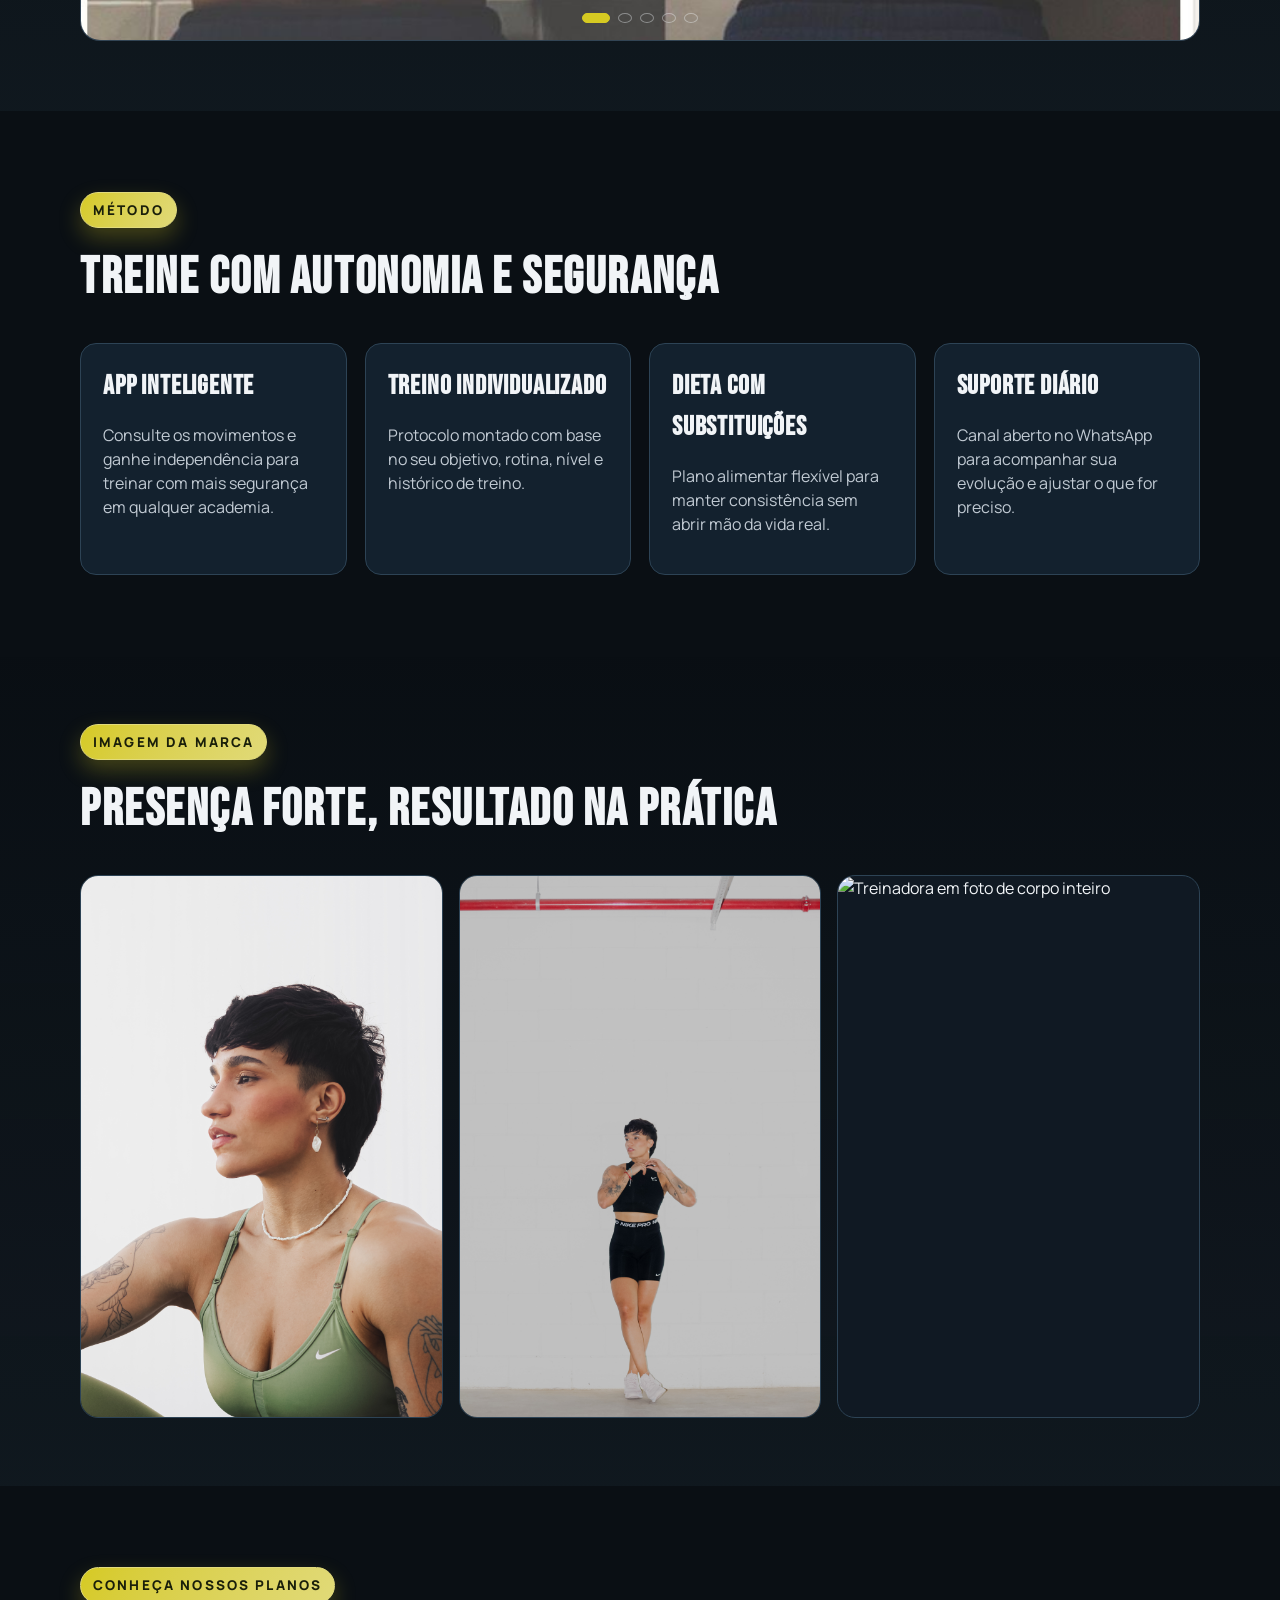
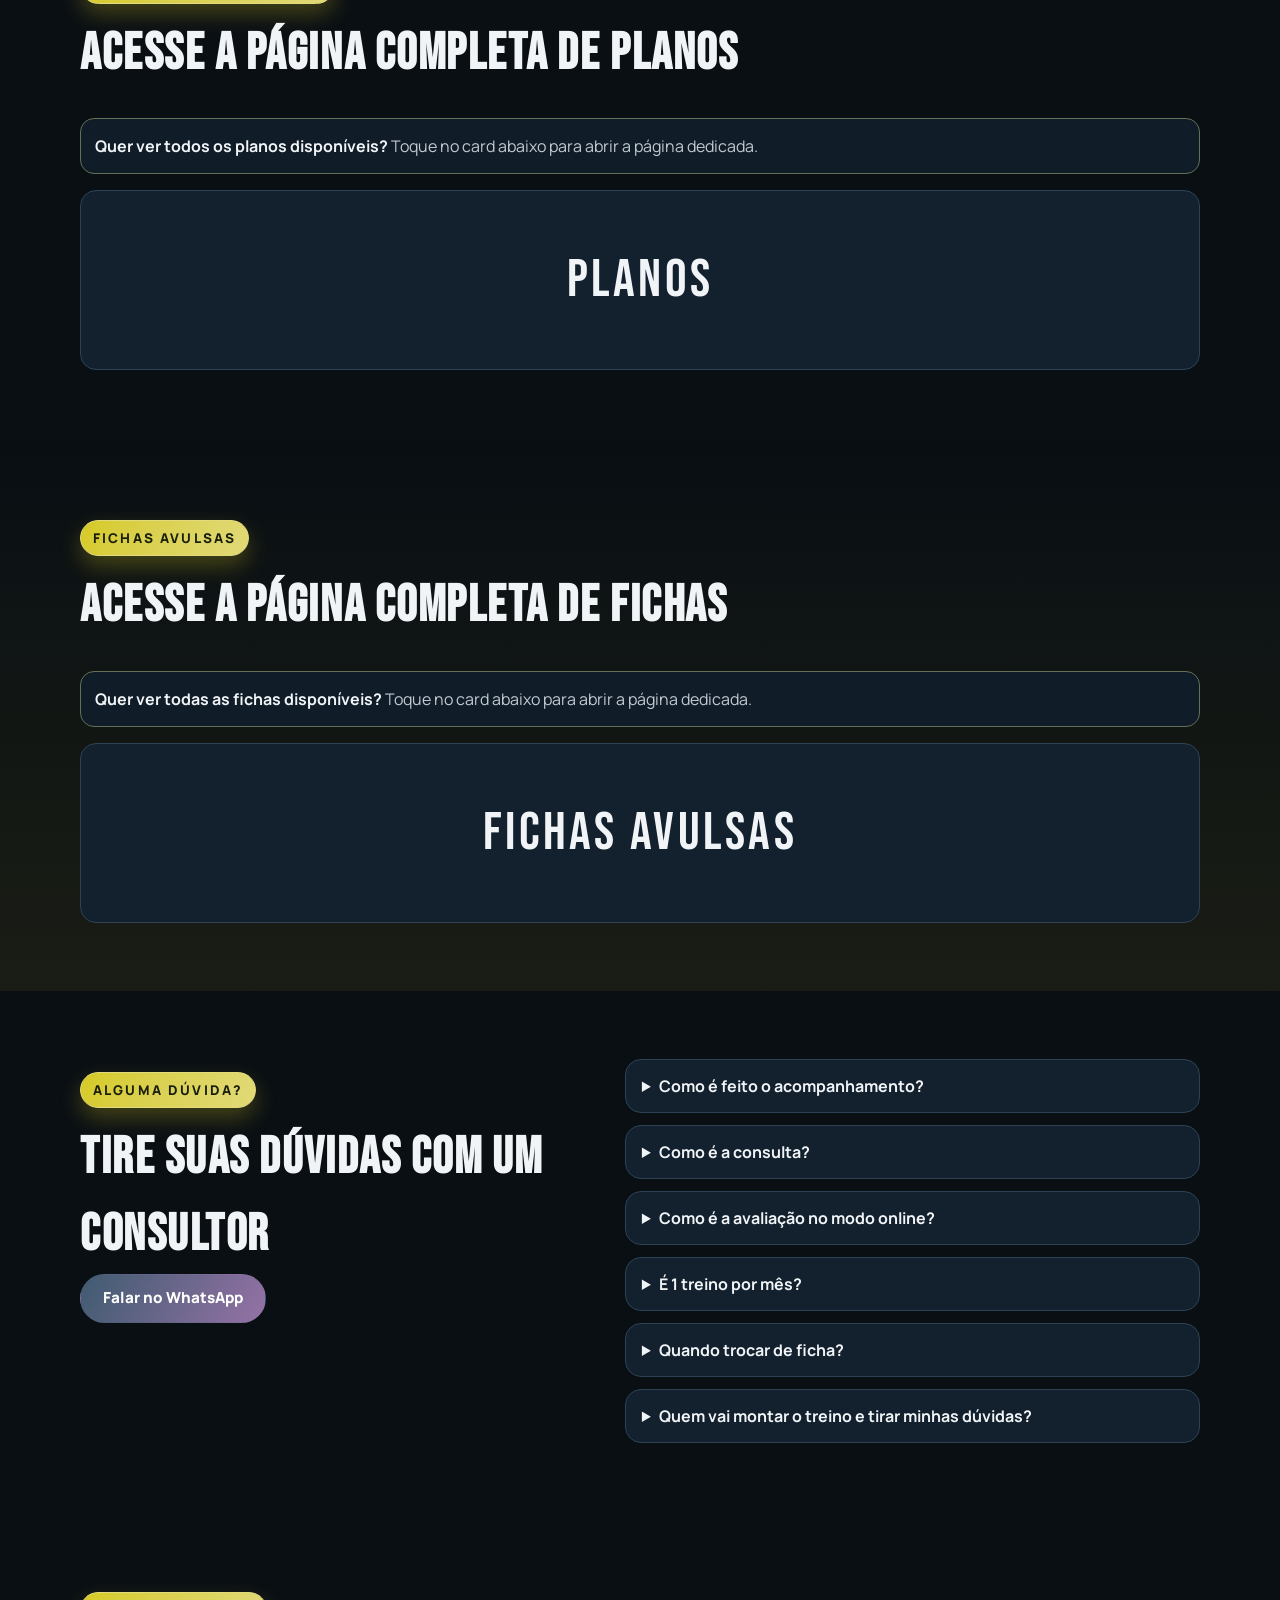
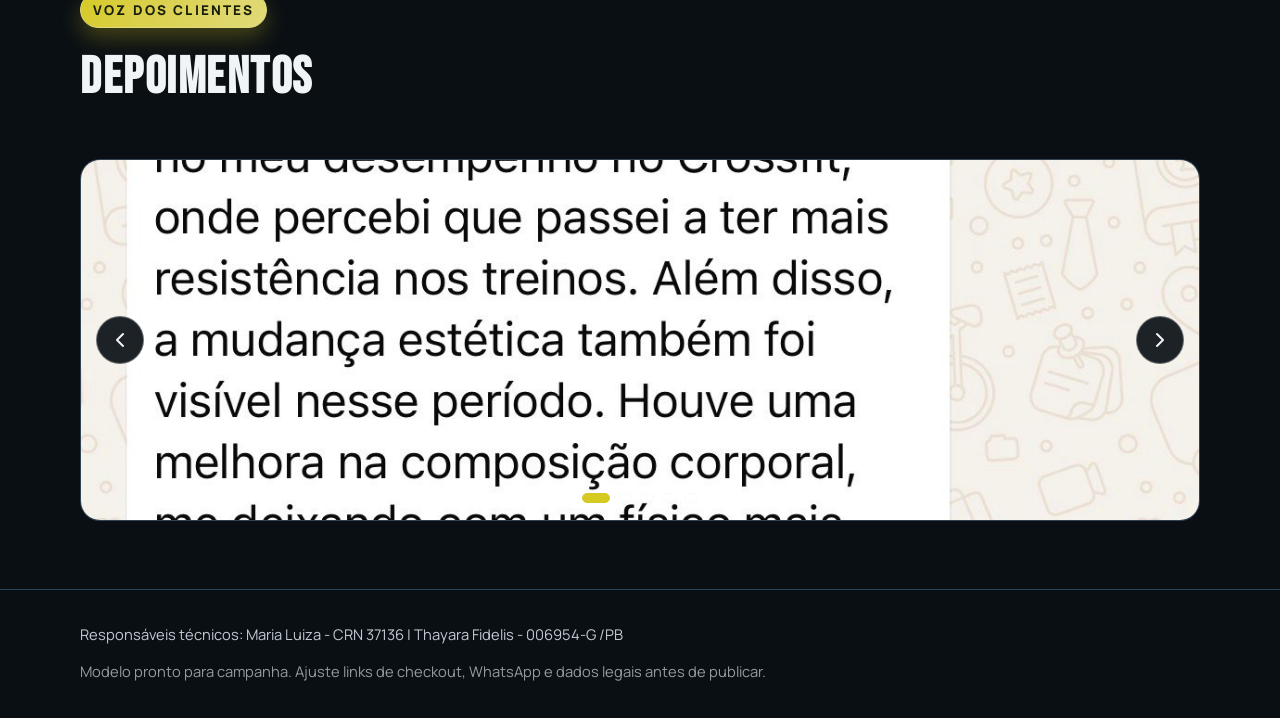
==== commit fe296839: "atlz" ====
--- a/index.html
+++ b/index.html
@@ -27,11 +27,11 @@
         <nav class="site-nav" aria-label="Navegação principal">
           <a href="#beneficios">Benefícios</a>
           <a href="#provas">Provas</a>
-          <a href="#planos">Planos</a>
-          <a href="#fichas">Fichas</a>
+          <a href="planos.html">Planos</a>
+          <a href="fichas.html">Fichas</a>
           <a href="#faq">Dúvidas</a>
         </nav>
-        <a class="btn btn-small" href="#planos">Entrar para o time</a>
+        <a class="btn btn-small" href="planos.html">Entrar para o time</a>
       </div>
     </header>
 
@@ -50,7 +50,7 @@
               flexível e acompanhamento de verdade.
             </p>
             <div class="hero-actions">
-              <a class="btn" href="#planos">Conheça os planos</a>
+              <a class="btn" href="planos.html">Conheça os planos</a>
               <a
                 class="btn btn-ghost"
                 href="https://wa.me/558399848498?text=Ol%C3%A1%2C%20vim%20pelo%20site%20e%20quero%20entrar%20para%20o%20time.%20Pode%20me%20passar%20mais%20informa%C3%A7%C3%B5es%3F"
@@ -266,299 +266,38 @@
         <div class="container">
           <div class="section-head reveal">
             <p class="eyebrow">Conheça nossos planos</p>
-            <h2>Escolha o formato ideal para sua meta</h2>
+            <h2>Acesse a página completa de planos</h2>
           </div>
 
           <div class="checkout-note reveal">
-            <strong>Sistema de compra pronto para integração:</strong>
-            os botões abaixo usam IDs de plano e podem consumir checkout de
-            Kiwify.
-          </div>
-
-          <div class="plan-selector" aria-hidden="true">
-            <span class="selector-label eyebrow"
-              >consultoria de treino + nutri</span
-            >
-          </div>
-          <div class="plan-details plan-details-split">
-            <div class="detail-column">
-              <p class="detail-title">No treino.</p>
-              <ul>
-                <li>
-                  Do ABC ao treino pedrada, vai depender do teu objetivo e
-                  rotina.
-                </li>
-                <li>1 a 1</li>
-                <li>Aplicativo de treino com vídeos práticos</li>
-                <li>
-                  Todo suporte via WhatsApp para dúvidas, correções, ajustes e
-                  trocas necessárias.
-                </li>
-                <li>
-                  <strong
-                    >Quanto mais presente tu se faz online, melhor e maior vai
-                    ser a tua evolução.</strong
-                  >
-                </li>
-                <li>
-                  Escolha o tempo de acompanhamento que mais faz sentido pra
-                  você, e vamos começar hoje.
-                </li>
-                <li>
-                  <strong>BÔNUS:</strong> PDF COMO TREINAR PARA HIPERTROFIA
-                </li>
-              </ul>
-            </div>
-            <div class="detail-column">
-              <p class="detail-title">NA DIETA</p>
-              <ul>
-                <li>
-                  Um atendimento humanizado com dieta que respeita suas
-                  preferências e restrições voltadas pro teu objetivo e rotina.
-                </li>
-                <li>
-                  Você vai ter acesso a um app com receitas exclusivas, tudo
-                  para facilitar a tua adesão e processo.
-                </li>
-                <li><strong>BÔNUS:</strong> COMO MANTER A ADESÃO NA DIETA</li>
-              </ul>
-              <p class="detail-note">
-                *baixe o kiwify para ter acesso aos documentos
-              </p>
-            </div>
-          </div>
-          <div class="plan-grid">
-            <article class="plan-card reveal">
-              <p class="plan-tag">TREINO + DIETA</p>
-              <h3>Quadrimestral</h3>
-              <p class="plan-price">R$ 820,00</p>
-              <p class="plan-installment"></p>
-              <a
-                class="btn btn-block buy-btn"
-                href="#"
-                data-plan-id="td-quadrimestral"
-                >Entrar para o time</a
-              >
-            </article>
-
-            <article class="plan-card popular reveal delay-1">
-              <p class="ribbon">Mais escolhido</p>
-              <p class="plan-tag">TREINO + DIETA</p>
-              <h3>Semestral</h3>
-              <p class="plan-price plan-price-old">R$ 1.600,00</p>
-              <p class="plan-price">R$ 1.320,00</p>
-              <p class="plan-installment"></p>
-              <a
-                class="btn btn-block buy-btn"
-                href="#"
-                data-plan-id="td-semestral"
-                >Entrar para o time</a
-              >
-            </article>
-
-            <article class="plan-card reveal delay-2">
-              <p class="plan-tag">TREINO + DIETA</p>
-              <h3>Anual</h3>
-              <p class="plan-price">R$ 2.050,00</p>
-              <p class="plan-installment"></p>
-              <a class="btn btn-block buy-btn" href="#" data-plan-id="td-anual"
-                >Entrar para o time</a
-              >
-            </article>
-          </div>
-
-          <div class="plan-selector" aria-hidden="true">
-            <span class="selector-label eyebrow">Consultoria de Treino</span>
-            <div class="selector-options"></div>
-          </div>
-          <div class="plan-details">
-            <p class="detail-title" style="display: flex; align-items: center; justify-content: center;">Apenas treino</p>
-            <ul>
-              <li>
-                Do ABC ao treino pedrada, vai depender do teu objetivo e rotina.
-              </li>
-              <li>1 a 1</li>
-              <li>Aplicativo de treino com vídeos práticos</li>
-              <li>
-                Todo suporte via WhatsApp para dúvidas, correções, ajustes e
-                trocas necessárias.
-              </li>
-              <li>
-                Quanto mais presente tu se faz online, melhor e maior vai ser a
-                tua evolução.
-              </li>
-              <li>
-                Escolha o tempo de acompanhamento que mais faz sentido pra você,
-                e vamos começar hoje.
-              </li>
-              <li><strong>BÔNUS:</strong> PDF COMO TREINAR PARA HIPERTROFIA</li>
-            </ul>
-          </div>
-          <div class="plan-grid second-row">
-            <article class="plan-card reveal">
-              <p class="plan-tag">APENAS TREINO</p>
-              <h3>Mensal</h3>
-              <p class="plan-price">R$ 330,00</p>
-              <p class="plan-installment"></p>
-              <a
-                class="btn btn-block buy-btn"
-                href="https://pay.kiwify.com.br/yvT0okE"
-                data-plan-id="t-mensal"
-                target="_blank"
-                rel="noreferrer"
-                >Entrar para o time</a
-              >
-            </article>
-
-            <article class="plan-card reveal delay-1">
-              <p class="plan-tag">APENAS TREINO</p>
-              <h3>Trimestral</h3>
-              <p class="plan-price">R$ 670,00</p>
-              <p class="plan-installment"></p>
-              <a
-                class="btn btn-block buy-btn"
-                href="https://pay.kiwify.com.br/ZcnthD9"
-                data-plan-id="t-trimestral"
-                target="_blank"
-                rel="noreferrer"
-                >Entrar para o time</a
-              >
-            </article>
-
-            <article class="plan-card reveal delay-2">
-              <p class="plan-tag">APENAS TREINO</p>
-              <h3>Semestral</h3>
-              <p class="plan-price">R$ 910,00</p>
-              <p class="plan-installment"></p>
-              <a
-                class="btn btn-block buy-btn"
-                href="https://pay.kiwify.com.br/8hdzCp2"
-                data-plan-id="t-semestral"
-                target="_blank"
-                rel="noreferrer"
-                >Entrar para o time</a
-              >
-            </article>
-            <article class="plan-card reveal">
-              <p class="plan-tag">APENAS TREINO</p>
-              <h3>Anual</h3>
-              <p class="plan-price plan-price-old">R$ 1.900,00</p>
-              <p class="plan-price">R$ 1.700,00</p>
-              <p class="plan-installment"></p>
-              <a
-                class="btn btn-block buy-btn"
-                href="https://pay.kiwify.com.br/eLFnH59"
-                data-plan-id="t-anual"
-                target="_blank"
-                rel="noreferrer"
-                >Entrar para o time</a
-              >
-            </article>
-          </div>
+            <strong>Quer ver todos os planos disponíveis?</strong>
+            Toque no card abaixo para abrir a página dedicada.
+          </div>
+
+          <div class="plan-grid avulsas-grid-single">
+            <a class="fichas-route-card reveal" href="planos.html">
+              <span>Planos</span>
+            </a>
+          </div>
+        </div>
+      </section>
+
+      <section class="avulsas" id="fichas">
+        <div class="container">
+          <div class="section-head reveal">
+            <p class="eyebrow">Fichas avulsas</p>
+            <h2>Acesse a página completa de fichas</h2>
+          </div>
+
           <div class="checkout-note reveal">
-            <strong>SÓ ACOMPANHAMENTO DE TREINO</strong> — Todos os links acima
-            aceitam parcelamento em até 12x.
-          </div>
-        </div>
-      </section>
-
-      <section class="avulsas" id="fichas">
-        <div class="container">
-          <div class="section-head reveal">
-            <p class="eyebrow">Fichas avulsas</p>
-            <h2>Escolha a ficha que mais combina com sua rotina</h2>
-          </div>
-
-          <div class="checkout-note reveal">
-            <strong>Seleções com embasamento científico atualizado:</strong>
-            opções pensadas para caber no teu bolso e no teu objetivo.
-          </div>
-
-          <div class="plan-grid avulsas-grid">
-            <article class="plan-card reveal">
-              <p class="plan-tag">GLÚTEOS</p>
-              <h3>Grandona sem medo</h3>
-              <p class="plan-price">Ficha avulsa</p>
-              <p class="avulsas-copy">
-                Treino focado em glúteos para evoluir com estratégia e
-                constância.
-              </p>
-              <a
-                class="btn btn-block buy-btn"
-                href="https://pages.mfitpersonal.com.br/p/2krh"
-                target="_blank"
-                rel="noreferrer"
-                >Quero essa ficha</a
-              >
-            </article>
-
-            <article class="plan-card reveal delay-1">
-              <p class="plan-tag">ROTINA CLT</p>
-              <h3>Modo CLT Turbo 5x</h3>
-              <p class="plan-price">Ficha avulsa</p>
-              <p class="avulsas-copy">
-                Para quem treina cinco vezes na semana e quer encaixar tudo sem
-                complicar a rotina.
-              </p>
-              <a
-                class="btn btn-block buy-btn"
-                href="https://pages.mfitpersonal.com.br/p/2krc"
-                target="_blank"
-                rel="noreferrer"
-                >Quero essa ficha</a
-              >
-            </article>
-
-            <article class="plan-card reveal delay-2">
-              <p class="plan-tag">ROTINA CLT</p>
-              <h3>Modo CLT Turbo 4x</h3>
-              <p class="plan-price">Ficha avulsa</p>
-              <p class="avulsas-copy">
-                Estruturada para render bem em quatro treinos por semana com
-                foco total.
-              </p>
-              <a
-                class="btn btn-block buy-btn"
-                href="https://pages.mfitpersonal.com.br/p/2kr7"
-                target="_blank"
-                rel="noreferrer"
-                >Quero essa ficha</a
-              >
-            </article>
-
-            <article class="plan-card reveal">
-              <p class="plan-tag">HIPERTROFIA</p>
-              <h3>PPL / Upper Lower</h3>
-              <p class="plan-price">5x na semana</p>
-              <p class="avulsas-copy">
-                Divisão clássica para organizar volume, frequência e progressão
-                com eficiência.
-              </p>
-              <a
-                class="btn btn-block buy-btn"
-                href="https://pages.mfitpersonal.com.br/p/2kr6"
-                target="_blank"
-                rel="noreferrer"
-                >Quero essa ficha</a
-              >
-            </article>
-
-            <article class="plan-card reveal delay-1">
-              <p class="plan-tag">FULL BODY</p>
-              <h3>Fullbody 3x</h3>
-              <p class="plan-price">Ficha avulsa</p>
-              <p class="avulsas-copy">
-                Perfeita para quem quer treinar o corpo todo em poucos dias da
-                semana.
-              </p>
-              <a
-                class="btn btn-block buy-btn"
-                href="https://pages.mfitpersonal.com.br/p/2kr5"
-                target="_blank"
-                rel="noreferrer"
-                >Quero essa ficha</a
-              >
-            </article>
+            <strong>Quer ver todas as fichas disponíveis?</strong>
+            Toque no card abaixo para abrir a página dedicada.
+          </div>
+
+          <div class="plan-grid avulsas-grid-single">
+            <a class="fichas-route-card reveal" href="fichas.html">
+              <span>Fichas Avulsas</span>
+            </a>
           </div>
         </div>
       </section>
@@ -741,7 +480,7 @@
     <footer class="site-footer">
       <div class="container footer-wrap">
         <p>
-          Responsáveis técnicos: Maria Luiza - CRN | Thayara Fidelis - 006954-G
+          Responsáveis técnicos: Maria Luiza - CRN 37136 | Thayara Fidelis - 006954-G
           /PB
         </p>
         <p class="disclaimer">
--- a/styles.css
+++ b/styles.css
@@ -541,6 +541,37 @@
   grid-template-columns: repeat(3, minmax(0, 1fr));
 }
 
+.avulsas-grid-single {
+  grid-template-columns: 1fr;
+}
+
+.fichas-route-card {
+  width: 100%;
+  min-height: 180px;
+  border: 1px solid var(--line);
+  background: color-mix(in oklab, var(--card) 92%, #091018);
+  border-radius: 16px;
+  text-decoration: none;
+  display: flex;
+  align-items: center;
+  justify-content: center;
+  text-align: center;
+  transition: transform 0.22s ease, box-shadow 0.22s ease, border-color 0.22s ease;
+}
+
+.fichas-route-card span {
+  font-family: "Bebas Neue", sans-serif;
+  font-size: clamp(2rem, 5vw, 3.4rem);
+  letter-spacing: 0.06em;
+  color: var(--text);
+}
+
+.fichas-route-card:hover {
+  transform: translateY(-2px);
+  box-shadow: 0 12px 24px rgba(63, 91, 112, 0.35);
+  border-color: color-mix(in oklab, var(--accent) 45%, var(--line));
+}
+
 .avulsas-copy {
   color: var(--muted);
   margin: 0 0 18px;
@@ -622,7 +653,7 @@
 
 .site-footer {
   border-top: 1px solid var(--line);
-  padding: 26px 0 32px;
+  padding: 18px 0 22px;
 }
 
 .footer-wrap {
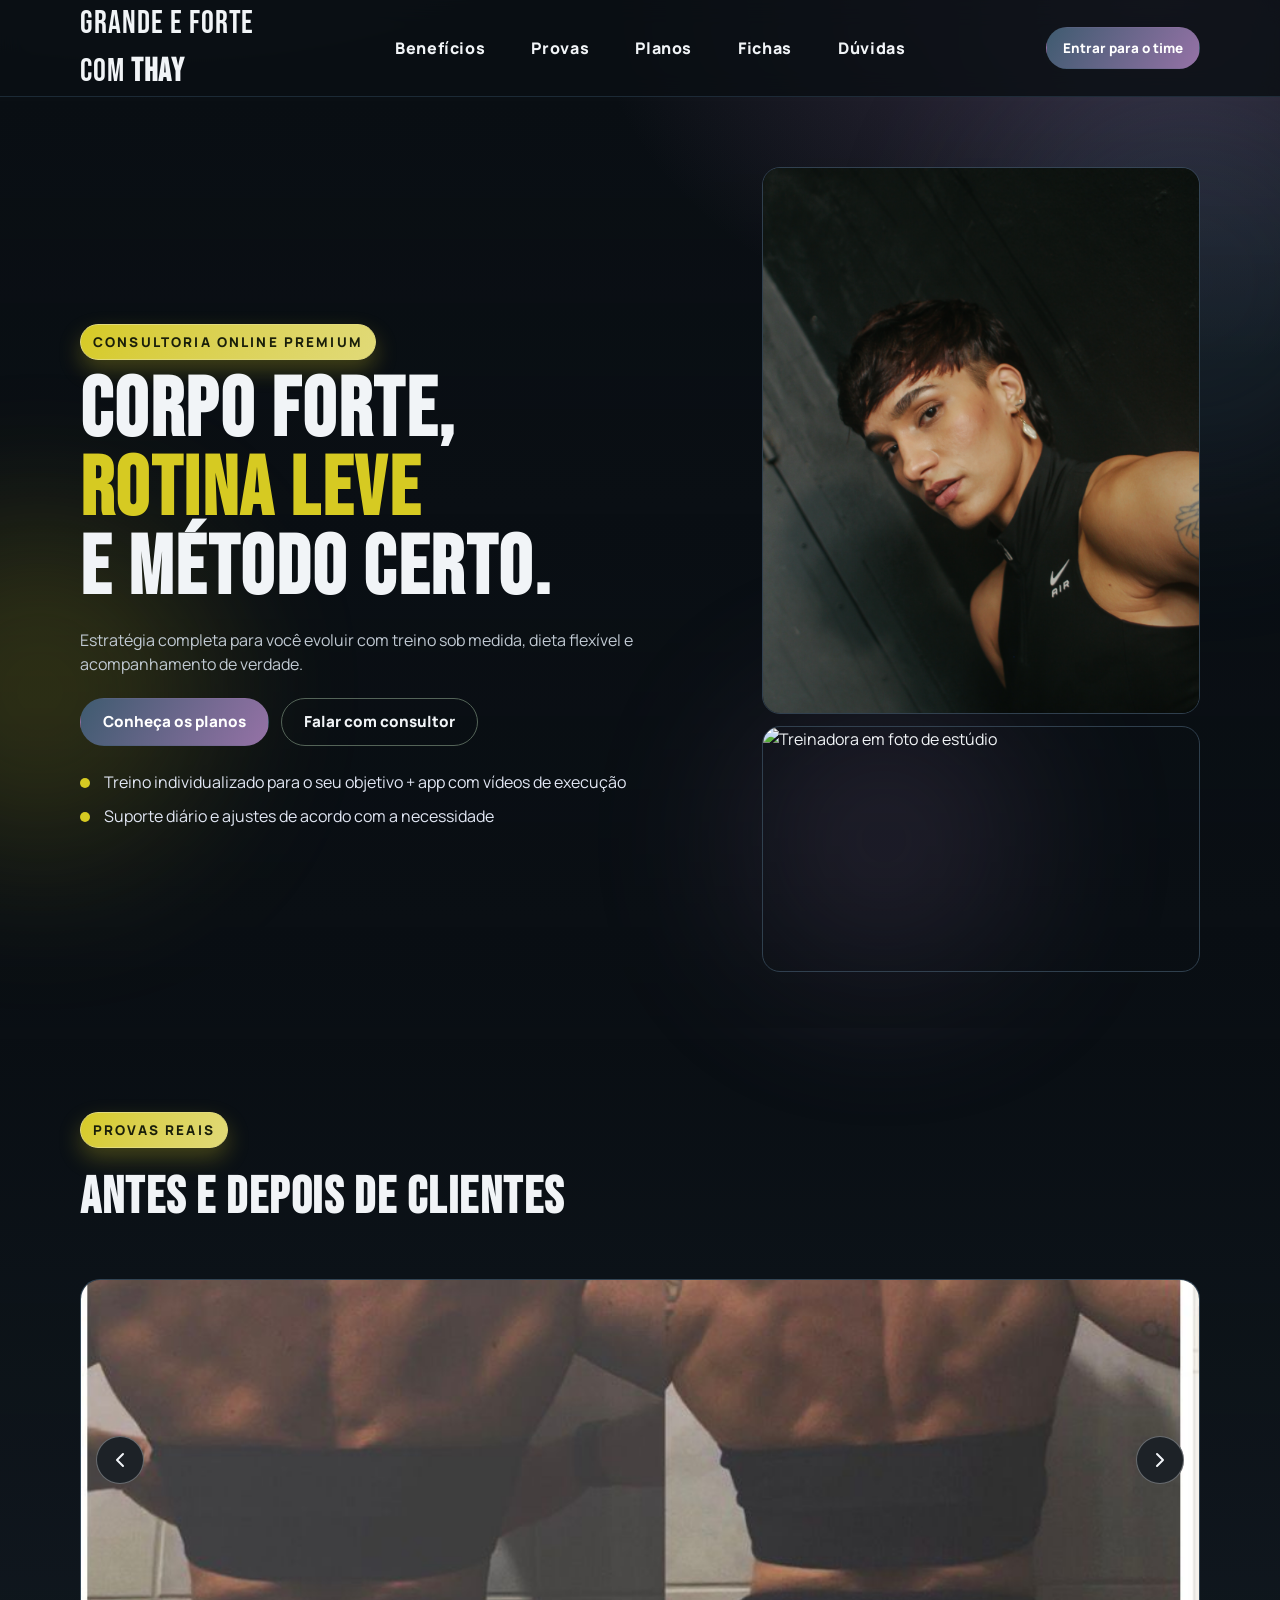
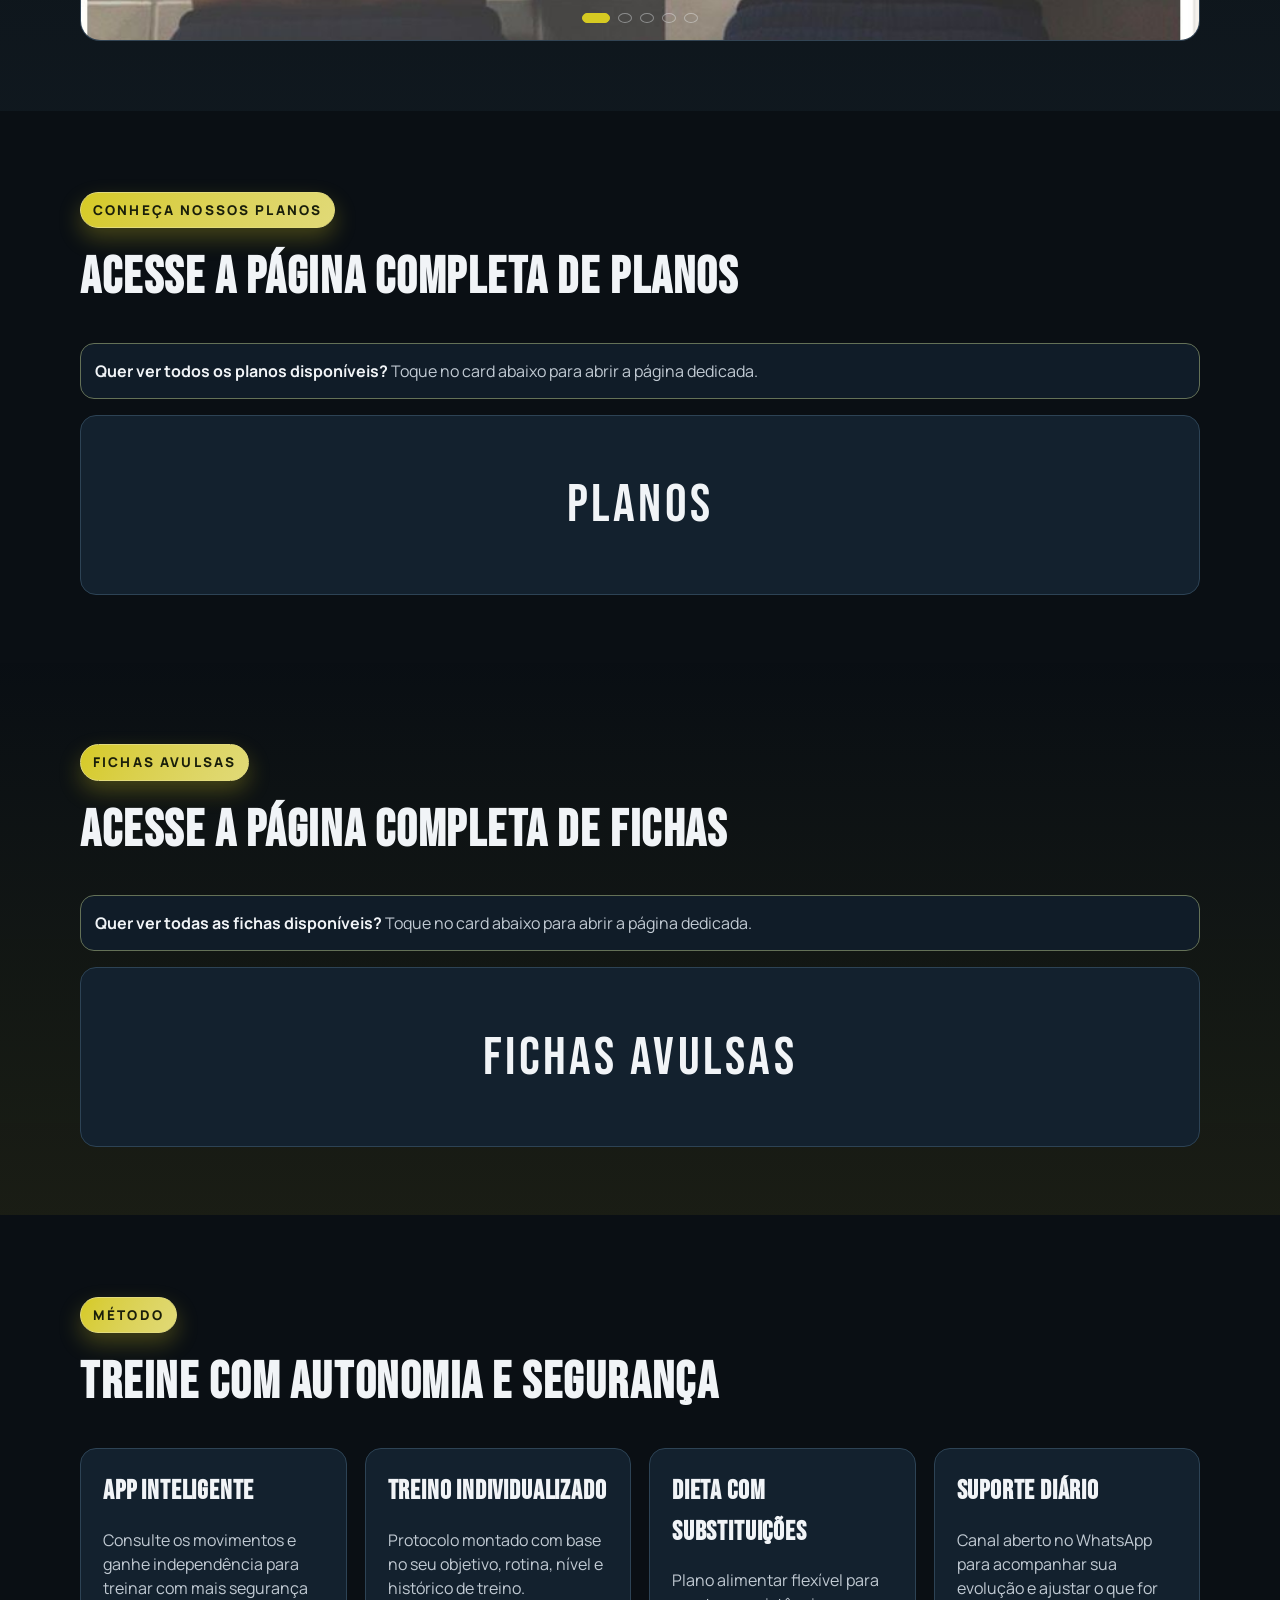
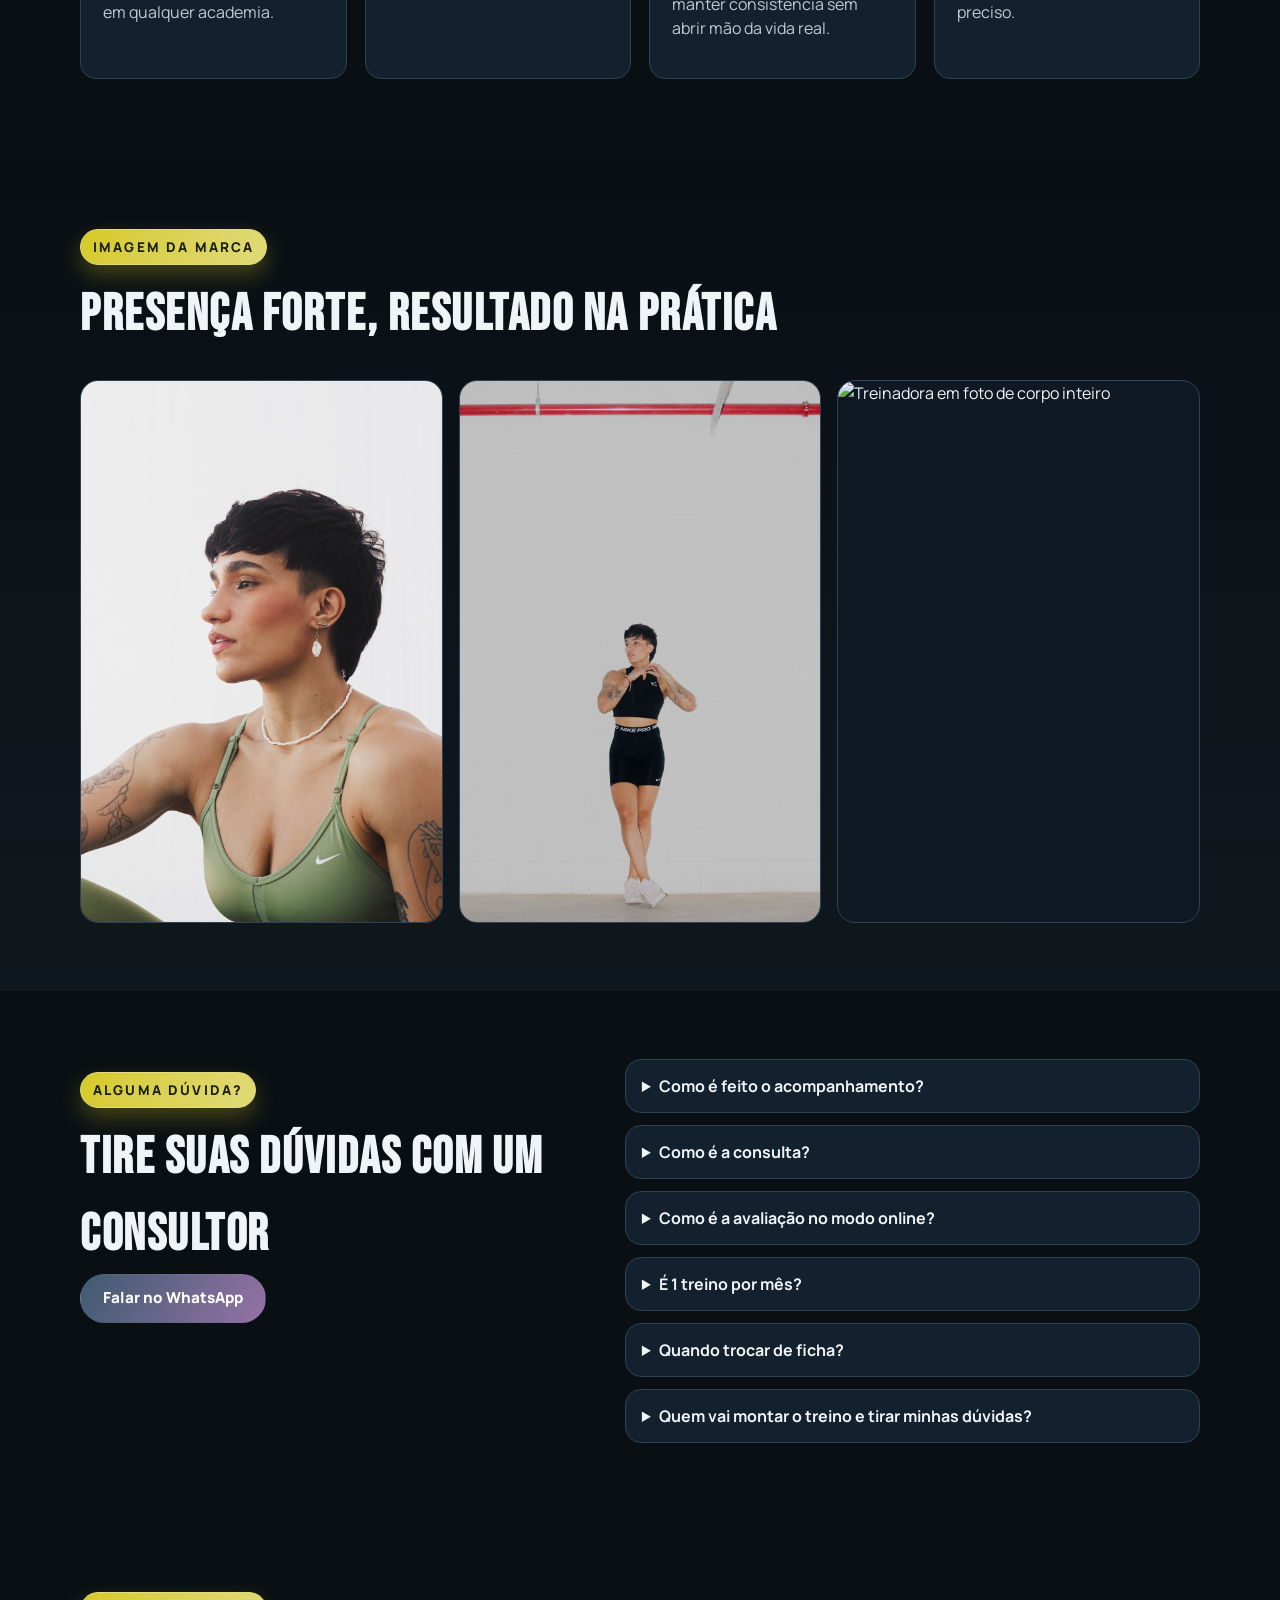
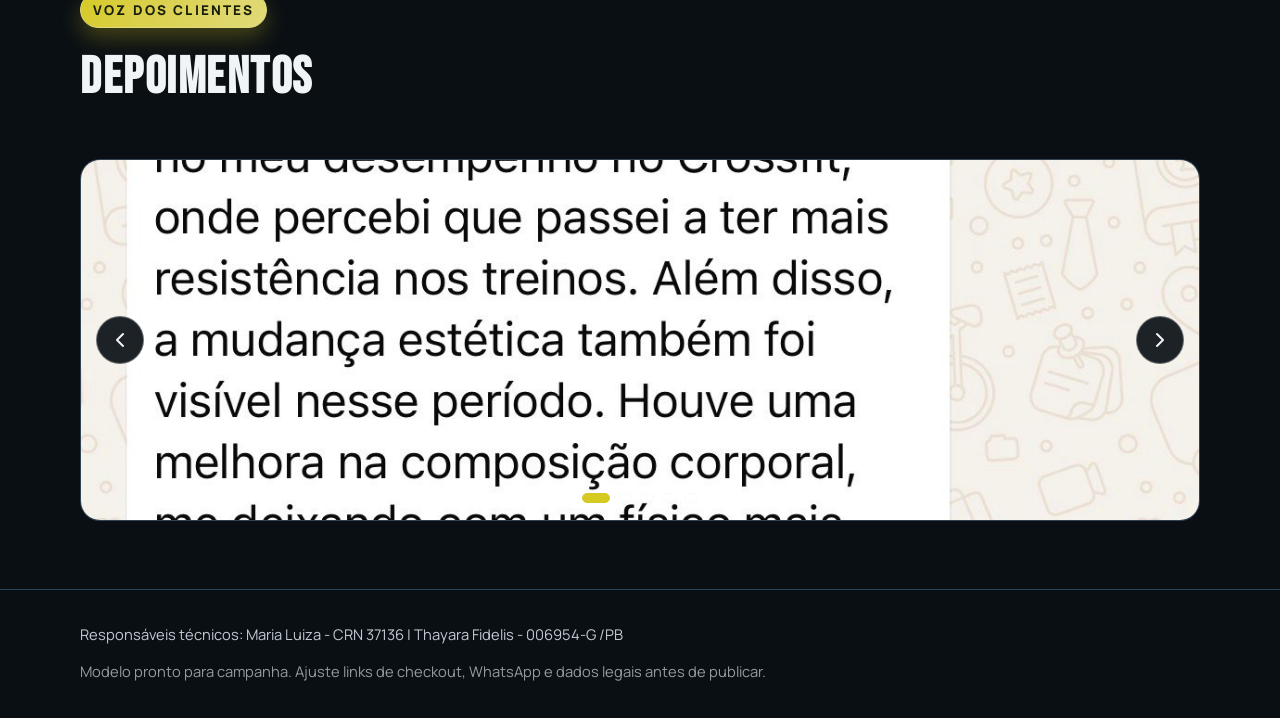
==== commit 355eb725: "atualização" ====
--- a/index.html
+++ b/index.html
@@ -1,495 +1,357 @@
 <!doctype html>
 <html lang="pt-BR">
-  <head>
-    <meta charset="UTF-8" />
-    <meta name="viewport" content="width=device-width, initial-scale=1.0" />
-    <title>Thay Fidelis | Consultoria Fitness Online</title>
-    <meta
-      name="description"
-      content="Consultoria fitness online com treino individualizado, dieta com substituições e suporte diário via WhatsApp."
-    />
-    <link rel="preconnect" href="https://fonts.googleapis.com" />
-    <link rel="preconnect" href="https://fonts.gstatic.com" crossorigin />
-    <link
-      href="https://fonts.googleapis.com/css2?family=Bebas+Neue&family=Manrope:wght@400;500;700;800&display=swap"
-      rel="stylesheet"
-    />
-    <link rel="stylesheet" href="styles.css" />
-  </head>
-  <body>
-    <div class="bg-glow bg-glow-1" aria-hidden="true"></div>
-    <div class="bg-glow bg-glow-2" aria-hidden="true"></div>
-    <div class="bg-glow bg-glow-3" aria-hidden="true"></div>
-
-    <header class="site-header">
-      <div class="container nav-wrap">
-        <a class="brand" href="#inicio">GRANDE E FORTE<br>COM <span><b>Thay</b></span></a>
-        <nav class="site-nav" aria-label="Navegação principal">
-          <a href="#beneficios">Benefícios</a>
-          <a href="#provas">Provas</a>
-          <a href="planos.html">Planos</a>
-          <a href="fichas.html">Fichas</a>
-          <a href="#faq">Dúvidas</a>
-        </nav>
-        <a class="btn btn-small" href="planos.html">Entrar para o time</a>
-      </div>
-    </header>
-
-    <main>
-      <section class="hero" id="inicio">
-        <div class="container hero-grid">
-          <div class="hero-copy reveal">
-            <p class="eyebrow">Consultoria online premium</p>
-            <h1>
-              Corpo forte,
-              <span>rotina leve</span>
-              e método certo.
-            </h1>
-            <p class="hero-text">
-              Estratégia completa para você evoluir com treino sob medida, dieta
-              flexível e acompanhamento de verdade.
-            </p>
-            <div class="hero-actions">
-              <a class="btn" href="planos.html">Conheça os planos</a>
-              <a
-                class="btn btn-ghost"
-                href="https://wa.me/558399848498?text=Ol%C3%A1%2C%20vim%20pelo%20site%20e%20quero%20entrar%20para%20o%20time.%20Pode%20me%20passar%20mais%20informa%C3%A7%C3%B5es%3F"
-                target="_blank"
-                rel="noreferrer"
-                >Falar com consultor</a
-              >
+
+<head>
+  <meta charset="UTF-8" />
+  <meta name="viewport" content="width=device-width, initial-scale=1.0" />
+  <title>Thay Fidelis | Consultoria Fitness Online</title>
+  <meta name="description"
+    content="Consultoria fitness online com treino individualizado, dieta com substituições e suporte diário via WhatsApp." />
+  <link rel="preconnect" href="https://fonts.googleapis.com" />
+  <link rel="preconnect" href="https://fonts.gstatic.com" crossorigin />
+  <link href="https://fonts.googleapis.com/css2?family=Bebas+Neue&family=Manrope:wght@400;500;700;800&display=swap"
+    rel="stylesheet" />
+  <link rel="stylesheet" href="styles.css" />
+</head>
+
+<body>
+  <div class="bg-glow bg-glow-1" aria-hidden="true"></div>
+  <div class="bg-glow bg-glow-2" aria-hidden="true"></div>
+  <div class="bg-glow bg-glow-3" aria-hidden="true"></div>
+
+  <header class="site-header">
+    <div class="container nav-wrap">
+      <a class="brand" href="#inicio">GRANDE E FORTE<br>COM <span><b>Thay</b></span></a>
+      <nav class="site-nav" aria-label="Navegação principal">
+        <a href="#beneficios">Benefícios</a>
+        <a href="#provas">Provas</a>
+        <a href="planos.html">Planos</a>
+        <a href="fichas.html">Fichas</a>
+        <a href="#faq">Dúvidas</a>
+      </nav>
+      <a class="btn btn-small" href="planos.html">Entrar para o time</a>
+    </div>
+  </header>
+
+  <main>
+    <section class="hero" id="inicio">
+      <div class="container hero-grid">
+        <div class="hero-copy reveal">
+          <p class="eyebrow">Consultoria online premium</p>
+          <h1>
+            Corpo forte,
+            <span>rotina leve</span>
+            e método certo.
+          </h1>
+          <p class="hero-text">
+            Estratégia completa para você evoluir com treino sob medida, dieta
+            flexível e acompanhamento de verdade.
+          </p>
+          <div class="hero-actions">
+            <a class="btn" href="planos.html">Conheça os planos</a>
+            <a class="btn btn-ghost"
+              href="https://wa.me/558399848498?text=Ol%C3%A1%2C%20vim%20pelo%20site%20e%20quero%20entrar%20para%20o%20time.%20Pode%20me%20passar%20mais%20informa%C3%A7%C3%B5es%3F"
+              target="_blank" rel="noreferrer">Falar com consultor</a>
+          </div>
+          <ul class="hero-points">
+            <li>
+              Treino individualizado para o seu objetivo + app com vídeos de
+              execução
+            </li>
+            <li>Suporte diário e ajustes de acordo com a necessidade</li>
+          </ul>
+        </div>
+
+        <aside class="hero-media reveal delay-1" aria-label="Fotos da consultoria">
+          <img src="assets/ThayFidelis-15.jpg.jpeg" alt="Treinadora em retrato escuro" class="media-main" />
+          <img src="assets/ThayFidelis-7.jpg.jpeg" alt="Treinadora em foto de estúdio" class="media-side" />
+        </aside>
+      </div>
+    </section>
+
+    <section class="antes-depois" id="antes-depois">
+      <div class="container">
+        <div class="section-head reveal">
+          <p class="eyebrow">Provas reais</p>
+          <h2>Antes e depois de clientes</h2>
+        </div>
+        <div class="slider-wrapper reveal">
+          <div class="slider-container">
+            <div class="slider-track">
+              <figure class="slider-item">
+                <img src="assets/alunado/WhatsApp%20Image%202026-04-27%20at%204.21.37%20PM.jpeg"
+                  alt="Antes e depois 3" />
+              </figure>
+              <figure class="slider-item">
+                <img src="assets/alunado/WhatsApp%20Image%202026-04-27%20at%204.21.37%20PM%20(1).jpeg"
+                  alt="Antes e depois 2" />
+              </figure>
+              <figure class="slider-item">
+                <img src="assets/alunado/WhatsApp%20Image%202026-04-27%20at%204.21.38%20PM.jpeg"
+                  alt="Antes e depois 4" />
+              </figure>
+              <figure class="slider-item">
+                <img src="assets/alunado/WhatsApp%20Image%202026-04-27%20at%204.21.36%20PM.jpeg"
+                  alt="Antes e depois 1" />
+              </figure>
+              <figure class="slider-item">
+                <img src="assets/alunado/asdasd.jpeg" alt="Antes e depois 5" />
+              </figure>
             </div>
-            <ul class="hero-points">
-              <li>
-                Treino individualizado para o seu objetivo + app com vídeos de
-                execução
-              </li>
-              <li>Suporte diário e ajustes de acordo com a necessidade</li>
-            </ul>
-          </div>
-
-          <aside
-            class="hero-media reveal delay-1"
-            aria-label="Fotos da consultoria"
-          >
-            <img
-              src="assets/ThayFidelis-15.jpg.jpeg"
-              alt="Treinadora em retrato escuro"
-              class="media-main"
-            />
-            <img
-              src="assets/ThayFidelis-7.jpg.jpeg"
-              alt="Treinadora em foto de estúdio"
-              class="media-side"
-            />
-          </aside>
-        </div>
-      </section>
-
-      <section class="antes-depois" id="antes-depois">
-        <div class="container">
-          <div class="section-head reveal">
-            <p class="eyebrow">Provas reais</p>
-            <h2>Antes e depois de clientes</h2>
-          </div>
-          <div class="slider-wrapper reveal">
-            <div class="slider-container">
-              <div class="slider-track">
-                <figure class="slider-item">
-                  <img
-                    src="assets/alunado/WhatsApp%20Image%202026-04-27%20at%204.21.37%20PM.jpeg"
-                    alt="Antes e depois 3"
-                  />
-                </figure>
-                <figure class="slider-item">
-                  <img
-                    src="assets/alunado/WhatsApp%20Image%202026-04-27%20at%204.21.37%20PM%20(1).jpeg"
-                    alt="Antes e depois 2"
-                  />
-                </figure>
-                <figure class="slider-item">
-                  <img
-                    src="assets/alunado/WhatsApp%20Image%202026-04-27%20at%204.21.38%20PM.jpeg"
-                    alt="Antes e depois 4"
-                  />
-                </figure>
-                <figure class="slider-item">
-                  <img
-                    src="assets/alunado/WhatsApp%20Image%202026-04-27%20at%204.21.36%20PM.jpeg"
-                    alt="Antes e depois 1"
-                  />
-                </figure>
-                <figure class="slider-item">
-                  <img
-                    src="assets/alunado/asdasd.jpeg"
-                    alt="Antes e depois 5"
-                  />
-                </figure>
-              </div>
+          </div>
+          <button class="slider-btn slider-btn-prev" aria-label="Foto anterior" title="Anterior">
+            <svg width="24" height="24" viewBox="0 0 24 24" fill="none" stroke="currentColor" stroke-width="2"
+              stroke-linecap="round" stroke-linejoin="round">
+              <polyline points="15 18 9 12 15 6"></polyline>
+            </svg>
+          </button>
+          <button class="slider-btn slider-btn-next" aria-label="Próxima foto" title="Próxima">
+            <svg width="24" height="24" viewBox="0 0 24 24" fill="none" stroke="currentColor" stroke-width="2"
+              stroke-linecap="round" stroke-linejoin="round">
+              <polyline points="9 18 15 12 9 6"></polyline>
+            </svg>
+          </button>
+          <div class="slider-indicators">
+            <button class="indicator active" data-slide="0" aria-label="Foto 1"></button>
+            <button class="indicator" data-slide="1" aria-label="Foto 2"></button>
+            <button class="indicator" data-slide="2" aria-label="Foto 3"></button>
+            <button class="indicator" data-slide="3" aria-label="Foto 4"></button>
+            <button class="indicator" data-slide="4" aria-label="Foto 5"></button>
+          </div>
+        </div>
+      </div>
+    </section>
+
+    <section class="plans" id="planos">
+      <div class="container">
+        <div class="section-head reveal">
+          <p class="eyebrow">Conheça nossos planos</p>
+          <h2>Acesse a página completa de planos</h2>
+        </div>
+
+        <div class="checkout-note reveal">
+          <strong>Quer ver todos os planos disponíveis?</strong>
+          Toque no card abaixo para abrir a página dedicada.
+        </div>
+
+        <div class="plan-grid avulsas-grid-single">
+          <a class="fichas-route-card reveal" href="planos.html">
+            <span>Planos</span>
+          </a>
+        </div>
+      </div>
+    </section>
+
+    <section class="avulsas" id="fichas">
+      <div class="container">
+        <div class="section-head reveal">
+          <p class="eyebrow">Fichas avulsas</p>
+          <h2>Acesse a página completa de fichas</h2>
+        </div>
+
+        <div class="checkout-note reveal">
+          <strong>Quer ver todas as fichas disponíveis?</strong>
+          Toque no card abaixo para abrir a página dedicada.
+        </div>
+
+        <div class="plan-grid avulsas-grid-single">
+          <a class="fichas-route-card reveal" href="fichas.html">
+            <span>Fichas Avulsas</span>
+          </a>
+        </div>
+      </div>
+    </section>
+
+    <section class="benefits" id="beneficios">
+      <div class="container">
+        <div class="section-head reveal">
+          <p class="eyebrow">Método</p>
+          <h2>Treine com autonomia e segurança</h2>
+        </div>
+        <div class="card-grid">
+          <article class="info-card reveal">
+            <h3>App inteligente</h3>
+            <p>
+              Consulte os movimentos e ganhe independência para treinar com
+              mais segurança em qualquer academia.
+            </p>
+          </article>
+          <article class="info-card reveal delay-1">
+            <h3>Treino individualizado</h3>
+            <p>
+              Protocolo montado com base no seu objetivo, rotina, nível e
+              histórico de treino.
+            </p>
+          </article>
+          <article class="info-card reveal delay-2">
+            <h3>Dieta com substituições</h3>
+            <p>
+              Plano alimentar flexível para manter consistência sem abrir mão
+              da vida real.
+            </p>
+          </article>
+          <article class="info-card reveal">
+            <h3>Suporte diário</h3>
+            <p>
+              Canal aberto no WhatsApp para acompanhar sua evolução e ajustar
+              o que for preciso.
+            </p>
+          </article>
+        </div>
+      </div>
+    </section>
+
+    <section class="gallery" id="provas">
+      <div class="container">
+        <div class="section-head reveal">
+          <p class="eyebrow">Imagem da marca</p>
+          <h2>Presença forte, resultado na prática</h2>
+        </div>
+        <div class="gallery-grid">
+          <figure class="gallery-item reveal">
+            <img src="assets/ThayFidelis-5.jpg.jpeg" alt="Treinadora em roupa esportiva com fundo escuro" />
+          </figure>
+          <figure class="gallery-item reveal delay-1">
+            <img src="assets/ThayFidelis-9.jpg.jpeg" alt="Treinadora em foto com fundo de grade" />
+          </figure>
+          <figure class="gallery-item reveal delay-2">
+            <img src="assets/ThayFidelis-7.jpg.jpeg" alt="Treinadora em foto de corpo inteiro" />
+          </figure>
+        </div>
+      </div>
+    </section>
+
+    <section class="faq" id="faq">
+      <div class="container faq-grid">
+        <div class="section-head reveal">
+          <p class="eyebrow">Alguma dúvida?</p>
+          <h2>Tire suas dúvidas com um consultor</h2>
+          <a class="btn"
+            href="https://wa.me/558399848498?text=Ol%C3%A1%2C%20vim%20pelo%20site%20e%20quero%20entrar%20para%20o%20time.%20Pode%20me%20passar%20mais%20informa%C3%A7%C3%B5es%3F"
+            target="_blank" rel="noreferrer">Falar no WhatsApp</a>
+        </div>
+        <div class="accordion reveal delay-1">
+          <details>
+            <summary>Como é feito o acompanhamento?</summary>
+            <p>
+              Aqui é tudo humanizado, a começar pela consulta. Nada de dieta
+              apenas via formulário: temos uma videochamada de 45 minutos a 1
+              hora, na qual avaliamos padrões de comportamento, rotina
+              alimentar e as melhores estratégias para você alcançar seu
+              objetivo.
+            </p>
+          </details>
+          <details>
+            <summary>Como é a consulta?</summary>
+            <p>
+              A consulta acontece por chamada no Meet. Antes dela, já vou ter
+              acesso à sua anamnese, então o atendimento é mais direto e já
+              focado no seu objetivo.
+            </p>
+          </details>
+          <details>
+            <summary>Como é a avaliação no modo online?</summary>
+            <p>
+              Faço uma avaliação por fotos para definirmos o período de
+              atendimento, além de medidas como peso, circunferências e
+              altura.
+            </p>
+          </details>
+          <details>
+            <summary>É 1 treino por mês?</summary>
+            <p>
+              Não. Não há estudos que sustentem essa ideia. Idealmente, a
+              gente passa de 10 a 12 semanas com o mesmo treino, porque o
+              corpo precisa se adaptar aos exercícios e você precisa
+              desenvolver força. Quatro semanas não são suficientes.
+            </p>
+          </details>
+          <details>
+            <summary>Quando trocar de ficha?</summary>
+            <p>
+              Vamos estar sempre em contato para ver o que funciona ou não, o
+              que você gostou ou não, e o que sentiu que evoluiu ou não. Essas
+              são as perguntas que importam para uma troca de treino.
+            </p>
+          </details>
+          <details>
+            <summary>
+              Quem vai montar o treino e tirar minhas dúvidas?
+            </summary>
+            <p>Eu mesma, a própria Thay Fidelis. Vamos embora.</p>
+          </details>
+        </div>
+      </div>
+    </section>
+    <section class="depoimentos" id="depoimentos">
+      <div class="container">
+        <div class="section-head reveal">
+          <p class="eyebrow">Voz dos clientes</p>
+          <h2>Depoimentos</h2>
+        </div>
+        <div class="slider-wrapper reveal">
+          <div class="slider-container">
+            <div class="slider-track">
+              <figure class="slider-item">
+                <img src="assets/depoimentos/WhatsApp%20Image%202026-04-27%20at%204.22.03%20PM%20(1).jpeg"
+                  alt="Depoimento 1" />
+              </figure>
+              <figure class="slider-item">
+                <img src="assets/depoimentos/WhatsApp%20Image%202026-04-27%20at%204.22.03%20PM%20(2).jpeg"
+                  alt="Depoimento 2" />
+              </figure>
+              <figure class="slider-item">
+                <img src="assets/depoimentos/WhatsApp%20Image%202026-04-27%20at%204.22.03%20PM%20(3).jpeg"
+                  alt="Depoimento 3" />
+              </figure>
+              <figure class="slider-item">
+                <img src="assets/depoimentos/WhatsApp%20Image%202026-04-27%20at%204.22.03%20PM.jpeg"
+                  alt="Depoimento 4" />
+              </figure>
+              <figure class="slider-item">
+                <img src="assets/depoimentos/WhatsApp%20Image%202026-04-27%20at%204.22.22%20PM.jpeg"
+                  alt="Depoimento 5" />
+              </figure>
             </div>
-            <button
-              class="slider-btn slider-btn-prev"
-              aria-label="Foto anterior"
-              title="Anterior"
-            >
-              <svg
-                width="24"
-                height="24"
-                viewBox="0 0 24 24"
-                fill="none"
-                stroke="currentColor"
-                stroke-width="2"
-                stroke-linecap="round"
-                stroke-linejoin="round"
-              >
-                <polyline points="15 18 9 12 15 6"></polyline>
-              </svg>
-            </button>
-            <button
-              class="slider-btn slider-btn-next"
-              aria-label="Próxima foto"
-              title="Próxima"
-            >
-              <svg
-                width="24"
-                height="24"
-                viewBox="0 0 24 24"
-                fill="none"
-                stroke="currentColor"
-                stroke-width="2"
-                stroke-linecap="round"
-                stroke-linejoin="round"
-              >
-                <polyline points="9 18 15 12 9 6"></polyline>
-              </svg>
-            </button>
-            <div class="slider-indicators">
-              <button
-                class="indicator active"
-                data-slide="0"
-                aria-label="Foto 1"
-              ></button>
-              <button
-                class="indicator"
-                data-slide="1"
-                aria-label="Foto 2"
-              ></button>
-              <button
-                class="indicator"
-                data-slide="2"
-                aria-label="Foto 3"
-              ></button>
-              <button
-                class="indicator"
-                data-slide="3"
-                aria-label="Foto 4"
-              ></button>
-              <button
-                class="indicator"
-                data-slide="4"
-                aria-label="Foto 5"
-              ></button>
-            </div>
-          </div>
-        </div>
-      </section>
-
-      <section class="benefits" id="beneficios">
-        <div class="container">
-          <div class="section-head reveal">
-            <p class="eyebrow">Método</p>
-            <h2>Treine com autonomia e segurança</h2>
-          </div>
-          <div class="card-grid">
-            <article class="info-card reveal">
-              <h3>App inteligente</h3>
-              <p>
-                Consulte os movimentos e ganhe independência para treinar com
-                mais segurança em qualquer academia.
-              </p>
-            </article>
-            <article class="info-card reveal delay-1">
-              <h3>Treino individualizado</h3>
-              <p>
-                Protocolo montado com base no seu objetivo, rotina, nível e
-                histórico de treino.
-              </p>
-            </article>
-            <article class="info-card reveal delay-2">
-              <h3>Dieta com substituições</h3>
-              <p>
-                Plano alimentar flexível para manter consistência sem abrir mão
-                da vida real.
-              </p>
-            </article>
-            <article class="info-card reveal">
-              <h3>Suporte diário</h3>
-              <p>
-                Canal aberto no WhatsApp para acompanhar sua evolução e ajustar
-                o que for preciso.
-              </p>
-            </article>
-          </div>
-        </div>
-      </section>
-
-      <section class="gallery" id="provas">
-        <div class="container">
-          <div class="section-head reveal">
-            <p class="eyebrow">Imagem da marca</p>
-            <h2>Presença forte, resultado na prática</h2>
-          </div>
-          <div class="gallery-grid">
-            <figure class="gallery-item reveal">
-              <img
-                src="assets/ThayFidelis-5.jpg.jpeg"
-                alt="Treinadora em roupa esportiva com fundo escuro"
-              />
-            </figure>
-            <figure class="gallery-item reveal delay-1">
-              <img
-                src="assets/ThayFidelis-9.jpg.jpeg"
-                alt="Treinadora em foto com fundo de grade"
-              />
-            </figure>
-            <figure class="gallery-item reveal delay-2">
-              <img
-                src="assets/ThayFidelis-7.jpg.jpeg"
-                alt="Treinadora em foto de corpo inteiro"
-              />
-            </figure>
-          </div>
-        </div>
-      </section>
-
-      <section class="plans" id="planos">
-        <div class="container">
-          <div class="section-head reveal">
-            <p class="eyebrow">Conheça nossos planos</p>
-            <h2>Acesse a página completa de planos</h2>
-          </div>
-
-          <div class="checkout-note reveal">
-            <strong>Quer ver todos os planos disponíveis?</strong>
-            Toque no card abaixo para abrir a página dedicada.
-          </div>
-
-          <div class="plan-grid avulsas-grid-single">
-            <a class="fichas-route-card reveal" href="planos.html">
-              <span>Planos</span>
-            </a>
-          </div>
-        </div>
-      </section>
-
-      <section class="avulsas" id="fichas">
-        <div class="container">
-          <div class="section-head reveal">
-            <p class="eyebrow">Fichas avulsas</p>
-            <h2>Acesse a página completa de fichas</h2>
-          </div>
-
-          <div class="checkout-note reveal">
-            <strong>Quer ver todas as fichas disponíveis?</strong>
-            Toque no card abaixo para abrir a página dedicada.
-          </div>
-
-          <div class="plan-grid avulsas-grid-single">
-            <a class="fichas-route-card reveal" href="fichas.html">
-              <span>Fichas Avulsas</span>
-            </a>
-          </div>
-        </div>
-      </section>
-
-      <section class="faq" id="faq">
-        <div class="container faq-grid">
-          <div class="section-head reveal">
-            <p class="eyebrow">Alguma dúvida?</p>
-            <h2>Tire suas dúvidas com um consultor</h2>
-            <a
-              class="btn"
-              href="https://wa.me/558399848498?text=Ol%C3%A1%2C%20vim%20pelo%20site%20e%20quero%20entrar%20para%20o%20time.%20Pode%20me%20passar%20mais%20informa%C3%A7%C3%B5es%3F"
-              target="_blank"
-              rel="noreferrer"
-              >Falar no WhatsApp</a
-            >
-          </div>
-          <div class="accordion reveal delay-1">
-            <details>
-              <summary>Como é feito o acompanhamento?</summary>
-              <p>
-                Aqui é tudo humanizado, a começar pela consulta. Nada de dieta
-                apenas via formulário: temos uma videochamada de 45 minutos a 1
-                hora, na qual avaliamos padrões de comportamento, rotina
-                alimentar e as melhores estratégias para você alcançar seu
-                objetivo.
-              </p>
-            </details>
-            <details>
-              <summary>Como é a consulta?</summary>
-              <p>
-                A consulta acontece por chamada no Meet. Antes dela, já vou ter
-                acesso à sua anamnese, então o atendimento é mais direto e já
-                focado no seu objetivo.
-              </p>
-            </details>
-            <details>
-              <summary>Como é a avaliação no modo online?</summary>
-              <p>
-                Faço uma avaliação por fotos para definirmos o período de
-                atendimento, além de medidas como peso, circunferências e
-                altura.
-              </p>
-            </details>
-            <details>
-              <summary>É 1 treino por mês?</summary>
-              <p>
-                Não. Não há estudos que sustentem essa ideia. Idealmente, a
-                gente passa de 10 a 12 semanas com o mesmo treino, porque o
-                corpo precisa se adaptar aos exercícios e você precisa
-                desenvolver força. Quatro semanas não são suficientes.
-              </p>
-            </details>
-            <details>
-              <summary>Quando trocar de ficha?</summary>
-              <p>
-                Vamos estar sempre em contato para ver o que funciona ou não, o
-                que você gostou ou não, e o que sentiu que evoluiu ou não. Essas
-                são as perguntas que importam para uma troca de treino.
-              </p>
-            </details>
-            <details>
-              <summary>
-                Quem vai montar o treino e tirar minhas dúvidas?
-              </summary>
-              <p>Eu mesma, a própria Thay Fidelis. Vamos embora.</p>
-            </details>
-          </div>
-        </div>
-      </section>
-      <section class="depoimentos" id="depoimentos">
-        <div class="container">
-          <div class="section-head reveal">
-            <p class="eyebrow">Voz dos clientes</p>
-            <h2>Depoimentos</h2>
-          </div>
-          <div class="slider-wrapper reveal">
-            <div class="slider-container">
-              <div class="slider-track">
-                <figure class="slider-item">
-                  <img
-                    src="assets/depoimentos/WhatsApp%20Image%202026-04-27%20at%204.22.03%20PM%20(1).jpeg"
-                    alt="Depoimento 1"
-                  />
-                </figure>
-                <figure class="slider-item">
-                  <img
-                    src="assets/depoimentos/WhatsApp%20Image%202026-04-27%20at%204.22.03%20PM%20(2).jpeg"
-                    alt="Depoimento 2"
-                  />
-                </figure>
-                <figure class="slider-item">
-                  <img
-                    src="assets/depoimentos/WhatsApp%20Image%202026-04-27%20at%204.22.03%20PM%20(3).jpeg"
-                    alt="Depoimento 3"
-                  />
-                </figure>
-                <figure class="slider-item">
-                  <img
-                    src="assets/depoimentos/WhatsApp%20Image%202026-04-27%20at%204.22.03%20PM.jpeg"
-                    alt="Depoimento 4"
-                  />
-                </figure>
-                <figure class="slider-item">
-                  <img
-                    src="assets/depoimentos/WhatsApp%20Image%202026-04-27%20at%204.22.22%20PM.jpeg"
-                    alt="Depoimento 5"
-                  />
-                </figure>
-              </div>
-            </div>
-            <button
-              class="slider-btn slider-btn-prev"
-              aria-label="Foto anterior"
-              title="Anterior"
-            >
-              <svg
-                width="24"
-                height="24"
-                viewBox="0 0 24 24"
-                fill="none"
-                stroke="currentColor"
-                stroke-width="2"
-                stroke-linecap="round"
-                stroke-linejoin="round"
-              >
-                <polyline points="15 18 9 12 15 6"></polyline>
-              </svg>
-            </button>
-            <button
-              class="slider-btn slider-btn-next"
-              aria-label="Próxima foto"
-              title="Próxima"
-            >
-              <svg
-                width="24"
-                height="24"
-                viewBox="0 0 24 24"
-                fill="none"
-                stroke="currentColor"
-                stroke-width="2"
-                stroke-linecap="round"
-                stroke-linejoin="round"
-              >
-                <polyline points="9 18 15 12 9 6"></polyline>
-              </svg>
-            </button>
-            <div class="slider-indicators">
-              <button
-                class="indicator active"
-                data-slide="0"
-                aria-label="Foto 1"
-              ></button>
-              <button
-                class="indicator"
-                data-slide="1"
-                aria-label="Foto 2"
-              ></button>
-              <button
-                class="indicator"
-                data-slide="2"
-                aria-label="Foto 3"
-              ></button>
-              <button
-                class="indicator"
-                data-slide="3"
-                aria-label="Foto 4"
-              ></button>
-              <button
-                class="indicator"
-                data-slide="4"
-                aria-label="Foto 5"
-              ></button>
-            </div>
-          </div>
-        </div>
-      </section>
-    </main>
-
-    <footer class="site-footer">
-      <div class="container footer-wrap">
-        <p>
-          Responsáveis técnicos: Maria Luiza - CRN 37136 | Thayara Fidelis - 006954-G
-          /PB
-        </p>
-        <p class="disclaimer">
-          Modelo pronto para campanha. Ajuste links de checkout, WhatsApp e
-          dados legais antes de publicar.
-        </p>
-      </div>
-    </footer>
-
-    <script src="script.js"></script>
-  </body>
-</html>
+          </div>
+          <button class="slider-btn slider-btn-prev" aria-label="Foto anterior" title="Anterior">
+            <svg width="24" height="24" viewBox="0 0 24 24" fill="none" stroke="currentColor" stroke-width="2"
+              stroke-linecap="round" stroke-linejoin="round">
+              <polyline points="15 18 9 12 15 6"></polyline>
+            </svg>
+          </button>
+          <button class="slider-btn slider-btn-next" aria-label="Próxima foto" title="Próxima">
+            <svg width="24" height="24" viewBox="0 0 24 24" fill="none" stroke="currentColor" stroke-width="2"
+              stroke-linecap="round" stroke-linejoin="round">
+              <polyline points="9 18 15 12 9 6"></polyline>
+            </svg>
+          </button>
+          <div class="slider-indicators">
+            <button class="indicator active" data-slide="0" aria-label="Foto 1"></button>
+            <button class="indicator" data-slide="1" aria-label="Foto 2"></button>
+            <button class="indicator" data-slide="2" aria-label="Foto 3"></button>
+            <button class="indicator" data-slide="3" aria-label="Foto 4"></button>
+            <button class="indicator" data-slide="4" aria-label="Foto 5"></button>
+          </div>
+        </div>
+      </div>
+    </section>
+  </main>
+
+  <footer class="site-footer">
+    <div class="container footer-wrap">
+      <p>
+        Responsáveis técnicos: Maria Luiza - CRN 37136 | Thayara Fidelis - 006954-G
+        /PB
+      </p>
+      <p class="disclaimer">
+        Modelo pronto para campanha. Ajuste links de checkout, WhatsApp e
+        dados legais antes de publicar.
+      </p>
+    </div>
+  </footer>
+
+  <script src="script.js"></script>
+</body>
+
+</html>
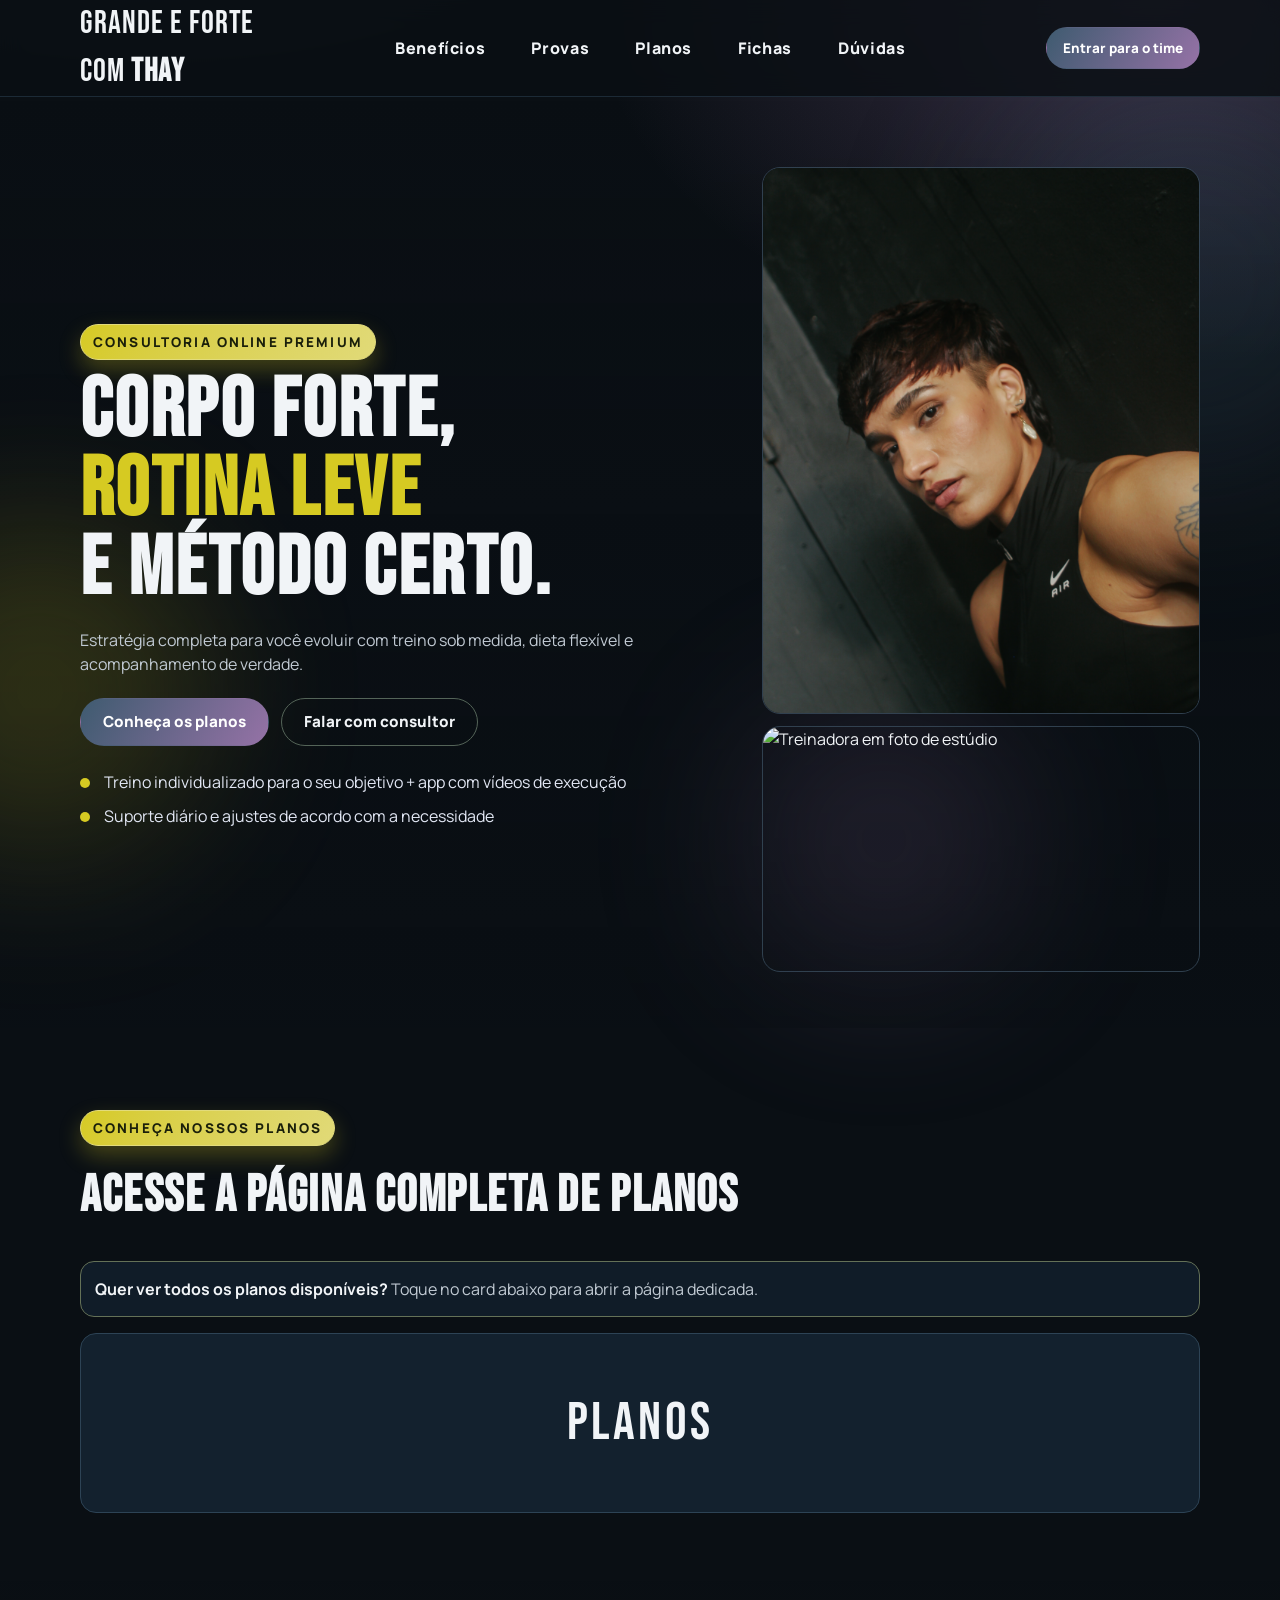
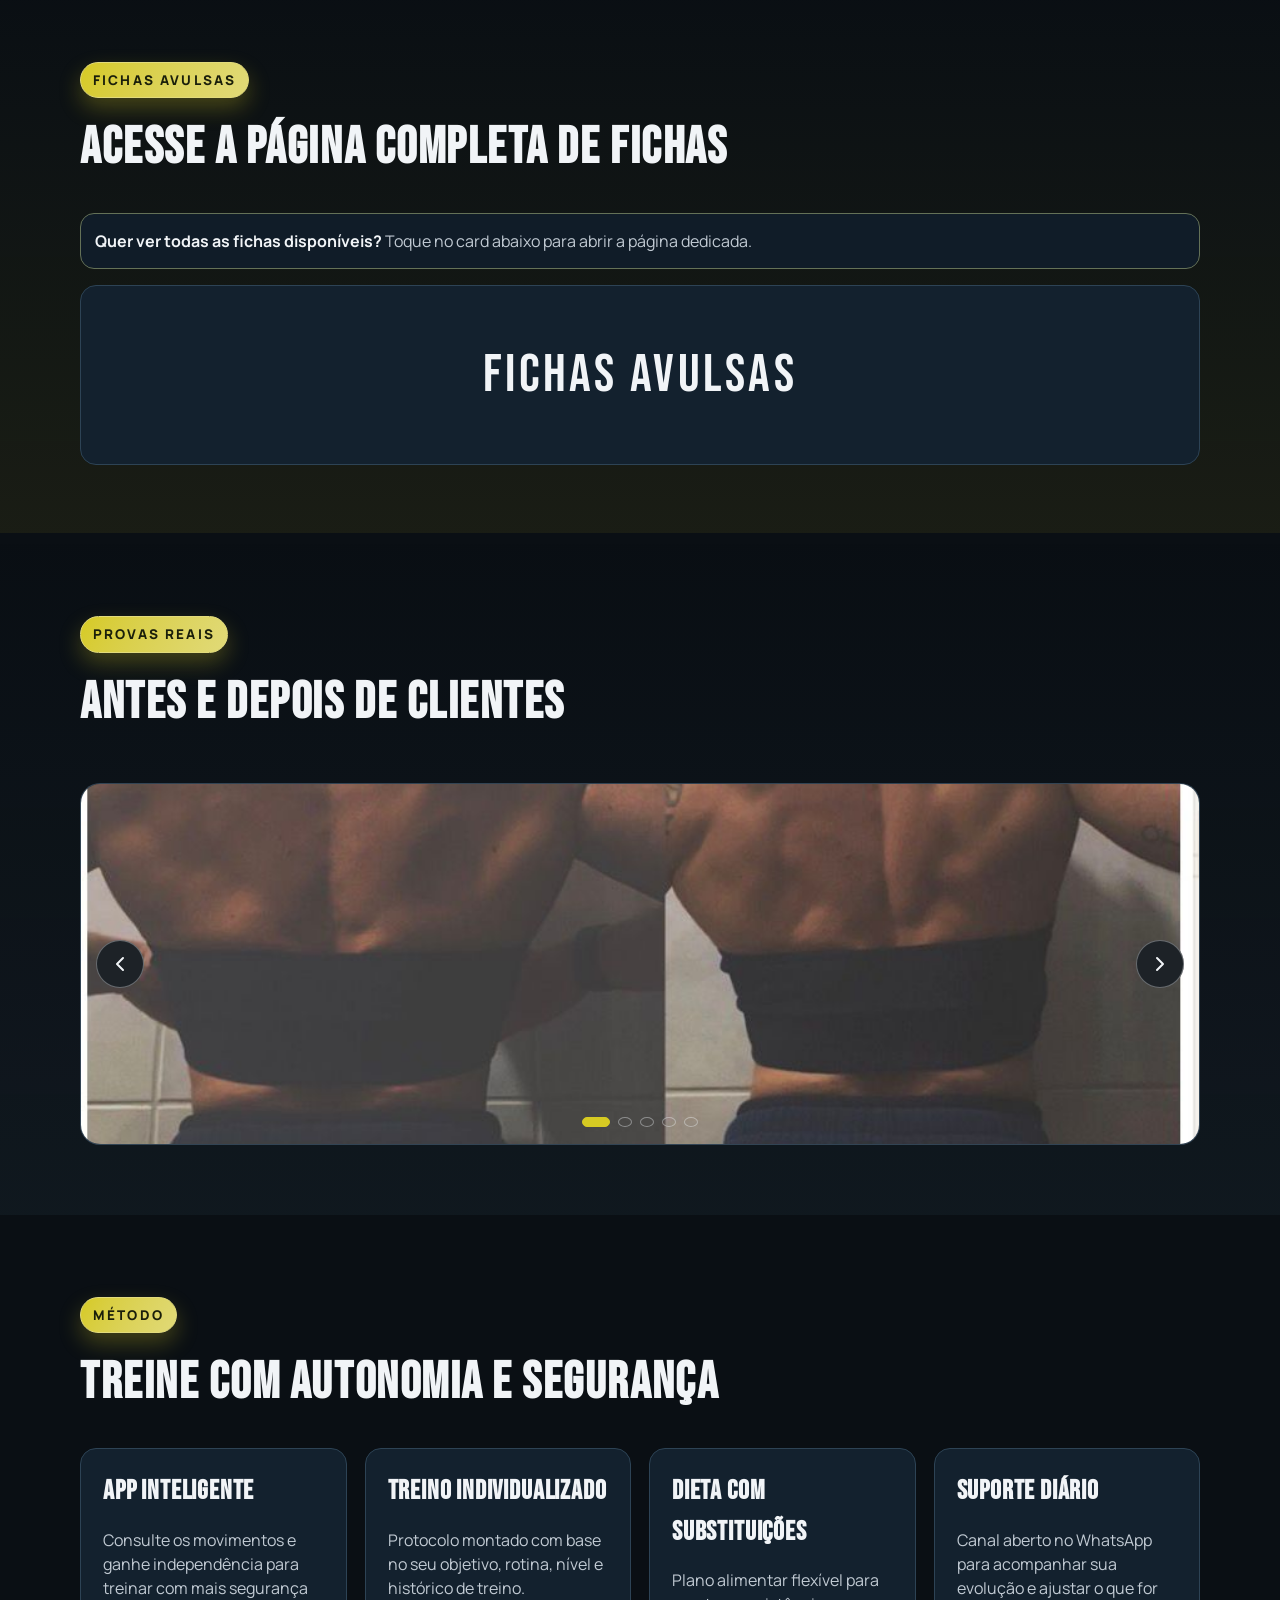
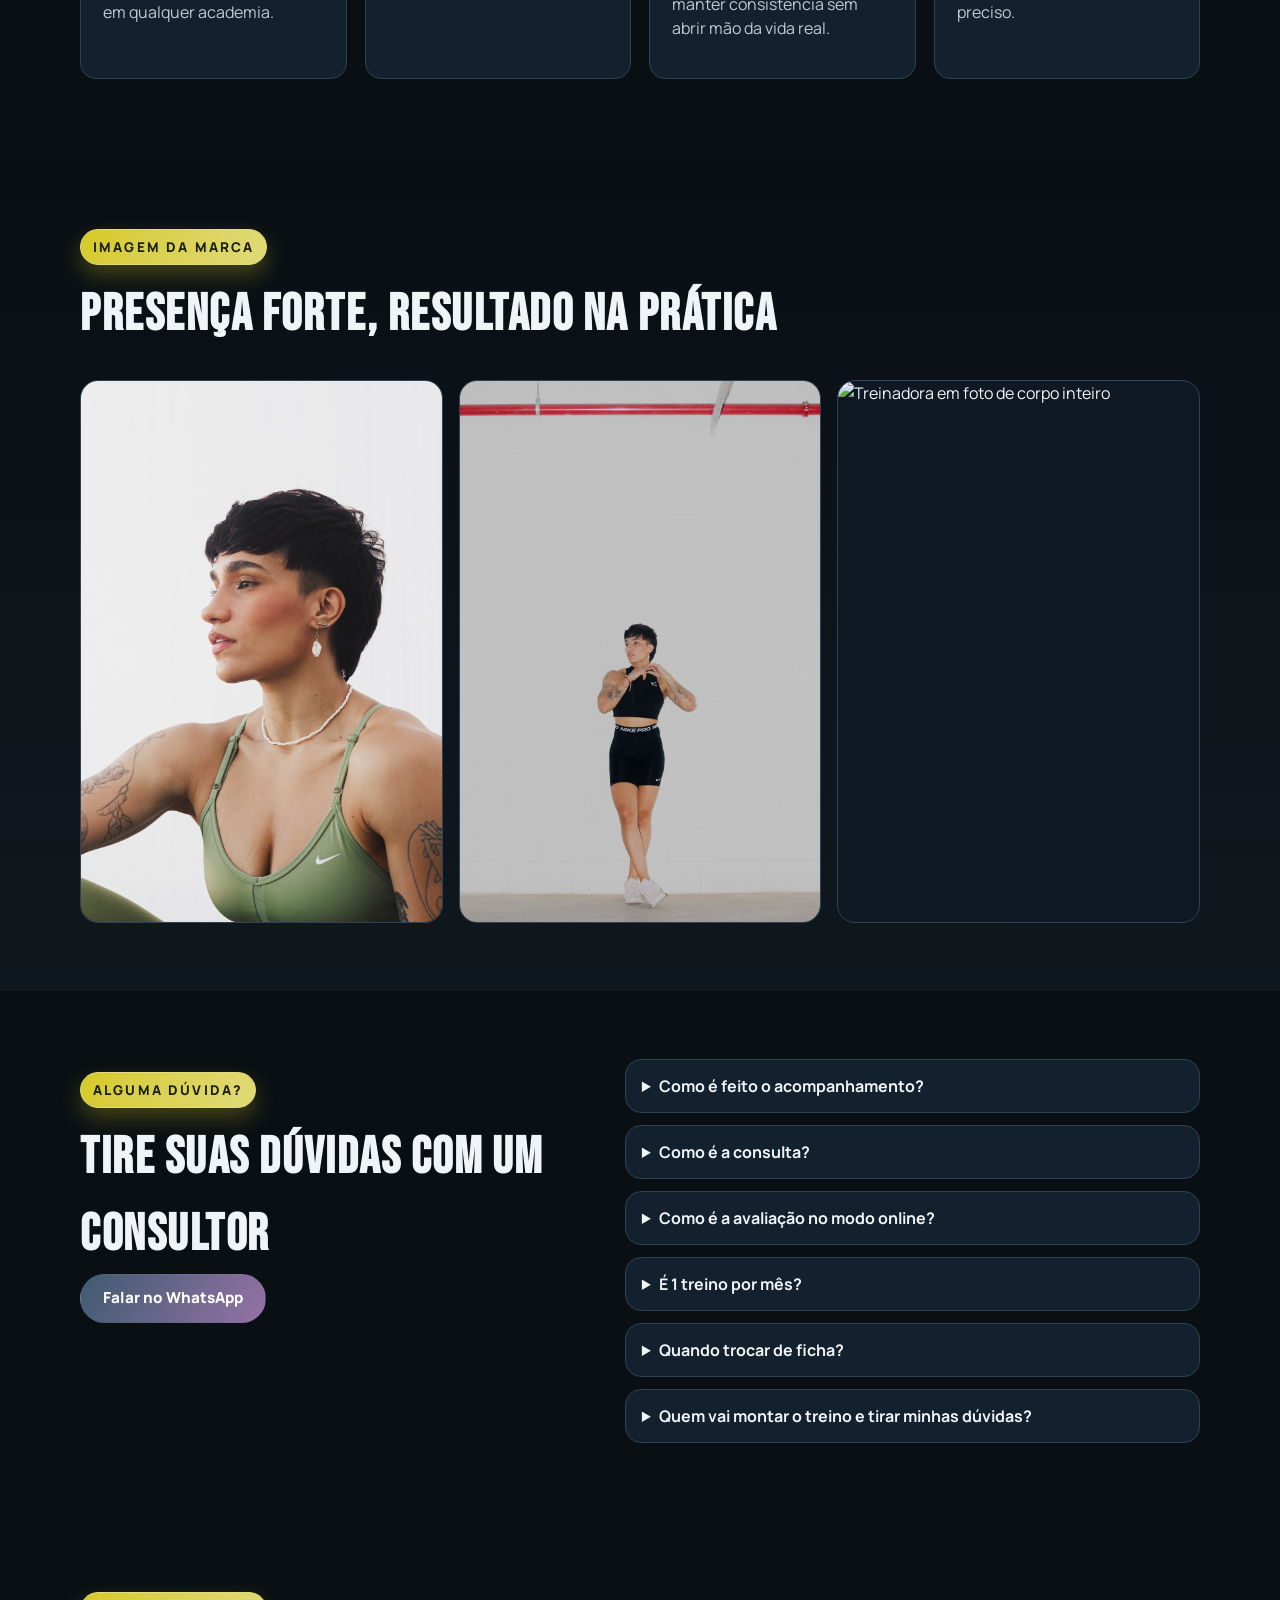
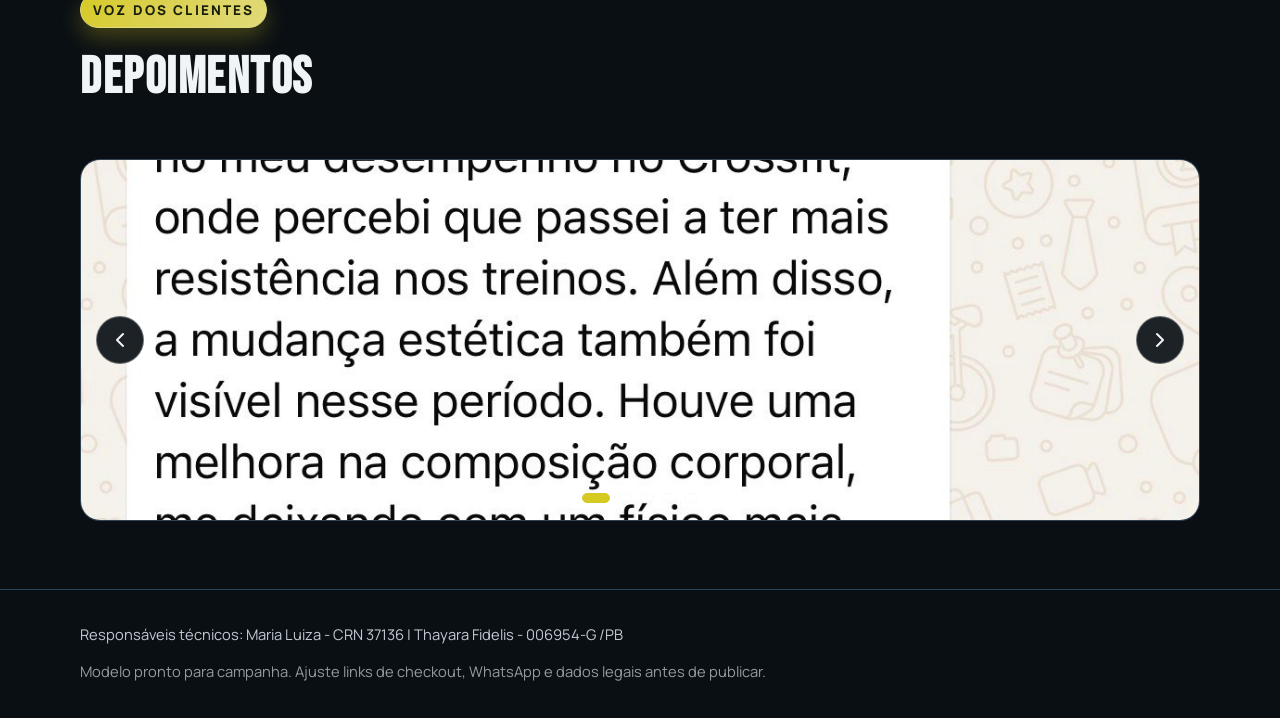
==== commit d4e5b168: "Update index.html" ====
--- a/index.html
+++ b/index.html
@@ -69,6 +69,46 @@
       </div>
     </section>
 
+      <section class="plans" id="planos">
+      <div class="container">
+        <div class="section-head reveal">
+          <p class="eyebrow">Conheça nossos planos</p>
+          <h2>Acesse a página completa de planos</h2>
+        </div>
+
+        <div class="checkout-note reveal">
+          <strong>Quer ver todos os planos disponíveis?</strong>
+          Toque no card abaixo para abrir a página dedicada.
+        </div>
+
+        <div class="plan-grid avulsas-grid-single">
+          <a class="fichas-route-card reveal" href="planos.html">
+            <span>Planos</span>
+          </a>
+        </div>
+      </div>
+    </section>
+
+    <section class="avulsas" id="fichas">
+      <div class="container">
+        <div class="section-head reveal">
+          <p class="eyebrow">Fichas avulsas</p>
+          <h2>Acesse a página completa de fichas</h2>
+        </div>
+
+        <div class="checkout-note reveal">
+          <strong>Quer ver todas as fichas disponíveis?</strong>
+          Toque no card abaixo para abrir a página dedicada.
+        </div>
+
+        <div class="plan-grid avulsas-grid-single">
+          <a class="fichas-route-card reveal" href="fichas.html">
+            <span>Fichas Avulsas</span>
+          </a>
+        </div>
+      </div>
+    </section>
+    
     <section class="antes-depois" id="antes-depois">
       <div class="container">
         <div class="section-head reveal">
@@ -122,45 +162,7 @@
       </div>
     </section>
 
-    <section class="plans" id="planos">
-      <div class="container">
-        <div class="section-head reveal">
-          <p class="eyebrow">Conheça nossos planos</p>
-          <h2>Acesse a página completa de planos</h2>
-        </div>
-
-        <div class="checkout-note reveal">
-          <strong>Quer ver todos os planos disponíveis?</strong>
-          Toque no card abaixo para abrir a página dedicada.
-        </div>
-
-        <div class="plan-grid avulsas-grid-single">
-          <a class="fichas-route-card reveal" href="planos.html">
-            <span>Planos</span>
-          </a>
-        </div>
-      </div>
-    </section>
-
-    <section class="avulsas" id="fichas">
-      <div class="container">
-        <div class="section-head reveal">
-          <p class="eyebrow">Fichas avulsas</p>
-          <h2>Acesse a página completa de fichas</h2>
-        </div>
-
-        <div class="checkout-note reveal">
-          <strong>Quer ver todas as fichas disponíveis?</strong>
-          Toque no card abaixo para abrir a página dedicada.
-        </div>
-
-        <div class="plan-grid avulsas-grid-single">
-          <a class="fichas-route-card reveal" href="fichas.html">
-            <span>Fichas Avulsas</span>
-          </a>
-        </div>
-      </div>
-    </section>
+    
 
     <section class="benefits" id="beneficios">
       <div class="container">
@@ -354,4 +356,4 @@
   <script src="script.js"></script>
 </body>
 
-</html>+</html>
